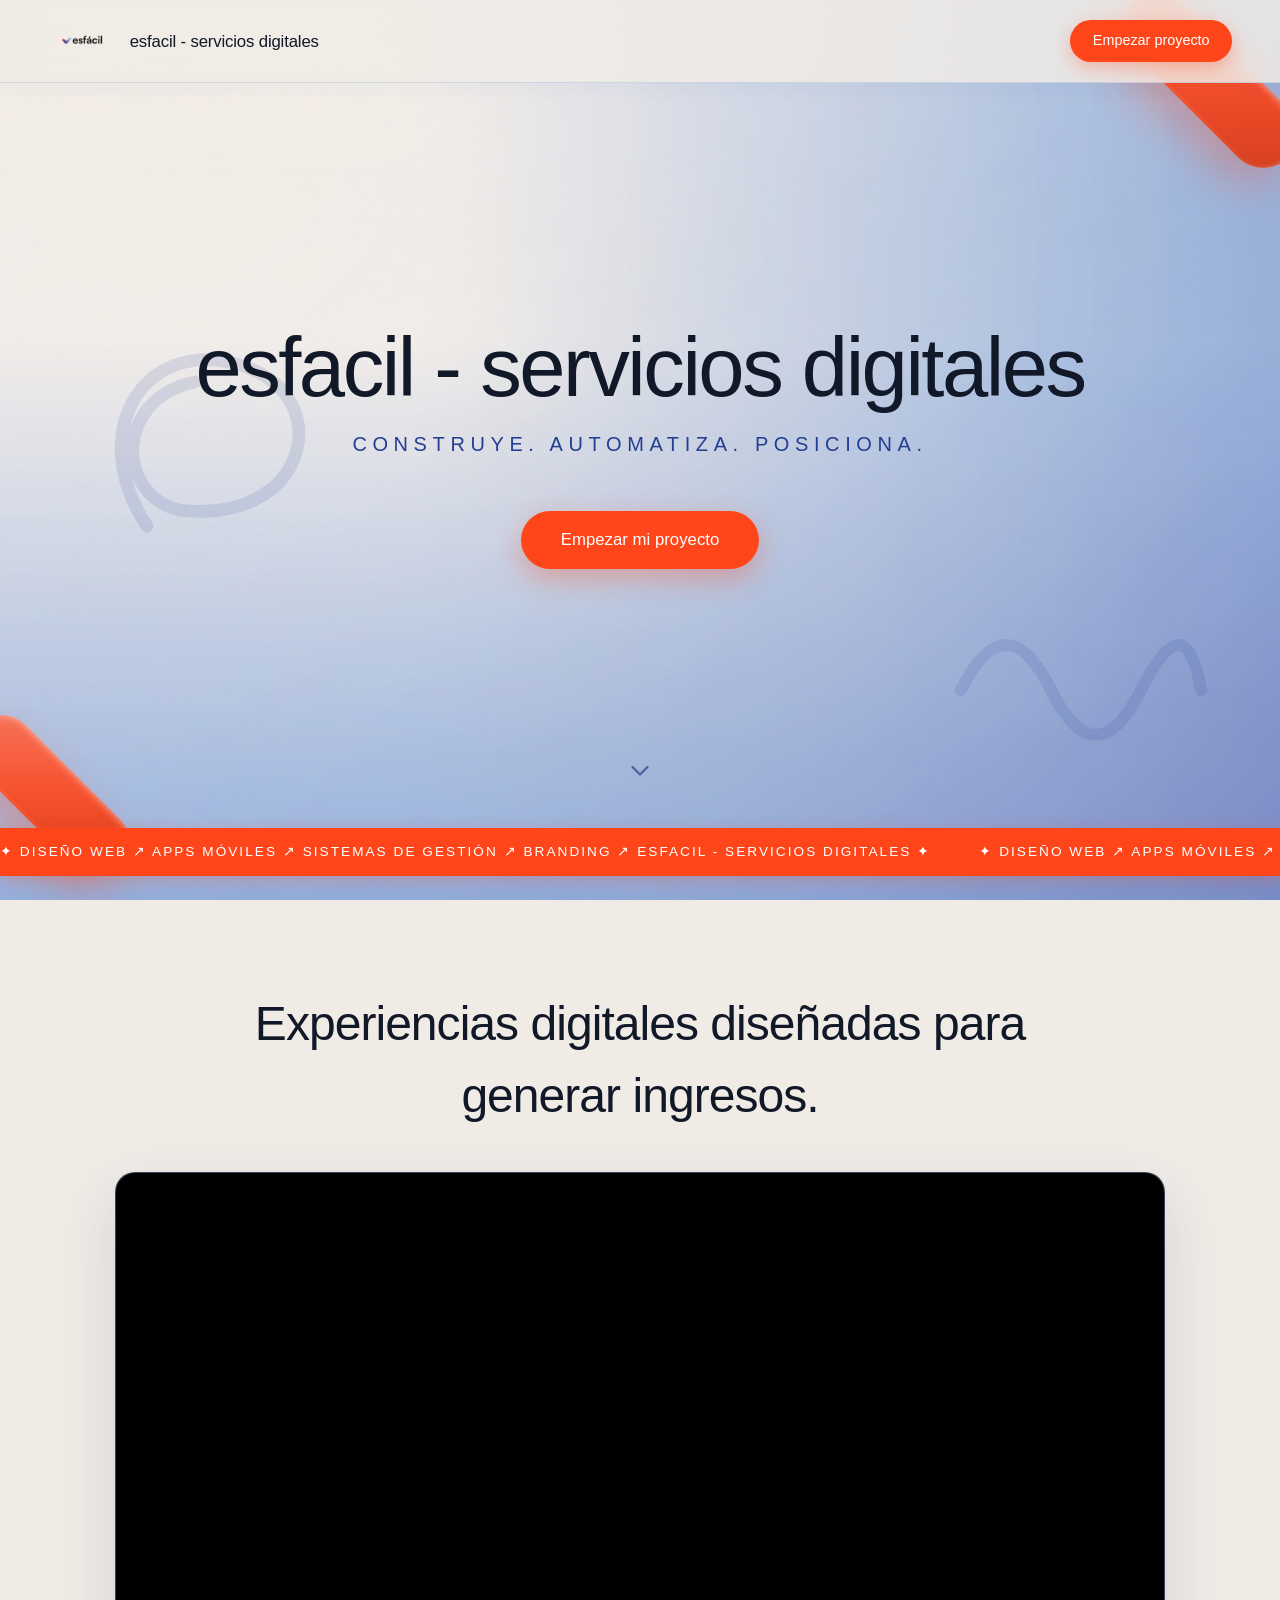
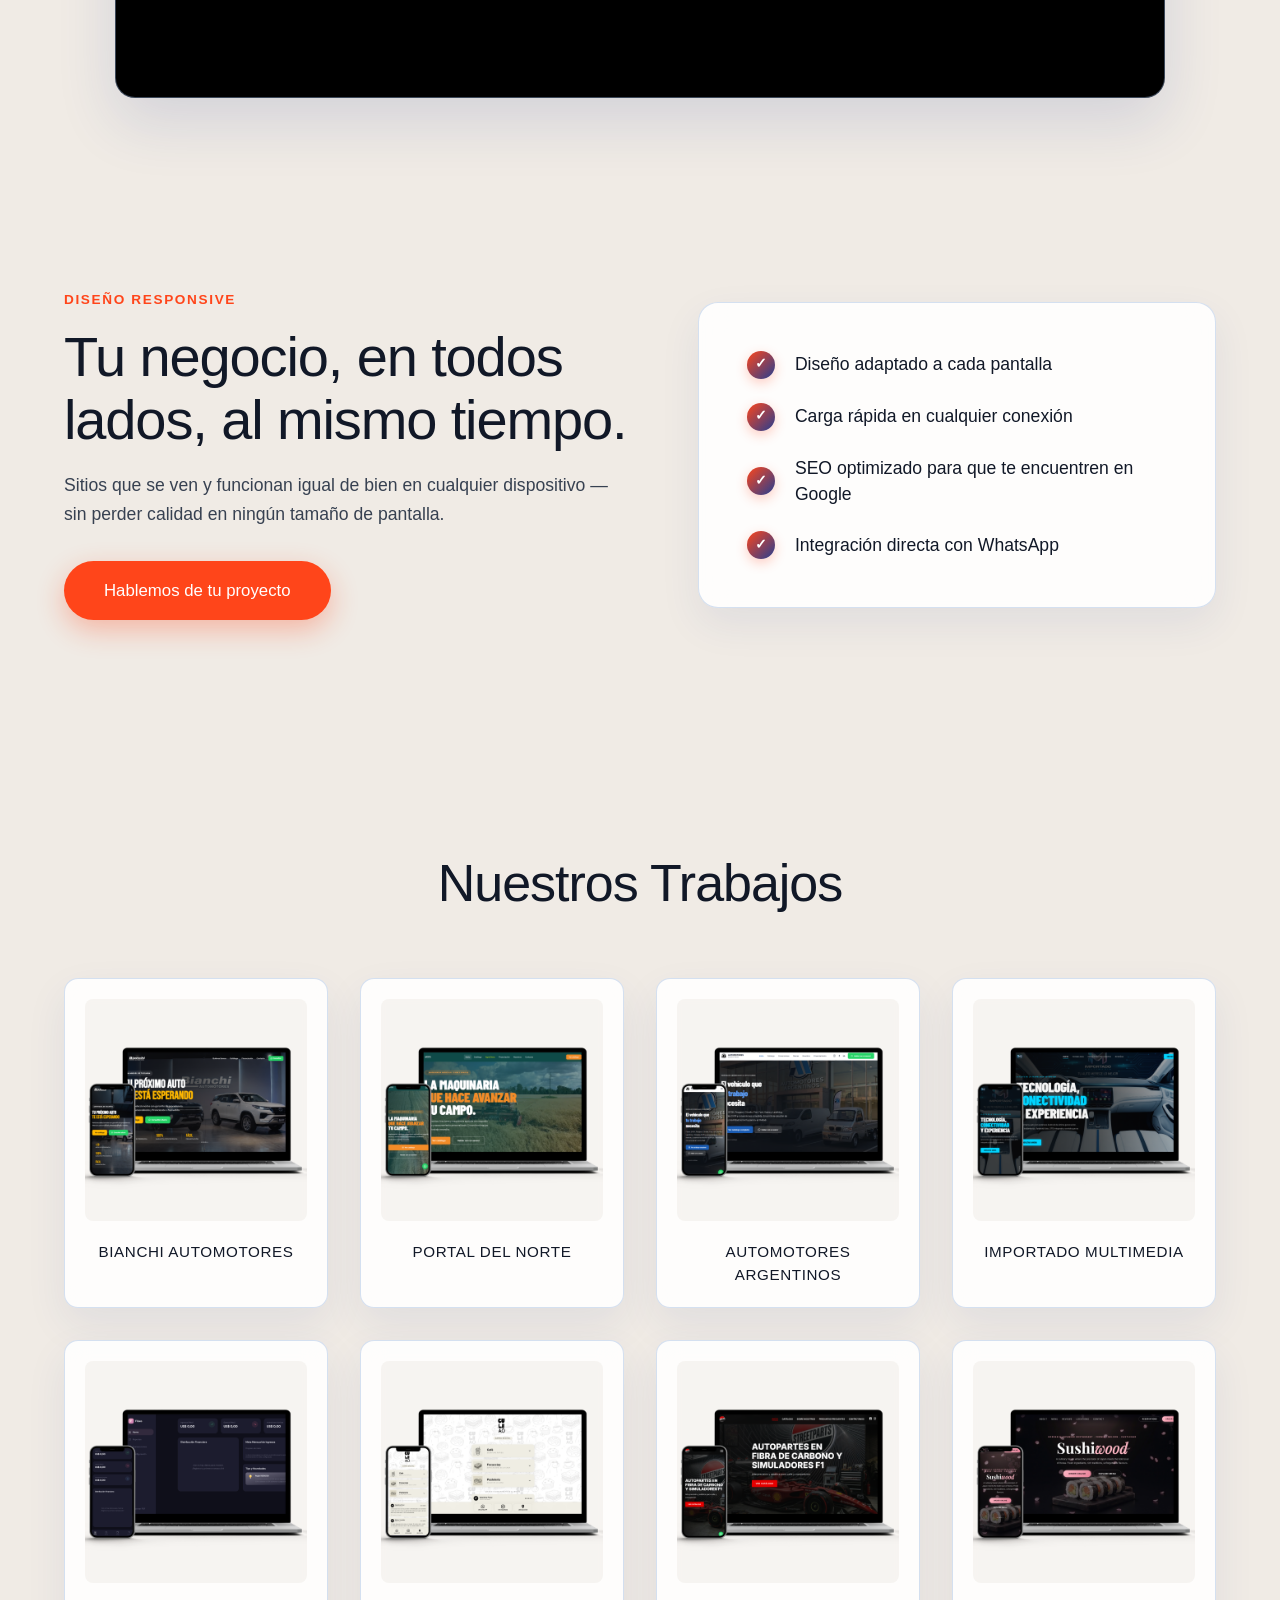
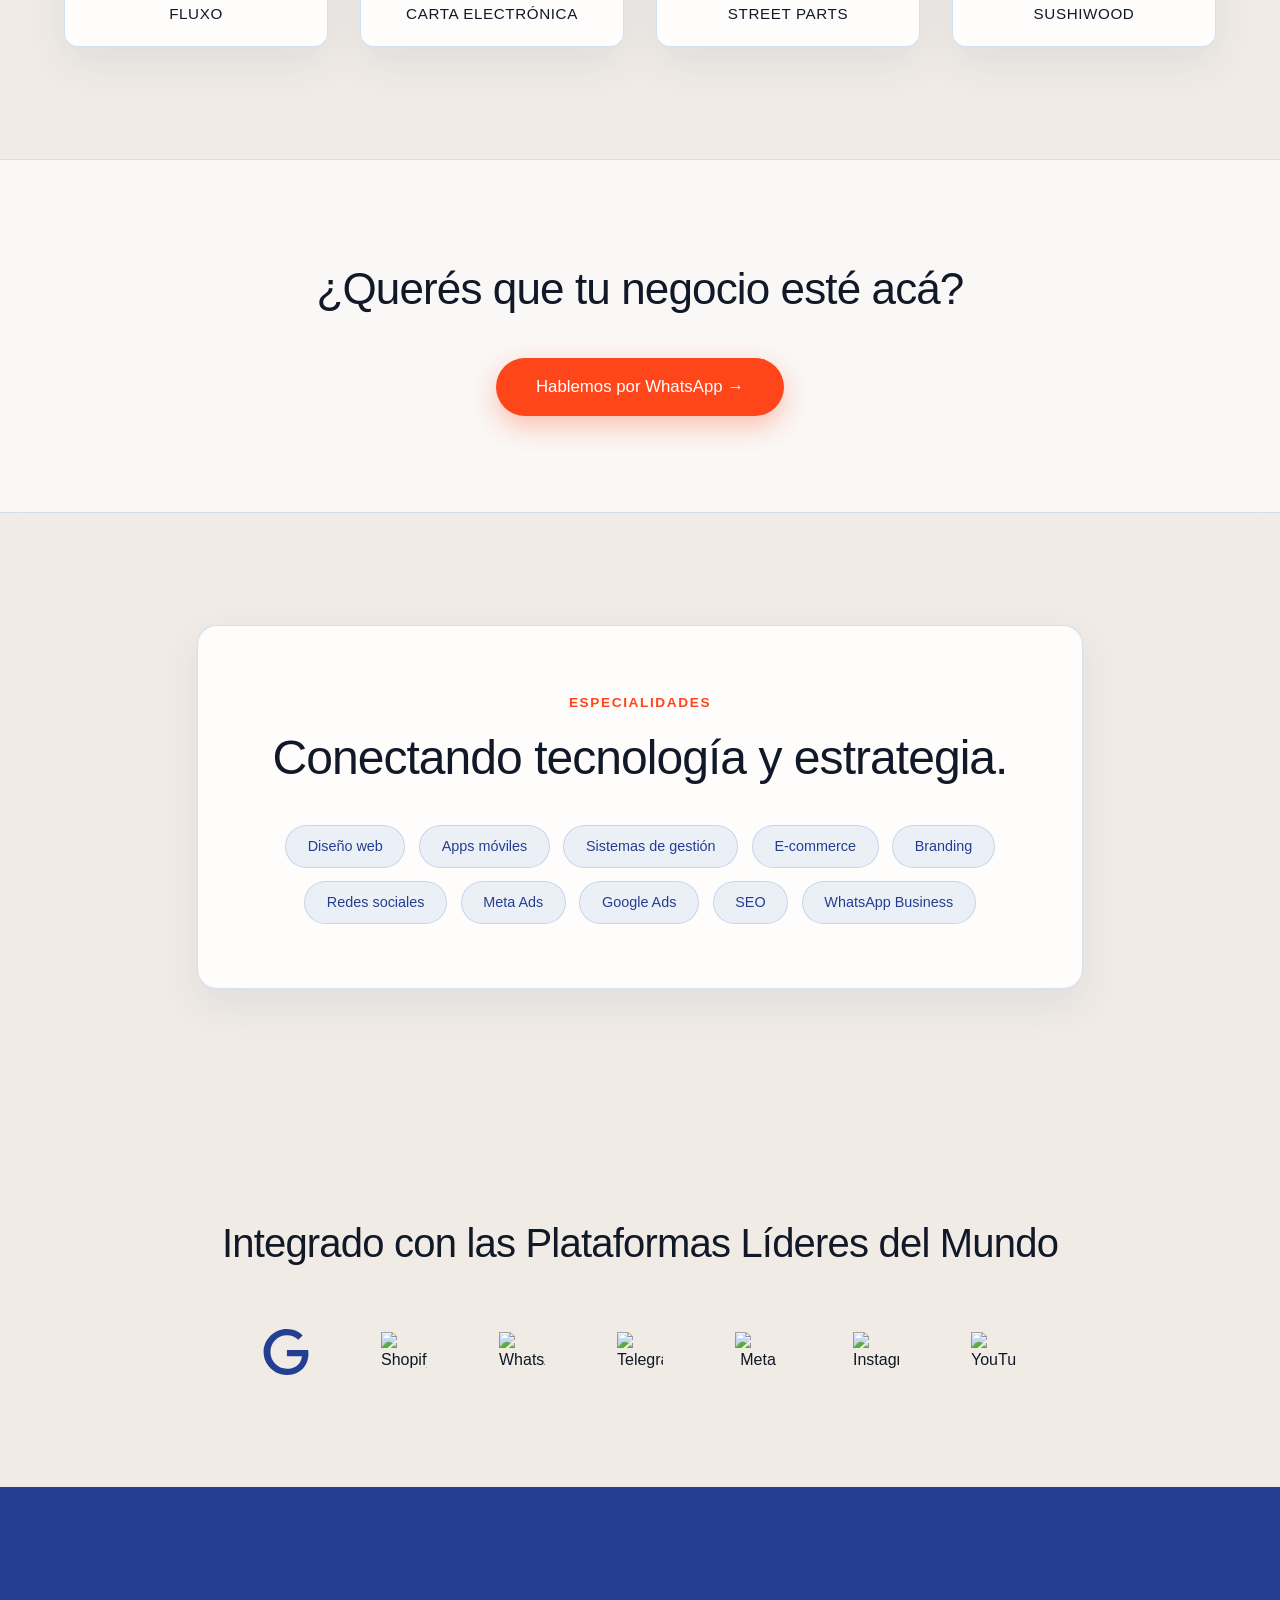
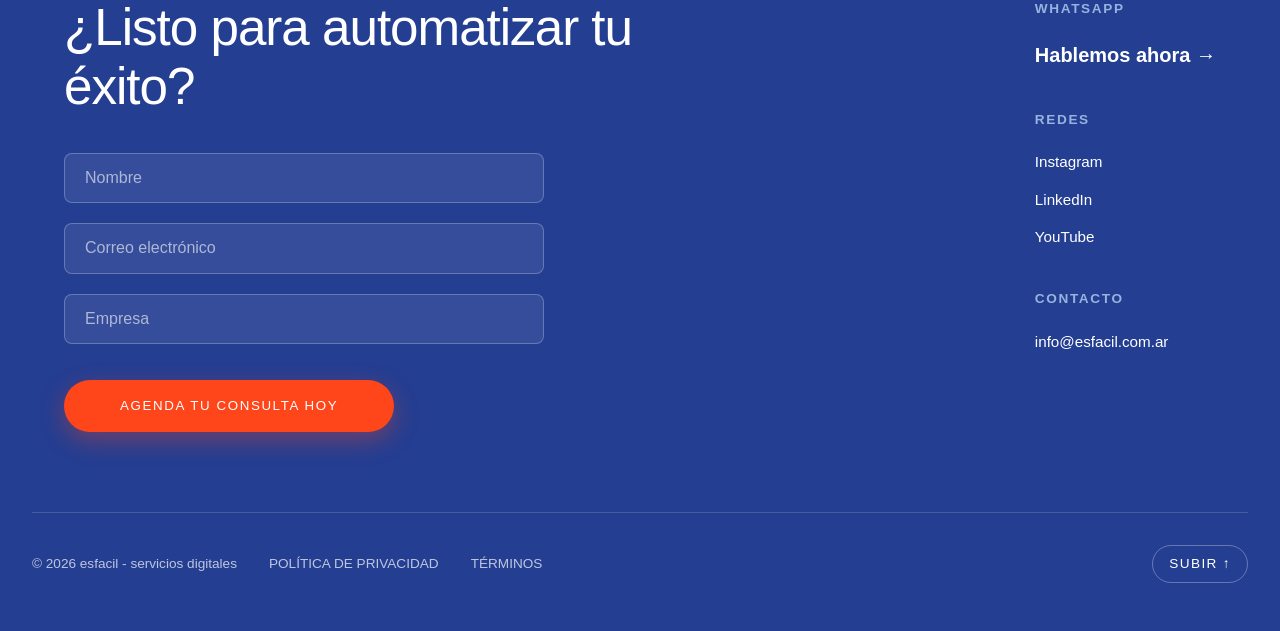
==== index.html @ 29120637 "feat(branding): redesign site with esfacil identity, Satoshi font, new palette, and clean UI" ====
<!DOCTYPE html>
<html lang="es">
<head>
    <meta charset="UTF-8">
    <meta name="viewport" content="width=device-width, initial-scale=1.0">
    <title>esfacil - servicios digitales</title>
    <link rel="icon" type="image/png" href="LOGO.png">
    <!-- Satoshi Font (Indian Type Foundry / Fontshare) -->
    <link rel="preconnect" href="https://api.fontshare.com">
    <link href="https://api.fontshare.com/v2/css?f[]=satoshi@400,500,700,900&display=swap" rel="stylesheet">
    <link href="https://assets.calendly.com/assets/external/widget.css" rel="stylesheet">
    <script src="https://assets.calendly.com/assets/external/widget.js" type="text/javascript" async></script>
    <link rel="stylesheet" href="styles.css">
</head>
<body>

    <!-- =============================================
         PRELOADER
    ============================================== -->
    <div id="preloader">
        <img src="LOGO.png" alt="esfacil - servicios digitales" id="preloader-logo" width="280">
    </div>

    <!-- =============================================
         BRAND BACKGROUND & GRAPHIC DECORATIONS
    ============================================== -->
    <div id="bg">
        <div class="bg-capsule capsule-top-right"></div>
        <div class="bg-capsule capsule-bottom-left"></div>
        <div class="bg-doodle doodle-loop"></div>
        <div class="bg-doodle doodle-wave"></div>
    </div>

    <!-- =============================================
         NAVBAR
    ============================================== -->
    <nav class="site-nav">
        <div class="nav-brand">
            <img src="LOGO.png" alt="esfacil - servicios digitales" class="nav-logo-img">
            <span class="nav-brand-text">esfacil - servicios digitales</span>
        </div>
        <a href="https://wa.me/message/M6RQL6GWVAFLL1" target="_blank" rel="noopener noreferrer" class="nav-cta">Empezar proyecto</a>
    </nav>

    <!-- =============================================
         HERO SECTION
    ============================================== -->
    <section id="hero">
        <div class="hero-content">
            <h1>esfacil - servicios digitales</h1>
            <p>CONSTRUYE. AUTOMATIZA. POSICIONA.</p>
            <a href="https://wa.me/message/M6RQL6GWVAFLL1" target="_blank" rel="noopener noreferrer" class="btn-primary hero-cta">Empezar mi proyecto</a>
        </div>

        <!-- Scroll Indicator -->
        <div class="scroll-indicator">
            <svg viewBox="0 0 24 24" fill="none" stroke="currentColor" stroke-width="1.5" stroke-linecap="round" stroke-linejoin="round">
                <polyline points="7 10 12 15 17 10"></polyline>
            </svg>
        </div>
    </section>

    <!-- =============================================
         TICKER
    ============================================== -->
    <div class="scrolling-ticker">
        <div class="ticker-content">
            <span>✦ DISEÑO WEB ↗ APPS MÓVILES ↗ SISTEMAS DE GESTIÓN ↗ BRANDING ↗ ESFACIL - SERVICIOS DIGITALES ✦</span>
            <span>✦ DISEÑO WEB ↗ APPS MÓVILES ↗ SISTEMAS DE GESTIÓN ↗ BRANDING ↗ ESFACIL - SERVICIOS DIGITALES ✦</span>
            <span>✦ DISEÑO WEB ↗ APPS MÓVILES ↗ SISTEMAS DE GESTIÓN ↗ BRANDING ↗ ESFACIL - SERVICIOS DIGITALES ✦</span>
        </div>
    </div>

    <!-- =============================================
         CINEMATIC VIDEO SHOWCASE
    ============================================== -->
    <section id="video-showcase">
        <div class="container text-center">
            <h2 class="video-heading">Experiencias digitales diseñadas para generar ingresos.</h2>
            <div class="video-wrapper">
                <video src="./CATH.mp4" autoplay loop muted playsinline class="cinematic-video"></video>
            </div>
        </div>
    </section>

    <!-- =============================================
         BENEFITS / CHECKLIST
    ============================================== -->
    <section id="benefits">
        <div class="container benefits-container">
            <div class="benefits-text">
                <span class="benefits-eyebrow">Diseño responsive</span>
                <h2>Tu negocio, en todos lados, al mismo tiempo.</h2>
                <p>Sitios que se ven y funcionan igual de bien en cualquier dispositivo — sin perder calidad en ningún tamaño de pantalla.</p>
                <a href="https://wa.me/message/M6RQL6GWVAFLL1" target="_blank" rel="noopener noreferrer" class="btn-primary" style="margin-top: 2rem;">Hablemos de tu proyecto</a>
            </div>
            <div class="benefits-checklist">
                <ul>
                    <li><span class="check-icon">✓</span> Diseño adaptado a cada pantalla</li>
                    <li><span class="check-icon">✓</span> Carga rápida en cualquier conexión</li>
                    <li><span class="check-icon">✓</span> SEO optimizado para que te encuentren en Google</li>
                    <li><span class="check-icon">✓</span> Integración directa con WhatsApp</li>
                </ul>
            </div>
        </div>
    </section>

    <!-- =============================================
         NUESTROS TRABAJOS (GRID)
    ============================================== -->
    <section id="portfolio-grid-section">
        <div class="container">
            <h2 class="text-center section-title">Nuestros Trabajos</h2>
            <div class="works-grid">
                <!-- Bianchi Automotores -->
                <a href="https://bianchiautomotorestuc.vercel.app/" target="_blank" rel="noopener noreferrer" class="work-card">
                    <div class="work-img-wrapper">
                        <img src="WEBS/BIANCHI AUTOMOTORES.png" alt="Bianchi Automotores" loading="lazy">
                    </div>
                    <h3>BIANCHI AUTOMOTORES</h3>
                </a>
                
                <!-- Portal Del Norte -->
                <a href="https://portaldelnorte.com.ar" target="_blank" rel="noopener noreferrer" class="work-card">
                    <div class="work-img-wrapper">
                        <img src="WEBS/PORTAL DEL NORTE.png" alt="Portal Del Norte" loading="lazy">
                    </div>
                    <h3>PORTAL DEL NORTE</h3>
                </a>

                <!-- Automotores Argentinos -->
                <a href="https://automotoresargentinos.com.ar" target="_blank" rel="noopener noreferrer" class="work-card">
                    <div class="work-img-wrapper">
                        <img src="WEBS/AUTOMOTORES ARGENTINOS.png" alt="Automotores Argentinos" loading="lazy">
                    </div>
                    <h3>AUTOMOTORES ARGENTINOS</h3>
                </a>

                <!-- Importado Multimedia -->
                <a href="https://importadomultimedia.vercel.app/" target="_blank" rel="noopener noreferrer" class="work-card">
                    <div class="work-img-wrapper">
                        <img src="WEBS/IMPORTADO MULTIMEDIA.png" alt="Importado Multimedia" loading="lazy">
                    </div>
                    <h3>IMPORTADO MULTIMEDIA</h3>
                </a>

                <!-- Fluxo -->
                <a href="https://fl-xo.vercel.app/" target="_blank" rel="noopener noreferrer" class="work-card">
                    <div class="work-img-wrapper">
                        <img src="WEBS/FLUXO CONTROL DE GASTOS.png" alt="Fluxo" loading="lazy">
                    </div>
                    <h3>FLUXO</h3>
                </a>

                <!-- Carta Electronica -->
                <a href="https://cartaonline-flax.vercel.app/" target="_blank" rel="noopener noreferrer" class="work-card">
                    <div class="work-img-wrapper">
                        <img src="WEBS/CARTA ELECTRONICA.png" alt="Carta Electrónica" loading="lazy">
                    </div>
                    <h3>CARTA ELECTRÓNICA</h3>
                </a>

                <!-- Street Parts -->
                <a href="https://streetprt.vercel.app/" target="_blank" rel="noopener noreferrer" class="work-card">
                    <div class="work-img-wrapper">
                        <img src="WEBS/STREET PARTS.png" alt="Street Parts" loading="lazy">
                    </div>
                    <h3>STREET PARTS</h3>
                </a>

                <!-- Sushiwood -->
                <a href="https://sushiwood-beta.vercel.app/" target="_blank" rel="noopener noreferrer" class="work-card">
                    <div class="work-img-wrapper">
                        <img src="WEBS/SUSHIWOOD.png" alt="Sushiwood" loading="lazy">
                    </div>
                    <h3>SUSHIWOOD</h3>
                </a>
            </div>
        </div>
    </section>

    <!-- POST-PORTFOLIO CTA -->
    <section class="post-portfolio-cta text-center">
        <div class="container">
            <h2>¿Querés que tu negocio esté acá?</h2>
            <a href="https://wa.me/message/M6RQL6GWVAFLL1" target="_blank" rel="noopener noreferrer" class="btn-primary" style="margin-top: 1.5rem;">Hablemos por WhatsApp &rarr;</a>
        </div>
    </section>

    <!-- =============================================
         ESPECIALIDADES / STACK
    ============================================== -->
    <section id="about">
        <div class="container about-container">
            <div class="about-card">
                <span class="eyebrow">Especialidades</span>
                <h2>Conectando tecnología y estrategia.</h2>
                <div class="stack-chips">
                    <span class="chip">Diseño web</span>
                    <span class="chip">Apps móviles</span>
                    <span class="chip">Sistemas de gestión</span>
                    <span class="chip">E-commerce</span>
                    <span class="chip">Branding</span>
                    <span class="chip">Redes sociales</span>
                    <span class="chip">Meta Ads</span>
                    <span class="chip">Google Ads</span>
                    <span class="chip">SEO</span>
                    <span class="chip">WhatsApp Business</span>
                </div>
            </div>
        </div>
    </section>

    <!-- =============================================
         PHASE 4: ECOSYSTEM
    ============================================== -->
    <section id="ecosystem">
        <div class="container">
            <h2>Integrado con las Plataformas Líderes del Mundo</h2>
            <div class="logo-row">
                <!-- Google - Inline SVG (High-Fidelity) -->
                <svg viewBox="0 0 24 24" xmlns="http://www.w3.org/2000/svg" class="partner-icon p-google" aria-label="Google">
                    <path fill="currentColor" d="M12.48 10.92v3.28h7.84c-.24 1.84-.853 3.187-1.787 4.133-1.147 1.147-2.933 2.4-6.053 2.4-4.827 0-8.6-3.893-8.6-8.72s3.773-8.72 8.6-8.72c2.6 0 4.507 1.027 5.907 2.347l2.307-2.307C18.747 1.44 16.133 0 12.48 0 5.867 0 .307 5.387.307 12s5.56 12 12.173 12c3.573 0 6.267-1.173 8.373-3.36 2.16-2.16 2.84-5.213 2.84-7.667 0-.76-.053-1.467-.173-2.053H12.48z"/>
                </svg>

                <img src="https://cdn.simpleicons.org/shopify/243E92" data-gray-src="https://cdn.simpleicons.org/shopify/243E92" data-color-src="https://cdn.simpleicons.org/shopify/96BF48" alt="Shopify" class="partner-icon" />
                <img src="https://cdn.simpleicons.org/whatsapp/243E92" data-gray-src="https://cdn.simpleicons.org/whatsapp/243E92" data-color-src="https://cdn.simpleicons.org/whatsapp/25D366" alt="WhatsApp" class="partner-icon" />
                <img src="https://cdn.simpleicons.org/telegram/243E92" data-gray-src="https://cdn.simpleicons.org/telegram/243E92" data-color-src="https://cdn.simpleicons.org/telegram/26A5E4" alt="Telegram" class="partner-icon" />
                <img src="https://cdn.simpleicons.org/meta/243E92" data-gray-src="https://cdn.simpleicons.org/meta/243E92" data-color-src="https://cdn.simpleicons.org/meta/0668E1" alt="Meta" class="partner-icon" />
                <img src="https://cdn.simpleicons.org/instagram/243E92" data-gray-src="https://cdn.simpleicons.org/instagram/243E92" data-color-src="https://cdn.simpleicons.org/instagram/E4405F" alt="Instagram" class="partner-icon" />
                <img src="https://cdn.simpleicons.org/youtube/243E92" data-gray-src="https://cdn.simpleicons.org/youtube/243E92" data-color-src="https://cdn.simpleicons.org/youtube/FF0000" alt="YouTube" class="partner-icon" />
            </div>
        </div>
    </section>

    <!-- =============================================
         FOOTER & CONTACT
    ============================================== -->
    <footer id="site-footer">
        <div class="container footer-layout">
            <div class="footer-left">
                <h2>¿Listo para automatizar tu éxito?</h2>
                <form id="contact-form">
                    <input type="text" name="name" placeholder="Nombre" required class="field">
                    <input type="email" name="email" placeholder="Correo electrónico" required class="field">
                    <input type="text" name="company" placeholder="Empresa" required class="field">
                    <button type="submit" class="btn submit-btn" onclick="Calendly.initPopupWidget({url: 'https://calendly.com/nahuelmartin0509/30min'});return false;">Agenda tu Consulta Hoy</button>
                </form>
            </div>
            
            <div class="footer-right">
                <div class="footer-col links">
                    <h4>WHATSAPP</h4>
                    <ul>
                        <li><a href="https://wa.me/message/M6RQL6GWVAFLL1" target="_blank" rel="noopener noreferrer" style="font-size: 1.25rem; font-weight: 700;">Hablemos ahora &rarr;</a></li>
                    </ul>

                    <h4 style="margin-top:2.5rem;">REDES</h4>
                    <ul>
                        <li><a href="https://www.instagram.com/esfacilshop/" target="_blank" rel="noopener noreferrer">Instagram</a></li>
                        <li><a href="#">LinkedIn</a></li>
                        <li><a href="#">YouTube</a></li>
                    </ul>
                    
                    <h4 style="margin-top:2.5rem;">CONTACTO</h4>
                    <ul>
                        <li><a href="mailto:info@esfacil.com.ar">info@esfacil.com.ar</a></li>
                    </ul>
                </div>
            </div>
        </div>
        
        <div class="footer-bottom">
            <div class="legal-links">
                <span>© 2026 esfacil - servicios digitales</span>
                <a href="privacy-policy.html">POLÍTICA DE PRIVACIDAD</a>
                <a href="terms-of-service.html">TÉRMINOS</a>
            </div>
            <a href="#hero" class="top-btn" aria-label="Back to top">SUBIR &uarr;</a>
        </div>
    </footer>

    <!-- Scripts -->
    <script src="script.js"></script>
</body>
</html>
---- styles.css ----
/* ================================================
   ESFACIL - SERVICIOS DIGITALES
   Visual Identity System & Styling (Brandbook 2025)
   ================================================ */

:root {
    /* Brand Typography */
    --font-main: 'Satoshi', -apple-system, BlinkMacSystemFont, 'Segoe UI', Roboto, sans-serif;
    
    /* Brandbook Color Palette (Page 12) */
    --brand-bg-light: #F0EBE5;       /* Blanco / Gris claro de base */
    --brand-sand: #DDD2BF;           /* Tono arena secundario */
    --brand-orange: #FF451A;         /* Acento naranja para llamados a la acción y rapidez */
    --brand-orange-hover: #E0350B;
    --brand-blue-soft: #96B4DE;      /* Azul suave / confianza y tecnología */
    --brand-blue-deep: #243E92;      /* Azul profundo corporativo */
    --brand-blue-dark: #192E70;
    
    /* High Contrast Typography */
    --text-primary: #111827;         /* Títulos y textos principales (alto contraste) */
    --text-secondary: #374151;       /* Bajadas y textos descriptivos */
    --text-muted: #64748B;
    --text-white: #FFFFFF;
    
    /* Surfaces & Glassmorphism */
    --surface-white: #FFFFFF;
    --surface-glass: rgba(255, 255, 255, 0.88);
    --surface-glass-border: rgba(150, 180, 222, 0.4);
    --surface-shadow: 0 16px 40px rgba(36, 62, 146, 0.08);
    --surface-shadow-hover: 0 24px 50px rgba(36, 62, 146, 0.15);
    
    /* Border Radii */
    --radius-sm: 8px;
    --radius-md: 14px;
    --radius-lg: 20px;
    --radius-pill: 9999px;
}

/* RESET & BASE */
*, *::before, *::after {
    margin: 0;
    padding: 0;
    box-sizing: border-box;
}

html {
    scroll-behavior: smooth;
    font-size: 16px;
}

body {
    font-family: var(--font-main);
    color: var(--text-primary);
    background-color: var(--brand-bg-light);
    overflow-x: hidden;
    line-height: 1.5;
    -webkit-font-smoothing: antialiased;
    -moz-osx-font-smoothing: grayscale;
}

/* ================================================
   PRELOADER
   ================================================ */
#preloader {
    position: fixed;
    inset: 0;
    background: var(--brand-bg-light);
    z-index: 99999;
    display: flex;
    align-items: center;
    justify-content: center;
    transition: opacity 0.4s ease, visibility 0.4s ease;
}

#preloader.done {
    opacity: 0;
    visibility: hidden;
    pointer-events: none;
}

#preloader-logo {
    width: min(280px, 70vw);
    height: auto;
    opacity: 0;
    animation: brandFadeIn 1s cubic-bezier(0.4, 0, 0.2, 1) forwards;
}

@keyframes brandFadeIn {
    0% { opacity: 0; transform: scale(0.95); }
    100% { opacity: 1; transform: scale(1); }
}

/* ================================================
   GLOBAL FLUID BRAND BACKGROUND
   Recreating FONDO DE REFERENCIA & Brandbook Atmosphere
   ================================================ */
#bg {
    position: fixed;
    inset: 0;
    z-index: -1;
    background-color: var(--brand-bg-light);
    background-image: 
        radial-gradient(circle at 15% 15%, rgba(255, 255, 255, 0.95) 0%, transparent 40%),
        radial-gradient(circle at 85% 85%, rgba(150, 180, 222, 0.45) 0%, transparent 55%),
        linear-gradient(135deg, #F5F7FB 0%, #E8F0FA 40%, #B8CEEE 75%, #96B4DE 100%);
    background-attachment: fixed;
    background-size: cover;
    pointer-events: none;
    overflow: hidden;
}

/* Optional Overlay using FONDO DE REFERENCIA */
#bg::before {
    content: '';
    position: absolute;
    inset: 0;
    background-image: url('FONDO DE REFERENCIA.jpg');
    background-size: cover;
    background-position: center center;
    background-attachment: fixed;
    opacity: 0.85;
}

/* 3D Floating Capsules from Brand Reference */
.bg-capsule {
    position: absolute;
    border-radius: var(--radius-pill);
    background: linear-gradient(135deg, #FF6F4E 0%, #FF451A 50%, #D83109 100%);
    box-shadow: 0 20px 45px rgba(255, 69, 26, 0.35), inset 0 2px 6px rgba(255, 255, 255, 0.4);
    pointer-events: none;
}

.capsule-top-right {
    width: 220px;
    height: 70px;
    top: 5%;
    right: -40px;
    transform: rotate(45deg);
    opacity: 0.9;
}

.capsule-bottom-left {
    width: 200px;
    height: 65px;
    bottom: 8%;
    left: -50px;
    transform: rotate(45deg);
    opacity: 0.9;
}

/* Subtle Brand Doodles (Brandbook Pages 17-18) */
.bg-doodle {
    position: absolute;
    pointer-events: none;
    opacity: 0.12;
}

.doodle-loop {
    width: 320px;
    height: 320px;
    top: 30%;
    left: 4%;
    background-image: url("data:image/svg+xml,%3Csvg xmlns='http://www.w3.org/2000/svg' viewBox='0 0 100 100' fill='none' stroke='%23243E92' stroke-width='4' stroke-linecap='round'%3E%3Cpath d='M30,80 C10,50 30,20 60,30 C90,40 80,80 40,75 C20,70 20,40 45,35'/%3E%3C/svg%3E");
    background-size: contain;
    background-repeat: no-repeat;
}

.doodle-wave {
    width: 300px;
    height: 300px;
    top: 60%;
    right: 5%;
    background-image: url("data:image/svg+xml,%3Csvg xmlns='http://www.w3.org/2000/svg' viewBox='0 0 100 100' fill='none' stroke='%23243E92' stroke-width='4' stroke-linecap='round'%3E%3Cpath d='M15,50 Q30,20 45,50 T75,50 T95,50'/%3E%3C/svg%3E");
    background-size: contain;
    background-repeat: no-repeat;
}

/* ================================================
   CONTAINER
   ================================================ */
.container {
    max-width: 1240px;
    margin: 0 auto;
    padding: 0 2rem;
}

.text-center {
    text-align: center;
}

/* ================================================
   NAVBAR
   ================================================ */
.site-nav {
    position: fixed;
    top: 0;
    left: 0;
    width: 100%;
    display: flex;
    justify-content: space-between;
    align-items: center;
    padding: 1.25rem 3rem;
    z-index: 1000;
    background: rgba(240, 235, 229, 0.85);
    backdrop-filter: blur(16px);
    -webkit-backdrop-filter: blur(16px);
    border-bottom: 1px solid var(--surface-glass-border);
    box-shadow: 0 4px 20px rgba(36, 62, 146, 0.04);
}

.nav-brand {
    display: flex;
    align-items: center;
    gap: 0.85rem;
    text-decoration: none;
}

.nav-logo-img {
    height: 38px;
    width: auto;
    display: block;
}

.nav-brand-text {
    font-family: var(--font-main);
    font-weight: 500; /* Satoshi Medium */
    font-size: 1.05rem;
    color: var(--text-primary);
    letter-spacing: -0.01em;
    text-transform: lowercase;
}

.nav-cta {
    background: var(--brand-orange);
    color: var(--text-white);
    text-decoration: none;
    padding: 0.65rem 1.4rem;
    border-radius: var(--radius-pill);
    font-family: var(--font-main);
    font-size: 0.9rem;
    font-weight: 500; /* Satoshi Medium */
    transition: all 0.3s cubic-bezier(0.4, 0, 0.2, 1);
    box-shadow: 0 6px 18px rgba(255, 69, 26, 0.3);
}

.nav-cta:hover {
    background: var(--brand-orange-hover);
    transform: translateY(-2px);
    box-shadow: 0 8px 22px rgba(255, 69, 26, 0.45);
}

/* ================================================
   HERO SECTION
   ================================================ */
#hero {
    position: relative;
    width: 100%;
    min-height: 92vh;
    display: flex;
    align-items: center;
    justify-content: center;
    padding: 8rem 2rem 4rem;
}

.hero-content {
    text-align: center;
    max-width: 950px;
    margin: 0 auto;
    position: relative;
    z-index: 10;
}

.hero-content h1 {
    font-family: var(--font-main);
    font-size: clamp(2.5rem, 6.5vw, 5.25rem);
    font-weight: 500; /* Satoshi Medium */
    line-height: 1.08;
    color: var(--text-primary);
    margin-bottom: 1rem;
    letter-spacing: -0.03em;
    text-transform: lowercase;
}

.hero-content p {
    font-family: var(--font-main);
    font-size: clamp(0.9rem, 1.8vw, 1.25rem);
    letter-spacing: 0.28em;
    font-weight: 500; /* Satoshi Medium */
    color: var(--brand-blue-deep);
    margin-bottom: 2.25rem;
    text-transform: uppercase;
}

.btn-primary {
    display: inline-block;
    background: var(--brand-orange);
    color: var(--text-white);
    text-decoration: none;
    font-family: var(--font-main);
    font-weight: 500; /* Satoshi Medium */
    padding: 1.05rem 2.5rem;
    border-radius: var(--radius-pill);
    font-size: 1.05rem;
    transition: all 0.3s cubic-bezier(0.4, 0, 0.2, 1);
    border: none;
    cursor: pointer;
    box-shadow: 0 10px 28px rgba(255, 69, 26, 0.32);
}

.btn-primary:hover {
    background: var(--brand-orange-hover);
    transform: translateY(-3px);
    box-shadow: 0 14px 34px rgba(255, 69, 26, 0.45);
}

.hero-cta {
    margin-top: 1rem;
}

/* Scroll Indicator */
.scroll-indicator {
    position: absolute;
    bottom: 2.5rem;
    left: 50%;
    transform: translateX(-50%);
    color: var(--brand-blue-deep);
    width: 36px;
    height: 36px;
    opacity: 0.7;
    animation: bounceScroll 2s cubic-bezier(0.4, 0, 0.2, 1) infinite;
    pointer-events: none;
}

@keyframes bounceScroll {
    0%, 100% { transform: translate(-50%, 0); opacity: 0.5; }
    50% { transform: translate(-50%, 12px); opacity: 0.9; }
}

/* ================================================
   TICKER
   ================================================ */
.scrolling-ticker {
    width: 100%;
    overflow: hidden;
    background: var(--brand-orange);
    padding: 0.85rem 0;
    display: flex;
    white-space: nowrap;
    box-shadow: 0 4px 15px rgba(255, 69, 26, 0.25);
}

.ticker-content {
    display: flex;
    gap: 3rem;
    animation: tickerLoop 32s linear infinite;
}

.ticker-content span {
    font-family: var(--font-main);
    font-size: 0.85rem;
    font-weight: 500; /* Satoshi Medium */
    letter-spacing: 0.15em;
    color: var(--text-white);
    text-transform: uppercase;
}

@keyframes tickerLoop {
    0% { transform: translateX(0); }
    100% { transform: translateX(-33.33%); }
}

/* ================================================
   CINEMATIC VIDEO SHOWCASE
   ================================================ */
#video-showcase {
    padding: 7rem 2rem 5rem;
    position: relative;
    z-index: 10;
}

.video-heading {
    font-family: var(--font-main);
    font-size: clamp(1.85rem, 4vw, 3rem);
    margin-bottom: 2.5rem;
    font-weight: 500; /* Satoshi Medium */
    letter-spacing: -0.02em;
    color: var(--text-primary);
    max-width: 900px;
    margin-left: auto;
    margin-right: auto;
}

.video-wrapper {
    display: flex;
    justify-content: center;
    width: 100%;
}

.cinematic-video {
    width: 100%;
    max-width: 1050px;
    height: auto;
    object-fit: cover;
    border-radius: var(--radius-lg);
    box-shadow: 0 24px 60px rgba(36, 62, 146, 0.14);
    border: 1px solid var(--surface-glass-border);
    background: #000;
}

/* ================================================
   BENEFITS / CHECKLIST
   ================================================ */
#benefits {
    padding: 7rem 2rem;
    position: relative;
}

.benefits-container {
    display: grid;
    grid-template-columns: 1.1fr 1fr;
    gap: 4rem;
    align-items: center;
}

.benefits-eyebrow {
    color: var(--brand-orange);
    font-family: var(--font-main);
    font-weight: 700;
    letter-spacing: 0.12em;
    text-transform: uppercase;
    font-size: 0.85rem;
    display: block;
    margin-bottom: 1rem;
}

.benefits-text h2 {
    font-family: var(--font-main);
    font-size: clamp(2.2rem, 4.5vw, 3.5rem);
    font-weight: 500; /* Satoshi Medium */
    line-height: 1.12;
    color: var(--text-primary);
    margin-bottom: 1.25rem;
    letter-spacing: -0.02em;
}

.benefits-text p {
    font-size: 1.1rem;
    color: var(--text-secondary);
    line-height: 1.65;
}

.benefits-checklist {
    background: var(--surface-glass);
    backdrop-filter: blur(16px);
    -webkit-backdrop-filter: blur(16px);
    border: 1px solid var(--surface-glass-border);
    padding: 3rem;
    border-radius: var(--radius-lg);
    box-shadow: var(--surface-shadow);
}

.benefits-checklist ul {
    list-style: none;
    display: flex;
    flex-direction: column;
    gap: 1.5rem;
}

.benefits-checklist li {
    font-size: 1.1rem;
    display: flex;
    align-items: center;
    gap: 1.25rem;
    font-weight: 500; /* Satoshi Medium */
    color: var(--text-primary);
}

.check-icon {
    display: inline-flex;
    align-items: center;
    justify-content: center;
    width: 28px;
    height: 28px;
    background: linear-gradient(135deg, var(--brand-orange) 0%, var(--brand-blue-deep) 100%);
    color: var(--text-white);
    border-radius: 50%;
    font-size: 0.85rem;
    font-weight: 700;
    flex-shrink: 0;
    box-shadow: 0 4px 12px rgba(255, 69, 26, 0.25);
}

/* ================================================
   NUESTROS TRABAJOS (GRID)
   ================================================ */
#portfolio-grid-section {
    padding: 7rem 2rem;
    position: relative;
}

.section-title {
    font-family: var(--font-main);
    font-size: clamp(2.2rem, 4.5vw, 3.25rem);
    font-weight: 500; /* Satoshi Medium */
    letter-spacing: -0.02em;
    color: var(--text-primary);
    margin-bottom: 3.5rem;
}

.works-grid {
    display: grid;
    grid-template-columns: repeat(4, 1fr);
    gap: 2rem;
}

.work-card {
    display: block;
    text-decoration: none;
    background: var(--surface-glass);
    backdrop-filter: blur(12px);
    -webkit-backdrop-filter: blur(12px);
    border: 1px solid var(--surface-glass-border);
    border-radius: var(--radius-md);
    padding: 1.25rem;
    box-shadow: var(--surface-shadow);
    transition: all 0.35s cubic-bezier(0.4, 0, 0.2, 1);
}

.work-card:hover {
    transform: translateY(-6px);
    box-shadow: var(--surface-shadow-hover);
    border-color: var(--brand-orange);
}

.work-img-wrapper {
    width: 100%;
    overflow: hidden;
    margin-bottom: 1.25rem;
    border-radius: var(--radius-sm);
    background: rgba(240, 235, 229, 0.5);
}

.work-img-wrapper img {
    width: 100%;
    height: auto;
    display: block;
    border-radius: var(--radius-sm);
    transition: transform 0.5s ease;
}

.work-card:hover .work-img-wrapper img {
    transform: scale(1.03);
}

.work-card h3 {
    font-family: var(--font-main);
    font-size: 0.95rem;
    font-weight: 500; /* Satoshi Medium */
    text-align: center;
    letter-spacing: 0.04em;
    color: var(--text-primary);
    transition: color 0.3s ease;
}

.work-card:hover h3 {
    color: var(--brand-orange);
}

/* ================================================
   POST-PORTFOLIO CTA
   ================================================ */
.post-portfolio-cta {
    padding: 6rem 2rem;
    background: rgba(255, 255, 255, 0.65);
    backdrop-filter: blur(16px);
    -webkit-backdrop-filter: blur(16px);
    border-top: 1px solid var(--surface-glass-border);
    border-bottom: 1px solid var(--surface-glass-border);
}

.post-portfolio-cta h2 {
    font-family: var(--font-main);
    font-size: clamp(2rem, 4vw, 2.75rem);
    font-weight: 500; /* Satoshi Medium */
    color: var(--text-primary);
    letter-spacing: -0.02em;
    margin-bottom: 0.75rem;
}

/* ================================================
   ESPECIALIDADES / STACK (ABOUT SECTION)
   ================================================ */
#about {
    padding: 7rem 2rem;
    position: relative;
}

.about-container {
    max-width: 950px;
    margin: 0 auto;
}

.about-card {
    background: var(--surface-glass);
    backdrop-filter: blur(20px);
    -webkit-backdrop-filter: blur(20px);
    border: 1px solid var(--surface-glass-border);
    border-radius: var(--radius-lg);
    padding: 4rem 3rem;
    text-align: center;
    box-shadow: var(--surface-shadow);
}

.about-card .eyebrow {
    color: var(--brand-orange);
    font-family: var(--font-main);
    font-weight: 700;
    letter-spacing: 0.12em;
    text-transform: uppercase;
    font-size: 0.85rem;
    margin-bottom: 1rem;
    display: inline-block;
}

.about-card h2 {
    font-family: var(--font-main);
    font-size: clamp(2rem, 4vw, 3rem);
    font-weight: 500; /* Satoshi Medium */
    line-height: 1.15;
    color: var(--text-primary);
    margin-bottom: 2.5rem;
    letter-spacing: -0.02em;
}

.stack-chips {
    display: flex;
    flex-wrap: wrap;
    justify-content: center;
    gap: 0.85rem;
}

.chip {
    padding: 0.6rem 1.35rem;
    background: rgba(150, 180, 222, 0.18);
    border: 1px solid rgba(150, 180, 222, 0.45);
    border-radius: var(--radius-pill);
    font-family: var(--font-main);
    font-size: 0.9rem;
    font-weight: 500; /* Satoshi Medium */
    color: var(--brand-blue-deep);
    transition: all 0.25s ease;
}

.chip:hover {
    background: var(--brand-orange);
    color: var(--text-white);
    border-color: var(--brand-orange);
    transform: translateY(-2px);
    box-shadow: 0 6px 16px rgba(255, 69, 26, 0.3);
}

/* ================================================
   ECOSYSTEM SECTION
   ================================================ */
#ecosystem {
    padding: 7rem 2rem;
    text-align: center;
}

#ecosystem h2 {
    font-family: var(--font-main);
    font-size: clamp(1.85rem, 3.5vw, 2.5rem);
    font-weight: 500; /* Satoshi Medium */
    letter-spacing: -0.02em;
    color: var(--text-primary);
    margin-bottom: 3.5rem;
}

.logo-row {
    display: flex;
    justify-content: center;
    align-items: center;
    flex-wrap: wrap;
    gap: 3rem 4.5rem;
}

.partner-icon {
    width: 46px;
    height: auto;
    transition: transform 0.3s ease, filter 0.3s ease;
    cursor: pointer;
}

.partner-icon:hover {
    transform: scale(1.15);
}

svg.partner-icon {
    color: var(--brand-blue-deep);
}

/* ================================================
   FOOTER & CONTACT
   ================================================ */
#site-footer {
    position: relative;
    z-index: 20;
    background: var(--brand-blue-deep);
    padding: 7rem 2rem 3rem;
    color: var(--text-white);
}

.footer-layout {
    display: grid;
    grid-template-columns: 1.2fr 1fr;
    gap: 6rem;
    margin-bottom: 5rem;
}

.footer-left h2 {
    font-family: var(--font-main);
    font-size: clamp(2.2rem, 4vw, 3.25rem);
    font-weight: 500; /* Satoshi Medium */
    margin-bottom: 2.25rem;
    line-height: 1.15;
    letter-spacing: -0.02em;
    color: var(--text-white);
}

#contact-form {
    display: flex;
    flex-direction: column;
    gap: 1.25rem;
    max-width: 480px;
}

.field {
    width: 100%;
    padding: 0.95rem 1.25rem;
    background: rgba(255, 255, 255, 0.08);
    border: 1px solid rgba(255, 255, 255, 0.25);
    border-radius: var(--radius-sm);
    color: var(--text-white);
    font-family: var(--font-main);
    font-size: 1rem;
    outline: none;
    transition: all 0.3s ease;
}

.field::placeholder {
    color: rgba(255, 255, 255, 0.6);
}

.field:focus {
    background: rgba(255, 255, 255, 0.14);
    border-color: var(--brand-orange);
    box-shadow: 0 0 0 3px rgba(255, 69, 26, 0.25);
}

.submit-btn {
    align-self: flex-start;
    margin-top: 1rem;
    font-family: var(--font-main);
    font-weight: 500; /* Satoshi Medium */
    text-transform: uppercase;
    letter-spacing: 0.12em;
    padding: 1.15rem 3.5rem;
    background: var(--brand-orange);
    color: var(--text-white);
    border: none;
    border-radius: var(--radius-pill);
    transition: all 0.3s cubic-bezier(0.4, 0, 0.2, 1);
    cursor: pointer;
    box-shadow: 0 8px 24px rgba(255, 69, 26, 0.35);
}

.submit-btn:hover {
    background: var(--brand-orange-hover);
    box-shadow: 0 12px 30px rgba(255, 69, 26, 0.5);
    transform: translateY(-2px);
}

.footer-right {
    display: flex;
    justify-content: flex-end;
    gap: 5rem;
}

.footer-col h4 {
    font-family: var(--font-main);
    font-size: 0.85rem;
    letter-spacing: 0.12em;
    color: var(--brand-blue-soft);
    margin-bottom: 1.25rem;
    font-weight: 700;
}

.footer-col ul {
    list-style: none;
    display: flex;
    flex-direction: column;
    gap: 0.85rem;
}

.footer-col a {
    color: var(--text-white);
    text-decoration: none;
    font-size: 0.95rem;
    transition: color 0.2s ease;
}

.footer-col a:hover {
    color: var(--brand-blue-soft);
}

.footer-bottom {
    display: flex;
    justify-content: space-between;
    align-items: center;
    border-top: 1px solid rgba(255, 255, 255, 0.15);
    padding-top: 2rem;
    font-size: 0.85rem;
}

.legal-links {
    display: flex;
    gap: 2rem;
    align-items: center;
    color: rgba(255, 255, 255, 0.7);
}

.legal-links a {
    color: rgba(255, 255, 255, 0.7);
    text-decoration: none;
    transition: color 0.2s ease;
}

.legal-links a:hover {
    color: var(--text-white);
}

.top-btn {
    color: var(--text-white);
    text-decoration: none;
    font-family: var(--font-main);
    font-weight: 500;
    letter-spacing: 0.1em;
    padding: 0.5rem 1rem;
    border: 1px solid rgba(255, 255, 255, 0.3);
    border-radius: var(--radius-pill);
    transition: all 0.25s ease;
}

.top-btn:hover {
    background: rgba(255, 255, 255, 0.15);
    border-color: var(--text-white);
}

/* ================================================
   RESPONSIVE DESIGN (MOBILE-FIRST POLISH)
   ================================================ */
@media (max-width: 992px) {
    .site-nav {
        padding: 1rem 1.5rem;
    }
    .benefits-container,
    .footer-layout {
        grid-template-columns: 1fr;
        gap: 3.5rem;
    }
    .footer-right {
        justify-content: flex-start;
        gap: 3rem;
    }
}

@media (max-width: 768px) {
    .site-nav {
        padding: 0.85rem 1.25rem;
    }
    .nav-logo-img {
        height: 30px;
    }
    .nav-brand-text {
        font-size: 0.85rem;
    }
    .nav-cta {
        font-size: 0.75rem;
        padding: 0.5rem 1rem;
    }
    
    #hero {
        min-height: 80vh;
        padding: 6.5rem 1.5rem 3rem;
    }
    
    .benefits-checklist {
        padding: 2rem 1.5rem;
    }
    
    .works-grid {
        grid-template-columns: repeat(2, 1fr);
        gap: 1rem;
    }
    .work-card {
        padding: 0.85rem;
    }
    .work-card h3 {
        font-size: 0.8rem;
    }
    
    .about-card {
        padding: 2.5rem 1.5rem;
    }
    
    .footer-bottom {
        flex-direction: column;
        gap: 1.5rem;
        text-align: center;
    }
    .legal-links {
        flex-direction: column;
        gap: 0.75rem;
    }
    
    .capsule-top-right,
    .capsule-bottom-left {
        transform: scale(0.65) rotate(45deg);
    }
}
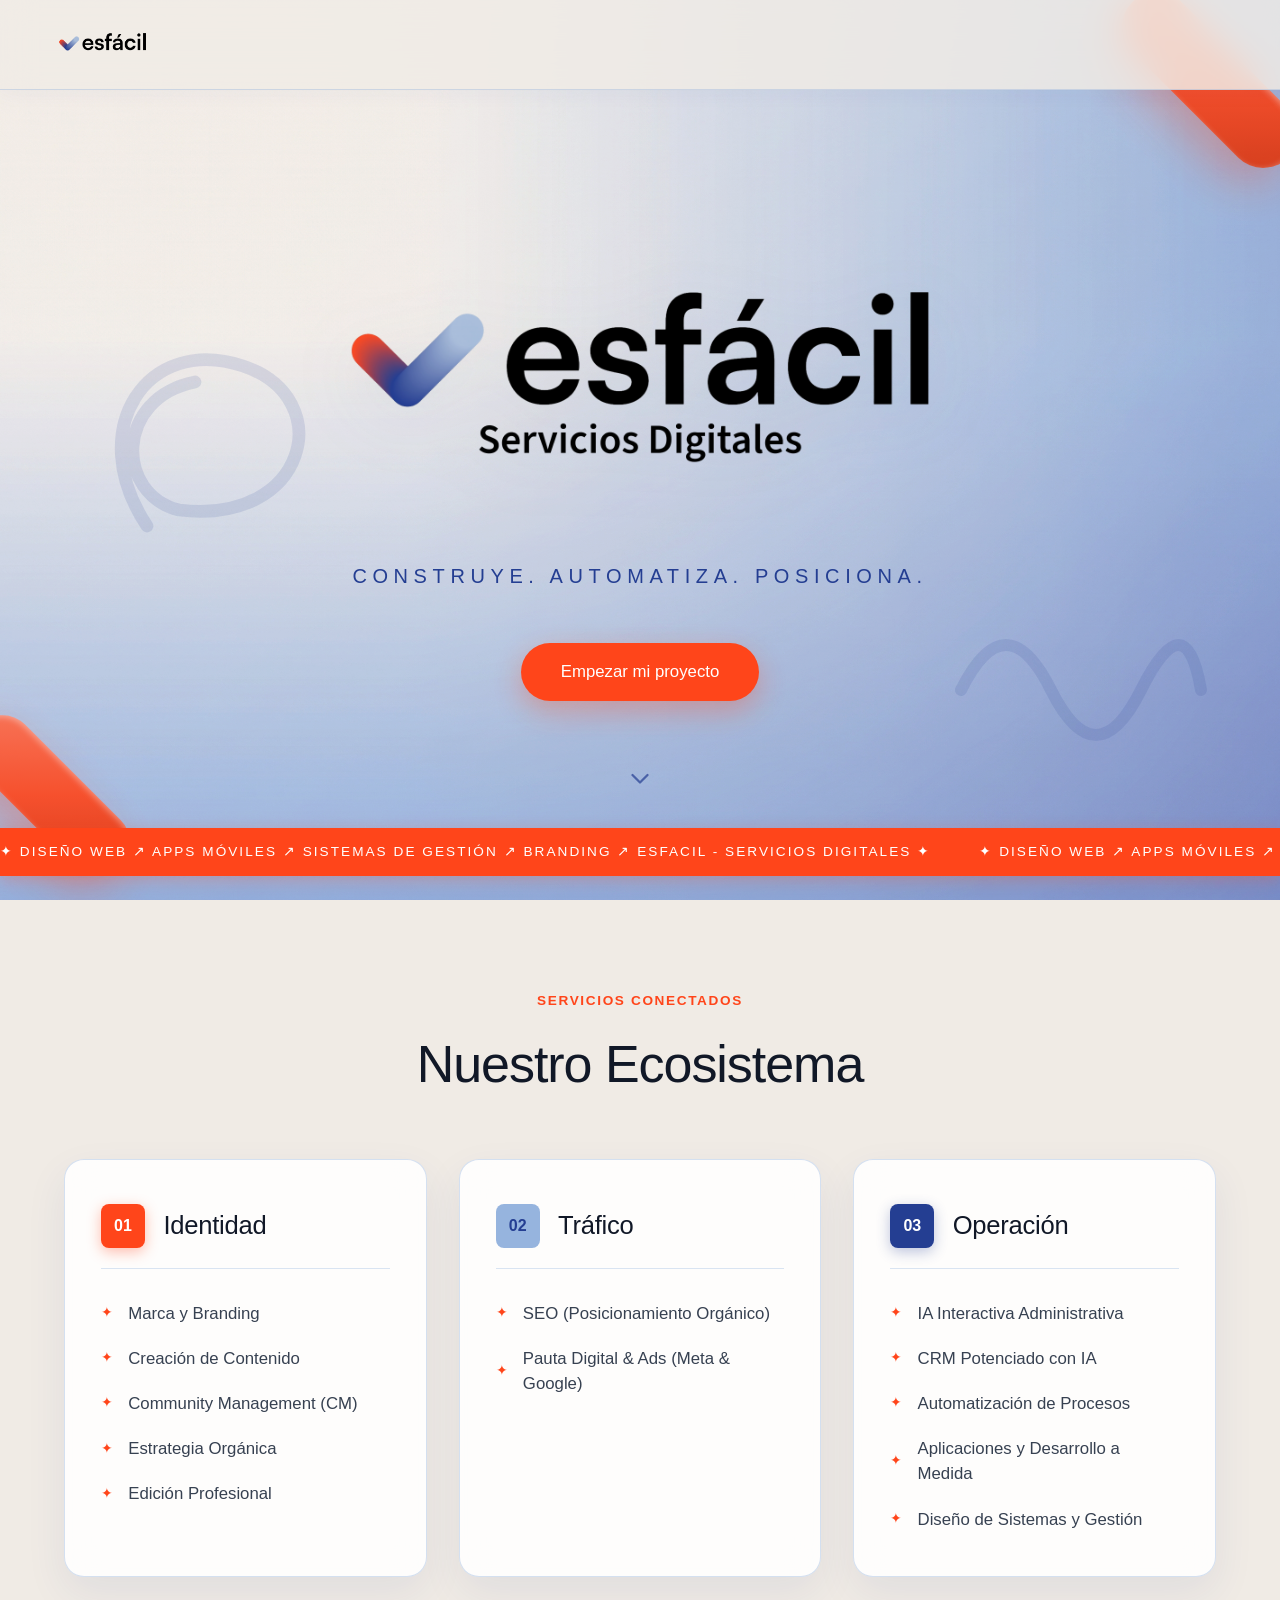
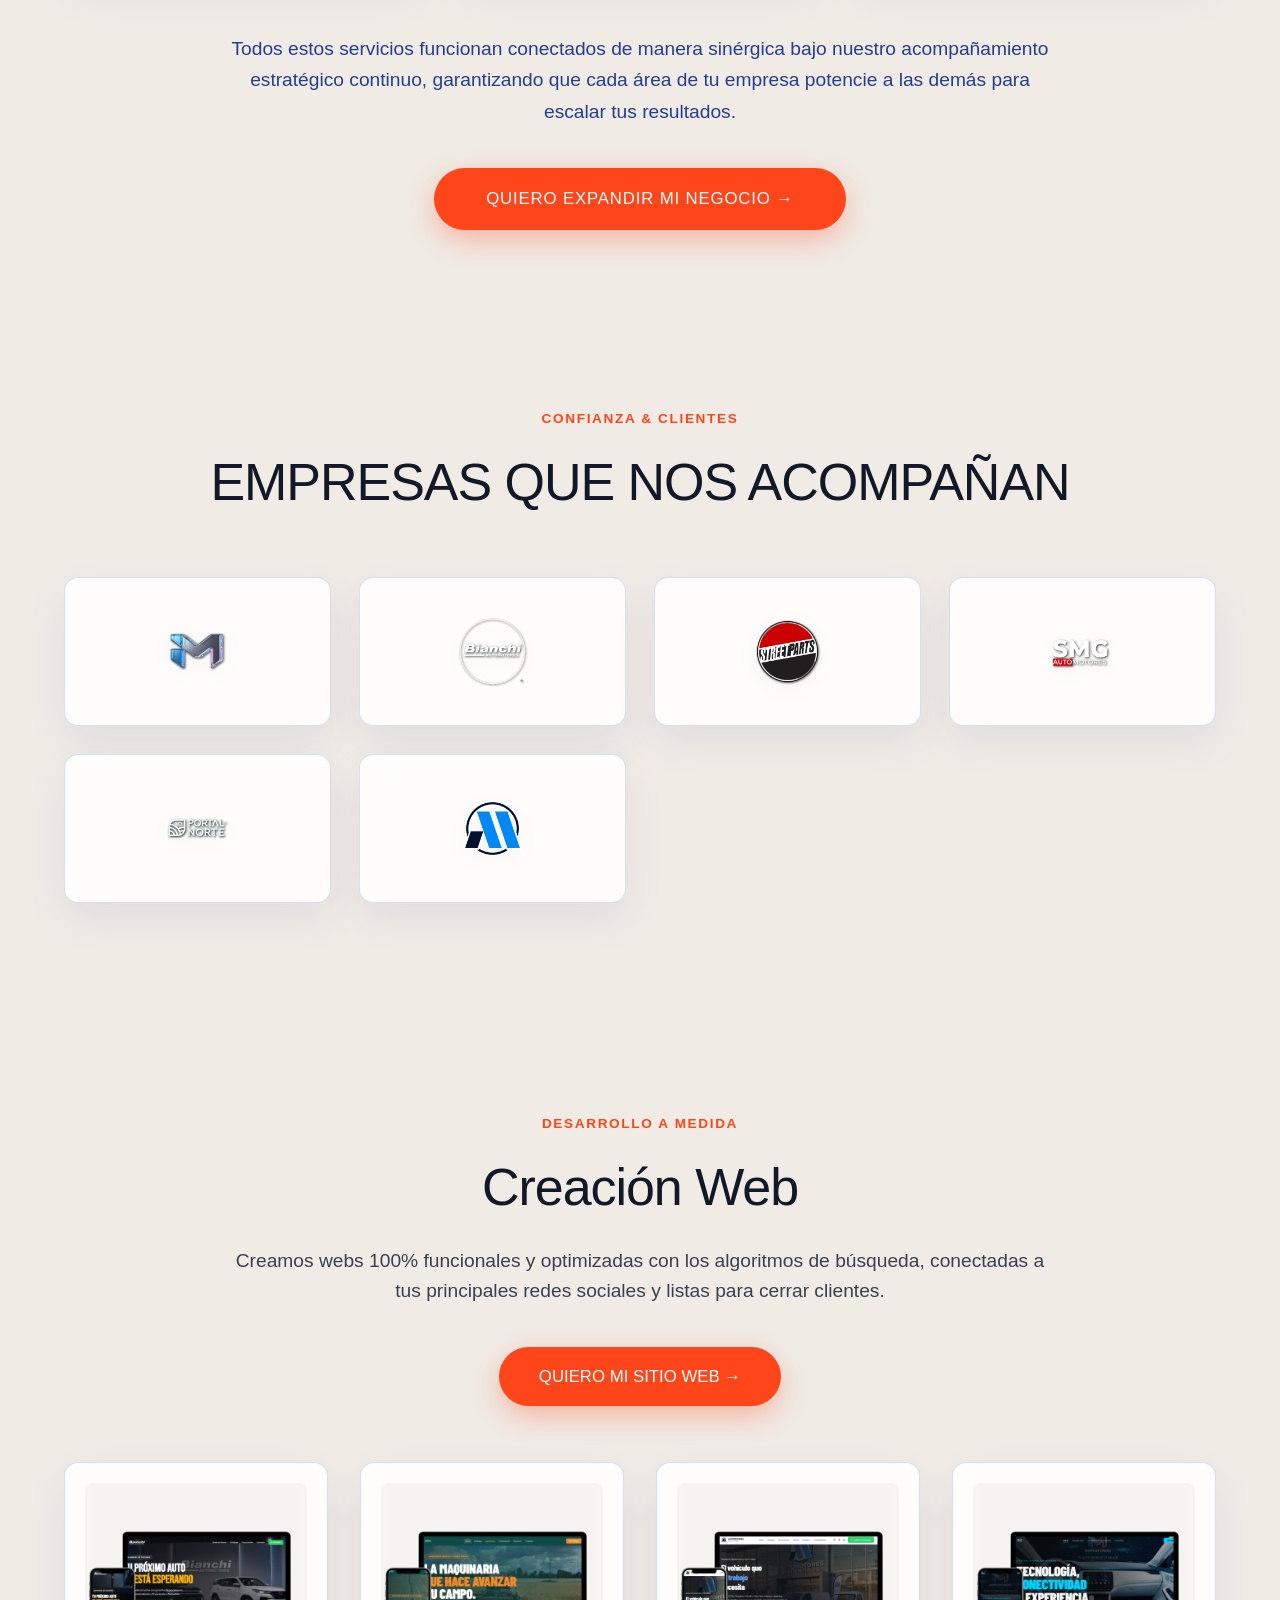
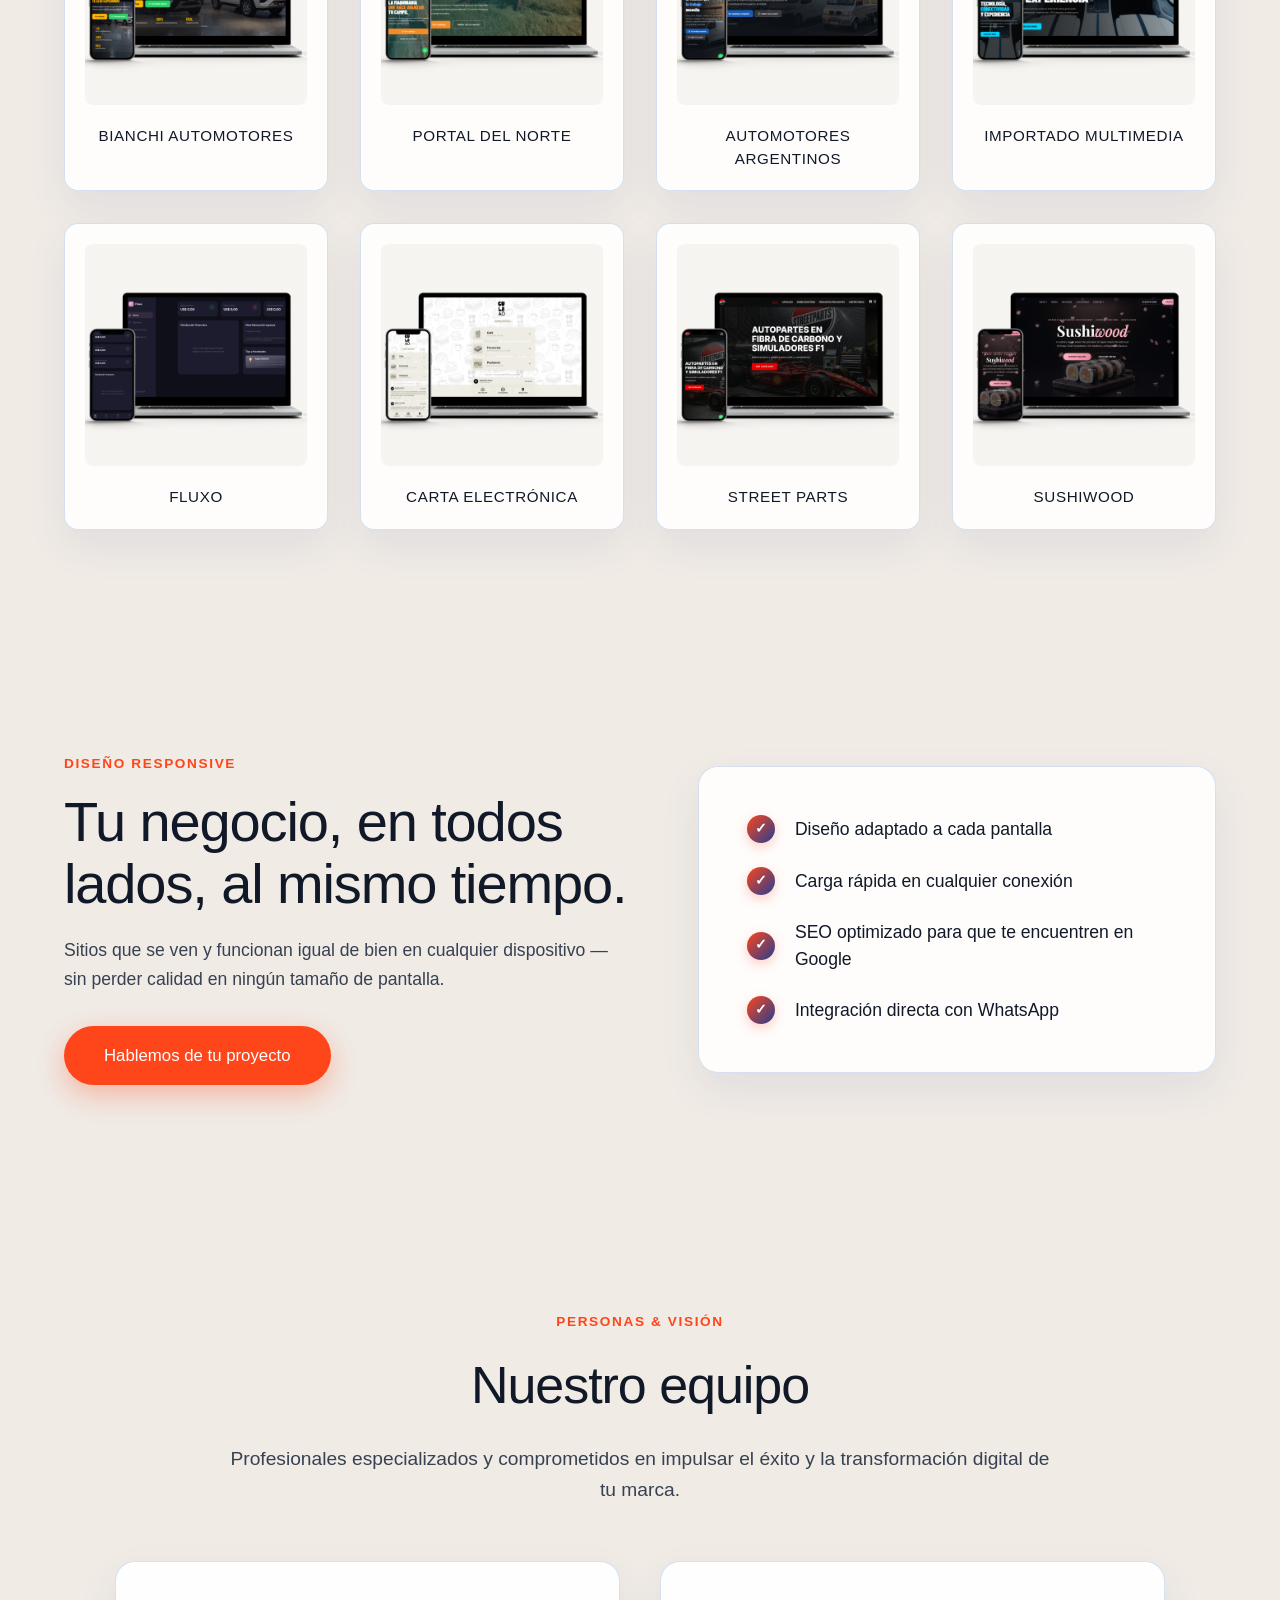
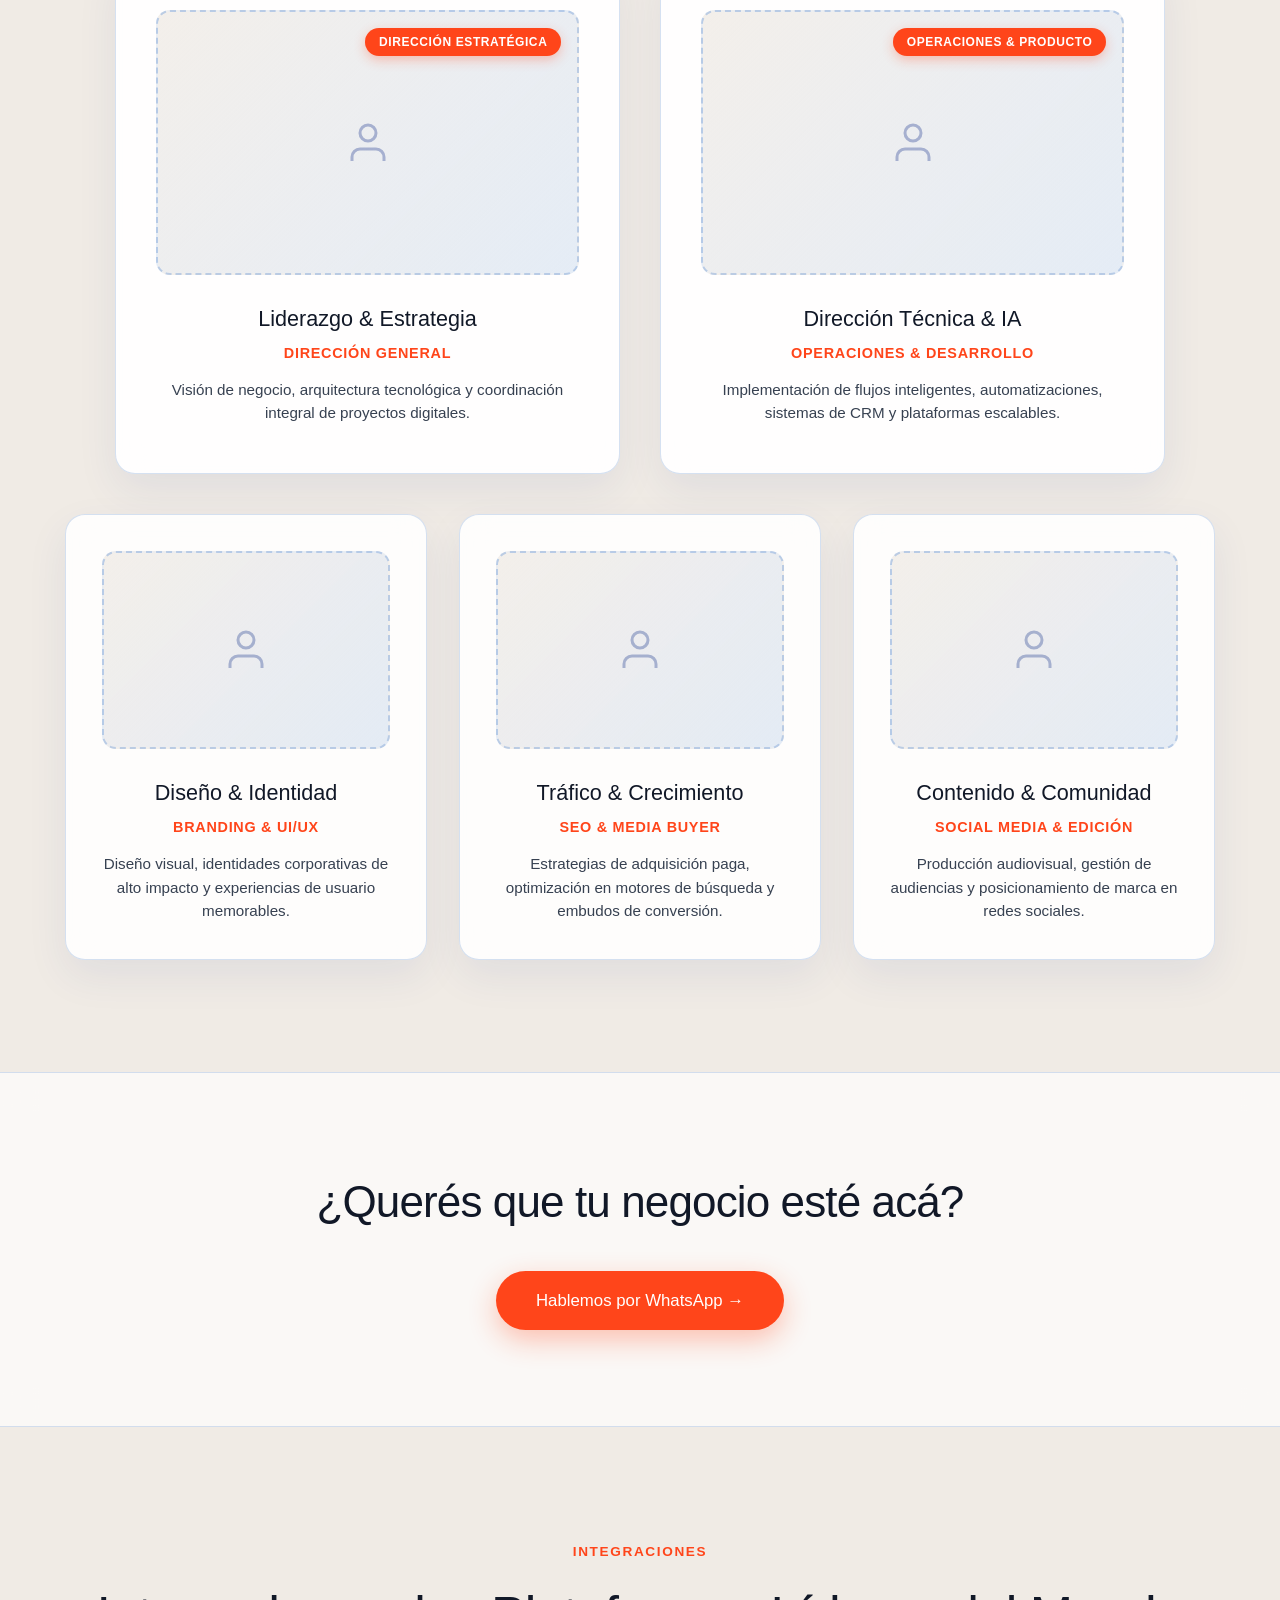
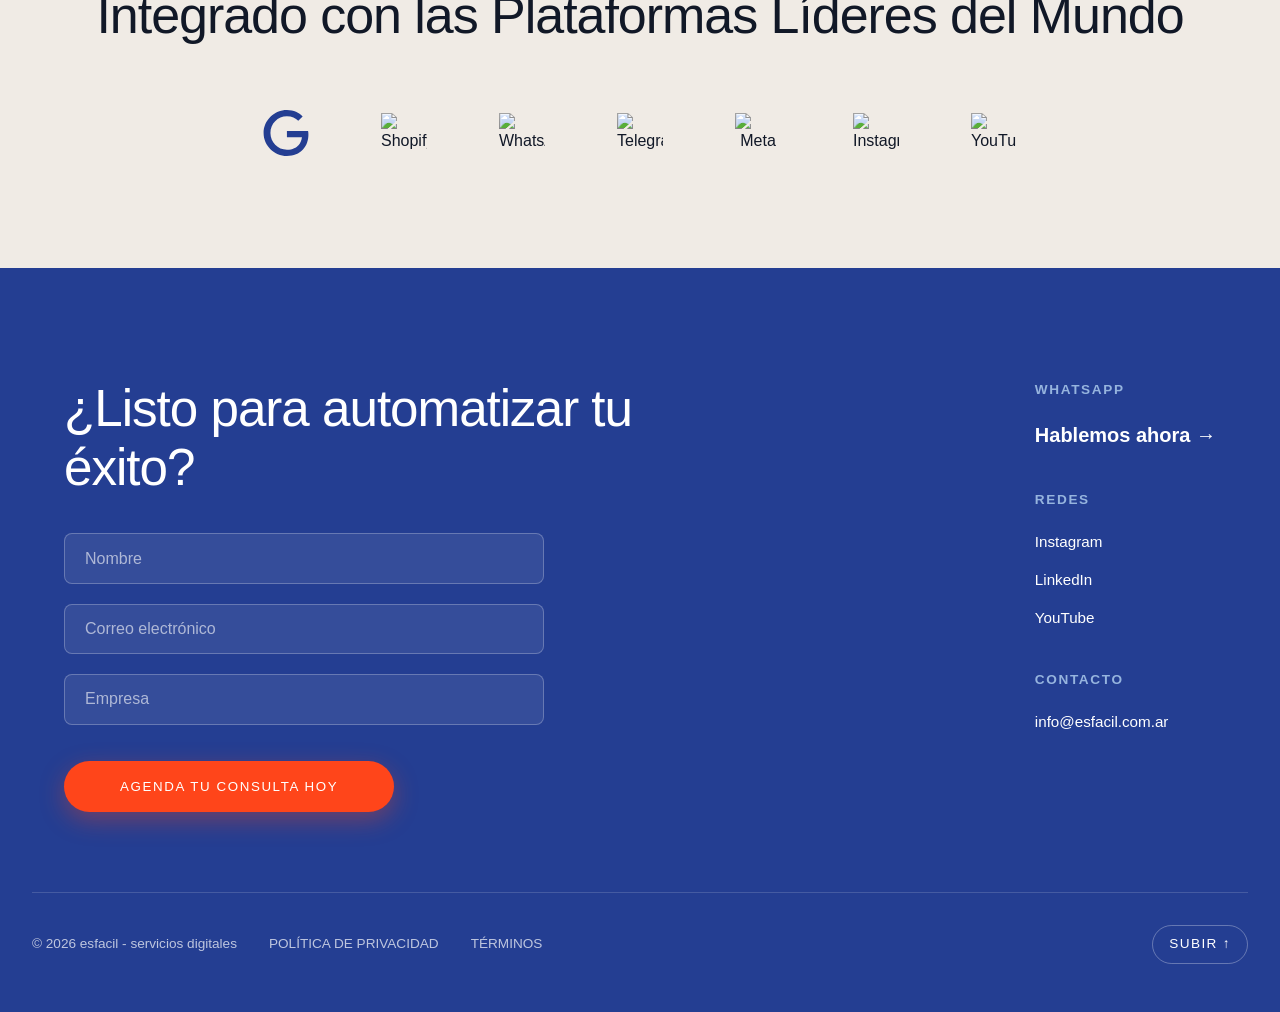
==== commit cd76a256: "feat: navbar logo size, hero logo portada, ecosystem 3-col grid, logos empresas, creacion web, and e" ====
--- a/index.html
+++ b/index.html
@@ -18,7 +18,7 @@
          PRELOADER
     ============================================== -->
     <div id="preloader">
-        <img src="LOGO.png" alt="esfacil - servicios digitales" id="preloader-logo" width="280">
+        <img src="LOGO.png" alt="esfacil" id="preloader-logo">
     </div>
 
     <!-- =============================================
@@ -32,22 +32,20 @@
     </div>
 
     <!-- =============================================
-         NAVBAR
+         NAVBAR (Logo único, prominente)
     ============================================== -->
     <nav class="site-nav">
-        <div class="nav-brand">
-            <img src="LOGO.png" alt="esfacil - servicios digitales" class="nav-logo-img">
-            <span class="nav-brand-text">esfacil - servicios digitales</span>
-        </div>
-        <a href="https://wa.me/message/M6RQL6GWVAFLL1" target="_blank" rel="noopener noreferrer" class="nav-cta">Empezar proyecto</a>
+        <a href="#hero" class="nav-brand">
+            <img src="LOGO.png" alt="esfácil" class="nav-logo-img">
+        </a>
     </nav>
 
     <!-- =============================================
-         HERO SECTION
+         HERO SECTION (Logo Portada)
     ============================================== -->
     <section id="hero">
         <div class="hero-content">
-            <h1>esfacil - servicios digitales</h1>
+            <img src="LOGO PORTADA.png" alt="esfácil - Servicios Digitales" class="hero-logo-portada">
             <p>CONSTRUYE. AUTOMATIZA. POSICIONA.</p>
             <a href="https://wa.me/message/M6RQL6GWVAFLL1" target="_blank" rel="noopener noreferrer" class="btn-primary hero-cta">Empezar mi proyecto</a>
         </div>
@@ -72,13 +70,179 @@
     </div>
 
     <!-- =============================================
-         CINEMATIC VIDEO SHOWCASE
-    ============================================== -->
-    <section id="video-showcase">
+         NUESTRO ECOSISTEMA (SERVICIOS CONECTADOS)
+    ============================================== -->
+    <section id="ecosistema-servicios">
         <div class="container text-center">
-            <h2 class="video-heading">Experiencias digitales diseñadas para generar ingresos.</h2>
-            <div class="video-wrapper">
-                <video src="./CATH.mp4" autoplay loop muted playsinline class="cinematic-video"></video>
+            <span class="section-eyebrow">Servicios Conectados</span>
+            <h2 class="section-title">Nuestro Ecosistema</h2>
+            
+            <div class="ecosystem-grid">
+                <!-- Columna 1: Identidad -->
+                <div class="ecosystem-card">
+                    <div class="ecosystem-card-header">
+                        <div class="ecosystem-badge badge-orange">01</div>
+                        <h3>Identidad</h3>
+                    </div>
+                    <ul class="ecosystem-list">
+                        <li><span class="eco-bullet">✦</span> Marca y Branding</li>
+                        <li><span class="eco-bullet">✦</span> Creación de Contenido</li>
+                        <li><span class="eco-bullet">✦</span> Community Management (CM)</li>
+                        <li><span class="eco-bullet">✦</span> Estrategia Orgánica</li>
+                        <li><span class="eco-bullet">✦</span> Edición Profesional</li>
+                    </ul>
+                </div>
+
+                <!-- Columna 2: Tráfico -->
+                <div class="ecosystem-card">
+                    <div class="ecosystem-card-header">
+                        <div class="ecosystem-badge badge-blue">02</div>
+                        <h3>Tráfico</h3>
+                    </div>
+                    <ul class="ecosystem-list">
+                        <li><span class="eco-bullet">✦</span> SEO (Posicionamiento Orgánico)</li>
+                        <li><span class="eco-bullet">✦</span> Pauta Digital & Ads (Meta & Google)</li>
+                    </ul>
+                </div>
+
+                <!-- Columna 3: Operación -->
+                <div class="ecosystem-card">
+                    <div class="ecosystem-card-header">
+                        <div class="ecosystem-badge badge-navy">03</div>
+                        <h3>Operación</h3>
+                    </div>
+                    <ul class="ecosystem-list">
+                        <li><span class="eco-bullet">✦</span> IA Interactiva Administrativa</li>
+                        <li><span class="eco-bullet">✦</span> CRM Potenciado con IA</li>
+                        <li><span class="eco-bullet">✦</span> Automatización de Procesos</li>
+                        <li><span class="eco-bullet">✦</span> Aplicaciones y Desarrollo a Medida</li>
+                        <li><span class="eco-bullet">✦</span> Diseño de Sistemas y Gestión</li>
+                    </ul>
+                </div>
+            </div>
+
+            <!-- Explicación de servicios conectados -->
+            <p class="ecosystem-footer-text">
+                Todos estos servicios funcionan conectados de manera sinérgica bajo nuestro acompañamiento estratégico continuo, garantizando que cada área de tu empresa potencie a las demás para escalar tus resultados.
+            </p>
+
+            <a href="https://wa.me/message/M6RQL6GWVAFLL1" target="_blank" rel="noopener noreferrer" class="btn-primary ecosystem-cta">
+                QUIERO EXPANDIR MI NEGOCIO &rarr;
+            </a>
+        </div>
+    </section>
+
+    <!-- =============================================
+         EMPRESAS QUE NOS ACOMPAÑAN
+    ============================================== -->
+    <section id="empresas-acompanan">
+        <div class="container text-center">
+            <span class="section-eyebrow">Confianza & Clientes</span>
+            <h2 class="section-title">EMPRESAS QUE NOS ACOMPAÑAN</h2>
+            
+            <div class="empresas-grid">
+                <div class="empresa-logo-card">
+                    <img src="LOGOS EMPRESAS/empresa-1.png" alt="Importado Multimedia" loading="lazy">
+                </div>
+                <div class="empresa-logo-card">
+                    <img src="LOGOS EMPRESAS/empresa-2.png" alt="Bianchi Automotores" loading="lazy">
+                </div>
+                <div class="empresa-logo-card">
+                    <img src="LOGOS EMPRESAS/empresa-3.png" alt="Street Parts" loading="lazy">
+                </div>
+                <div class="empresa-logo-card">
+                    <img src="LOGOS EMPRESAS/empresa-4.png" alt="SMG Automotores" loading="lazy">
+                </div>
+                <div class="empresa-logo-card">
+                    <img src="LOGOS EMPRESAS/empresa-5.png" alt="Portal del Norte" loading="lazy">
+                </div>
+                <div class="empresa-logo-card">
+                    <img src="LOGOS EMPRESAS/empresa-6.png" alt="Automotores Argentinos" loading="lazy">
+                </div>
+            </div>
+        </div>
+    </section>
+
+    <!-- =============================================
+         CREACIÓN WEB (ANTES NUESTROS TRABAJOS)
+    ============================================== -->
+    <section id="portfolio-grid-section">
+        <div class="container text-center">
+            <span class="section-eyebrow">Desarrollo a Medida</span>
+            <h2 class="section-title">Creación Web</h2>
+            <p class="section-subtitle">
+                Creamos webs 100% funcionales y optimizadas con los algoritmos de búsqueda, conectadas a tus principales redes sociales y listas para cerrar clientes.
+            </p>
+            <div style="margin-bottom: 3.5rem;">
+                <a href="https://wa.me/message/M6RQL6GWVAFLL1" target="_blank" rel="noopener noreferrer" class="btn-primary">
+                    QUIERO MI SITIO WEB &rarr;
+                </a>
+            </div>
+
+            <div class="works-grid">
+                <!-- Bianchi Automotores -->
+                <a href="https://bianchiautomotorestuc.vercel.app/" target="_blank" rel="noopener noreferrer" class="work-card">
+                    <div class="work-img-wrapper">
+                        <img src="WEBS/BIANCHI AUTOMOTORES.png" alt="Bianchi Automotores" loading="lazy">
+                    </div>
+                    <h3>BIANCHI AUTOMOTORES</h3>
+                </a>
+                
+                <!-- Portal Del Norte -->
+                <a href="https://portaldelnorte.com.ar" target="_blank" rel="noopener noreferrer" class="work-card">
+                    <div class="work-img-wrapper">
+                        <img src="WEBS/PORTAL DEL NORTE.png" alt="Portal Del Norte" loading="lazy">
+                    </div>
+                    <h3>PORTAL DEL NORTE</h3>
+                </a>
+
+                <!-- Automotores Argentinos -->
+                <a href="https://automotoresargentinos.com.ar" target="_blank" rel="noopener noreferrer" class="work-card">
+                    <div class="work-img-wrapper">
+                        <img src="WEBS/AUTOMOTORES ARGENTINOS.png" alt="Automotores Argentinos" loading="lazy">
+                    </div>
+                    <h3>AUTOMOTORES ARGENTINOS</h3>
+                </a>
+
+                <!-- Importado Multimedia -->
+                <a href="https://importadomultimedia.vercel.app/" target="_blank" rel="noopener noreferrer" class="work-card">
+                    <div class="work-img-wrapper">
+                        <img src="WEBS/IMPORTADO MULTIMEDIA.png" alt="Importado Multimedia" loading="lazy">
+                    </div>
+                    <h3>IMPORTADO MULTIMEDIA</h3>
+                </a>
+
+                <!-- Fluxo -->
+                <a href="https://fl-xo.vercel.app/" target="_blank" rel="noopener noreferrer" class="work-card">
+                    <div class="work-img-wrapper">
+                        <img src="WEBS/FLUXO CONTROL DE GASTOS.png" alt="Fluxo" loading="lazy">
+                    </div>
+                    <h3>FLUXO</h3>
+                </a>
+
+                <!-- Carta Electronica -->
+                <a href="https://cartaonline-flax.vercel.app/" target="_blank" rel="noopener noreferrer" class="work-card">
+                    <div class="work-img-wrapper">
+                        <img src="WEBS/CARTA ELECTRONICA.png" alt="Carta Electrónica" loading="lazy">
+                    </div>
+                    <h3>CARTA ELECTRÓNICA</h3>
+                </a>
+
+                <!-- Street Parts -->
+                <a href="https://streetprt.vercel.app/" target="_blank" rel="noopener noreferrer" class="work-card">
+                    <div class="work-img-wrapper">
+                        <img src="WEBS/STREET PARTS.png" alt="Street Parts" loading="lazy">
+                    </div>
+                    <h3>STREET PARTS</h3>
+                </a>
+
+                <!-- Sushiwood -->
+                <a href="https://sushiwood-beta.vercel.app/" target="_blank" rel="noopener noreferrer" class="work-card">
+                    <div class="work-img-wrapper">
+                        <img src="WEBS/SUSHIWOOD.png" alt="Sushiwood" loading="lazy">
+                    </div>
+                    <h3>SUSHIWOOD</h3>
+                </a>
             </div>
         </div>
     </section>
@@ -106,75 +270,92 @@
     </section>
 
     <!-- =============================================
-         NUESTROS TRABAJOS (GRID)
-    ============================================== -->
-    <section id="portfolio-grid-section">
-        <div class="container">
-            <h2 class="text-center section-title">Nuestros Trabajos</h2>
-            <div class="works-grid">
-                <!-- Bianchi Automotores -->
-                <a href="https://bianchiautomotorestuc.vercel.app/" target="_blank" rel="noopener noreferrer" class="work-card">
-                    <div class="work-img-wrapper">
-                        <img src="WEBS/BIANCHI AUTOMOTORES.png" alt="Bianchi Automotores" loading="lazy">
-                    </div>
-                    <h3>BIANCHI AUTOMOTORES</h3>
-                </a>
-                
-                <!-- Portal Del Norte -->
-                <a href="https://portaldelnorte.com.ar" target="_blank" rel="noopener noreferrer" class="work-card">
-                    <div class="work-img-wrapper">
-                        <img src="WEBS/PORTAL DEL NORTE.png" alt="Portal Del Norte" loading="lazy">
-                    </div>
-                    <h3>PORTAL DEL NORTE</h3>
-                </a>
-
-                <!-- Automotores Argentinos -->
-                <a href="https://automotoresargentinos.com.ar" target="_blank" rel="noopener noreferrer" class="work-card">
-                    <div class="work-img-wrapper">
-                        <img src="WEBS/AUTOMOTORES ARGENTINOS.png" alt="Automotores Argentinos" loading="lazy">
-                    </div>
-                    <h3>AUTOMOTORES ARGENTINOS</h3>
-                </a>
-
-                <!-- Importado Multimedia -->
-                <a href="https://importadomultimedia.vercel.app/" target="_blank" rel="noopener noreferrer" class="work-card">
-                    <div class="work-img-wrapper">
-                        <img src="WEBS/IMPORTADO MULTIMEDIA.png" alt="Importado Multimedia" loading="lazy">
-                    </div>
-                    <h3>IMPORTADO MULTIMEDIA</h3>
-                </a>
-
-                <!-- Fluxo -->
-                <a href="https://fl-xo.vercel.app/" target="_blank" rel="noopener noreferrer" class="work-card">
-                    <div class="work-img-wrapper">
-                        <img src="WEBS/FLUXO CONTROL DE GASTOS.png" alt="Fluxo" loading="lazy">
-                    </div>
-                    <h3>FLUXO</h3>
-                </a>
-
-                <!-- Carta Electronica -->
-                <a href="https://cartaonline-flax.vercel.app/" target="_blank" rel="noopener noreferrer" class="work-card">
-                    <div class="work-img-wrapper">
-                        <img src="WEBS/CARTA ELECTRONICA.png" alt="Carta Electrónica" loading="lazy">
-                    </div>
-                    <h3>CARTA ELECTRÓNICA</h3>
-                </a>
-
-                <!-- Street Parts -->
-                <a href="https://streetprt.vercel.app/" target="_blank" rel="noopener noreferrer" class="work-card">
-                    <div class="work-img-wrapper">
-                        <img src="WEBS/STREET PARTS.png" alt="Street Parts" loading="lazy">
-                    </div>
-                    <h3>STREET PARTS</h3>
-                </a>
-
-                <!-- Sushiwood -->
-                <a href="https://sushiwood-beta.vercel.app/" target="_blank" rel="noopener noreferrer" class="work-card">
-                    <div class="work-img-wrapper">
-                        <img src="WEBS/SUSHIWOOD.png" alt="Sushiwood" loading="lazy">
-                    </div>
-                    <h3>SUSHIWOOD</h3>
-                </a>
+         NUESTRO EQUIPO (2 PRINCIPALES + 3 SECUNDARIAS)
+    ============================================== -->
+    <section id="equipo">
+        <div class="container text-center">
+            <span class="section-eyebrow">Personas & Visión</span>
+            <h2 class="section-title">Nuestro equipo</h2>
+            <p class="section-subtitle" style="margin-bottom: 3.5rem;">
+                Profesionales especializados y comprometidos en impulsar el éxito y la transformación digital de tu marca.
+            </p>
+
+            <!-- Tarjetas Principales (2 Columnas) -->
+            <div class="team-grid-primary">
+                <div class="team-card team-card-featured">
+                    <div class="team-photo-placeholder">
+                        <div class="team-photo-badge">Dirección Estratégica</div>
+                        <svg class="team-avatar-icon" viewBox="0 0 24 24" fill="none" stroke="currentColor" stroke-width="1.5">
+                            <path d="M20 21v-2a4 4 0 0 0-4-4H8a4 4 0 0 0-4 4v2"></path>
+                            <circle cx="12" cy="7" r="4"></circle>
+                        </svg>
+                    </div>
+                    <div class="team-card-info">
+                        <h3>Liderazgo & Estrategia</h3>
+                        <span class="team-role">Dirección General</span>
+                        <p class="team-desc">Visión de negocio, arquitectura tecnológica y coordinación integral de proyectos digitales.</p>
+                    </div>
+                </div>
+
+                <div class="team-card team-card-featured">
+                    <div class="team-photo-placeholder">
+                        <div class="team-photo-badge">Operaciones & Producto</div>
+                        <svg class="team-avatar-icon" viewBox="0 0 24 24" fill="none" stroke="currentColor" stroke-width="1.5">
+                            <path d="M20 21v-2a4 4 0 0 0-4-4H8a4 4 0 0 0-4 4v2"></path>
+                            <circle cx="12" cy="7" r="4"></circle>
+                        </svg>
+                    </div>
+                    <div class="team-card-info">
+                        <h3>Dirección Técnica & IA</h3>
+                        <span class="team-role">Operaciones & Desarrollo</span>
+                        <p class="team-desc">Implementación de flujos inteligentes, automatizaciones, sistemas de CRM y plataformas escalables.</p>
+                    </div>
+                </div>
+            </div>
+
+            <!-- Tarjetas Secundarias (3 Columnas) -->
+            <div class="team-grid-secondary">
+                <div class="team-card">
+                    <div class="team-photo-placeholder small-photo">
+                        <svg class="team-avatar-icon" viewBox="0 0 24 24" fill="none" stroke="currentColor" stroke-width="1.5">
+                            <path d="M20 21v-2a4 4 0 0 0-4-4H8a4 4 0 0 0-4 4v2"></path>
+                            <circle cx="12" cy="7" r="4"></circle>
+                        </svg>
+                    </div>
+                    <div class="team-card-info">
+                        <h3>Diseño & Identidad</h3>
+                        <span class="team-role">Branding & UI/UX</span>
+                        <p class="team-desc">Diseño visual, identidades corporativas de alto impacto y experiencias de usuario memorables.</p>
+                    </div>
+                </div>
+
+                <div class="team-card">
+                    <div class="team-photo-placeholder small-photo">
+                        <svg class="team-avatar-icon" viewBox="0 0 24 24" fill="none" stroke="currentColor" stroke-width="1.5">
+                            <path d="M20 21v-2a4 4 0 0 0-4-4H8a4 4 0 0 0-4 4v2"></path>
+                            <circle cx="12" cy="7" r="4"></circle>
+                        </svg>
+                    </div>
+                    <div class="team-card-info">
+                        <h3>Tráfico & Crecimiento</h3>
+                        <span class="team-role">SEO & Media Buyer</span>
+                        <p class="team-desc">Estrategias de adquisición paga, optimización en motores de búsqueda y embudos de conversión.</p>
+                    </div>
+                </div>
+
+                <div class="team-card">
+                    <div class="team-photo-placeholder small-photo">
+                        <svg class="team-avatar-icon" viewBox="0 0 24 24" fill="none" stroke="currentColor" stroke-width="1.5">
+                            <path d="M20 21v-2a4 4 0 0 0-4-4H8a4 4 0 0 0-4 4v2"></path>
+                            <circle cx="12" cy="7" r="4"></circle>
+                        </svg>
+                    </div>
+                    <div class="team-card-info">
+                        <h3>Contenido & Comunidad</h3>
+                        <span class="team-role">Social Media & Edición</span>
+                        <p class="team-desc">Producción audiovisual, gestión de audiencias y posicionamiento de marca en redes sociales.</p>
+                    </div>
+                </div>
             </div>
         </div>
     </section>
@@ -188,35 +369,12 @@
     </section>
 
     <!-- =============================================
-         ESPECIALIDADES / STACK
-    ============================================== -->
-    <section id="about">
-        <div class="container about-container">
-            <div class="about-card">
-                <span class="eyebrow">Especialidades</span>
-                <h2>Conectando tecnología y estrategia.</h2>
-                <div class="stack-chips">
-                    <span class="chip">Diseño web</span>
-                    <span class="chip">Apps móviles</span>
-                    <span class="chip">Sistemas de gestión</span>
-                    <span class="chip">E-commerce</span>
-                    <span class="chip">Branding</span>
-                    <span class="chip">Redes sociales</span>
-                    <span class="chip">Meta Ads</span>
-                    <span class="chip">Google Ads</span>
-                    <span class="chip">SEO</span>
-                    <span class="chip">WhatsApp Business</span>
-                </div>
-            </div>
-        </div>
-    </section>
-
-    <!-- =============================================
-         PHASE 4: ECOSYSTEM
+         PLATAFORMAS LÍDERES
     ============================================== -->
     <section id="ecosystem">
-        <div class="container">
-            <h2>Integrado con las Plataformas Líderes del Mundo</h2>
+        <div class="container text-center">
+            <span class="section-eyebrow">Integraciones</span>
+            <h2 class="section-title">Integrado con las Plataformas Líderes del Mundo</h2>
             <div class="logo-row">
                 <!-- Google - Inline SVG (High-Fidelity) -->
                 <svg viewBox="0 0 24 24" xmlns="http://www.w3.org/2000/svg" class="partner-icon p-google" aria-label="Google">
--- a/styles.css
+++ b/styles.css
@@ -79,7 +79,7 @@
 }
 
 #preloader-logo {
-    width: min(280px, 70vw);
+    width: min(320px, 75vw);
     height: auto;
     opacity: 0;
     animation: brandFadeIn 1s cubic-bezier(0.4, 0, 0.2, 1) forwards;
@@ -92,7 +92,6 @@
 
 /* ================================================
    GLOBAL FLUID BRAND BACKGROUND
-   Recreating FONDO DE REFERENCIA & Brandbook Atmosphere
    ================================================ */
 #bg {
     position: fixed;
@@ -109,7 +108,6 @@
     overflow: hidden;
 }
 
-/* Optional Overlay using FONDO DE REFERENCIA */
 #bg::before {
     content: '';
     position: absolute;
@@ -121,7 +119,7 @@
     opacity: 0.85;
 }
 
-/* 3D Floating Capsules from Brand Reference */
+/* 3D Floating Capsules */
 .bg-capsule {
     position: absolute;
     border-radius: var(--radius-pill);
@@ -148,7 +146,7 @@
     opacity: 0.9;
 }
 
-/* Subtle Brand Doodles (Brandbook Pages 17-18) */
+/* Subtle Brand Doodles */
 .bg-doodle {
     position: absolute;
     pointer-events: none;
@@ -176,7 +174,7 @@
 }
 
 /* ================================================
-   CONTAINER
+   CONTAINER & GENERAL SECTION TYPOGRAPHY
    ================================================ */
 .container {
     max-width: 1240px;
@@ -188,8 +186,37 @@
     text-align: center;
 }
 
-/* ================================================
-   NAVBAR
+.section-eyebrow {
+    display: inline-block;
+    color: var(--brand-orange);
+    font-family: var(--font-main);
+    font-weight: 700;
+    letter-spacing: 0.12em;
+    text-transform: uppercase;
+    font-size: 0.85rem;
+    margin-bottom: 0.85rem;
+}
+
+.section-title {
+    font-family: var(--font-main);
+    font-size: clamp(2.2rem, 4.5vw, 3.25rem);
+    font-weight: 500; /* Satoshi Medium */
+    letter-spacing: -0.02em;
+    color: var(--text-primary);
+    margin-bottom: 1.25rem;
+}
+
+.section-subtitle {
+    font-family: var(--font-main);
+    font-size: clamp(1rem, 1.8vw, 1.2rem);
+    color: var(--text-secondary);
+    max-width: 820px;
+    margin: 0 auto 2.5rem;
+    line-height: 1.6;
+}
+
+/* ================================================
+   NAVBAR (Solo Logo, Más Grande, Sin Botón)
    ================================================ */
 .site-nav {
     position: fixed;
@@ -197,9 +224,9 @@
     left: 0;
     width: 100%;
     display: flex;
-    justify-content: space-between;
-    align-items: center;
-    padding: 1.25rem 3rem;
+    align-items: center;
+    justify-content: flex-start;
+    padding: 1.15rem 3.5rem;
     z-index: 1000;
     background: rgba(240, 235, 229, 0.85);
     backdrop-filter: blur(16px);
@@ -209,48 +236,24 @@
 }
 
 .nav-brand {
-    display: flex;
-    align-items: center;
-    gap: 0.85rem;
+    display: inline-flex;
+    align-items: center;
     text-decoration: none;
 }
 
 .nav-logo-img {
-    height: 38px;
+    height: 52px; /* Abarca mejor y luce más grande */
     width: auto;
     display: block;
-}
-
-.nav-brand-text {
-    font-family: var(--font-main);
-    font-weight: 500; /* Satoshi Medium */
-    font-size: 1.05rem;
-    color: var(--text-primary);
-    letter-spacing: -0.01em;
-    text-transform: lowercase;
-}
-
-.nav-cta {
-    background: var(--brand-orange);
-    color: var(--text-white);
-    text-decoration: none;
-    padding: 0.65rem 1.4rem;
-    border-radius: var(--radius-pill);
-    font-family: var(--font-main);
-    font-size: 0.9rem;
-    font-weight: 500; /* Satoshi Medium */
-    transition: all 0.3s cubic-bezier(0.4, 0, 0.2, 1);
-    box-shadow: 0 6px 18px rgba(255, 69, 26, 0.3);
-}
-
-.nav-cta:hover {
-    background: var(--brand-orange-hover);
-    transform: translateY(-2px);
-    box-shadow: 0 8px 22px rgba(255, 69, 26, 0.45);
-}
-
-/* ================================================
-   HERO SECTION
+    transition: transform 0.3s ease;
+}
+
+.nav-brand:hover .nav-logo-img {
+    transform: scale(1.02);
+}
+
+/* ================================================
+   HERO SECTION (Logo Portada)
    ================================================ */
 #hero {
     position: relative;
@@ -259,7 +262,7 @@
     display: flex;
     align-items: center;
     justify-content: center;
-    padding: 8rem 2rem 4rem;
+    padding: 9rem 2rem 5rem;
 }
 
 .hero-content {
@@ -270,15 +273,12 @@
     z-index: 10;
 }
 
-.hero-content h1 {
-    font-family: var(--font-main);
-    font-size: clamp(2.5rem, 6.5vw, 5.25rem);
-    font-weight: 500; /* Satoshi Medium */
-    line-height: 1.08;
-    color: var(--text-primary);
-    margin-bottom: 1rem;
-    letter-spacing: -0.03em;
-    text-transform: lowercase;
+.hero-logo-portada {
+    width: min(620px, 86vw);
+    height: auto;
+    display: block;
+    margin: 0 auto 1.5rem;
+    filter: drop-shadow(0 15px 35px rgba(36, 62, 146, 0.08));
 }
 
 .hero-content p {
@@ -320,7 +320,7 @@
 /* Scroll Indicator */
 .scroll-indicator {
     position: absolute;
-    bottom: 2.5rem;
+    bottom: 2rem;
     left: 50%;
     transform: translateX(-50%);
     color: var(--brand-blue-deep);
@@ -370,141 +370,181 @@
 }
 
 /* ================================================
-   CINEMATIC VIDEO SHOWCASE
-   ================================================ */
-#video-showcase {
+   NUESTRO ECOSISTEMA (SERVICIOS CONECTADOS)
+   ================================================ */
+#ecosistema-servicios {
     padding: 7rem 2rem 5rem;
     position: relative;
-    z-index: 10;
-}
-
-.video-heading {
-    font-family: var(--font-main);
-    font-size: clamp(1.85rem, 4vw, 3rem);
-    margin-bottom: 2.5rem;
-    font-weight: 500; /* Satoshi Medium */
-    letter-spacing: -0.02em;
-    color: var(--text-primary);
-    max-width: 900px;
-    margin-left: auto;
-    margin-right: auto;
-}
-
-.video-wrapper {
-    display: flex;
+}
+
+.ecosystem-grid {
+    display: grid;
+    grid-template-columns: repeat(3, 1fr);
+    gap: 2rem;
+    margin-top: 3.5rem;
+    margin-bottom: 3.5rem;
+    text-align: left;
+}
+
+.ecosystem-card {
+    background: var(--surface-glass);
+    backdrop-filter: blur(18px);
+    -webkit-backdrop-filter: blur(18px);
+    border: 1px solid var(--surface-glass-border);
+    border-radius: var(--radius-lg);
+    padding: 2.75rem 2.25rem;
+    box-shadow: var(--surface-shadow);
+    transition: all 0.35s cubic-bezier(0.4, 0, 0.2, 1);
+    display: flex;
+    flex-direction: column;
+}
+
+.ecosystem-card:hover {
+    transform: translateY(-8px);
+    box-shadow: var(--surface-shadow-hover);
+    border-color: var(--brand-orange);
+}
+
+.ecosystem-card-header {
+    display: flex;
+    align-items: center;
+    gap: 1.15rem;
+    margin-bottom: 2rem;
+    padding-bottom: 1.25rem;
+    border-bottom: 1px solid rgba(150, 180, 222, 0.35);
+}
+
+.ecosystem-badge {
+    width: 44px;
+    height: 44px;
+    border-radius: var(--radius-sm);
+    display: flex;
+    align-items: center;
     justify-content: center;
-    width: 100%;
-}
-
-.cinematic-video {
-    width: 100%;
-    max-width: 1050px;
-    height: auto;
-    object-fit: cover;
-    border-radius: var(--radius-lg);
-    box-shadow: 0 24px 60px rgba(36, 62, 146, 0.14);
-    border: 1px solid var(--surface-glass-border);
-    background: #000;
-}
-
-/* ================================================
-   BENEFITS / CHECKLIST
-   ================================================ */
-#benefits {
-    padding: 7rem 2rem;
-    position: relative;
-}
-
-.benefits-container {
-    display: grid;
-    grid-template-columns: 1.1fr 1fr;
-    gap: 4rem;
-    align-items: center;
-}
-
-.benefits-eyebrow {
-    color: var(--brand-orange);
     font-family: var(--font-main);
     font-weight: 700;
-    letter-spacing: 0.12em;
-    text-transform: uppercase;
-    font-size: 0.85rem;
-    display: block;
-    margin-bottom: 1rem;
-}
-
-.benefits-text h2 {
-    font-family: var(--font-main);
-    font-size: clamp(2.2rem, 4.5vw, 3.5rem);
-    font-weight: 500; /* Satoshi Medium */
-    line-height: 1.12;
-    color: var(--text-primary);
-    margin-bottom: 1.25rem;
-    letter-spacing: -0.02em;
-}
-
-.benefits-text p {
-    font-size: 1.1rem;
-    color: var(--text-secondary);
-    line-height: 1.65;
-}
-
-.benefits-checklist {
-    background: var(--surface-glass);
-    backdrop-filter: blur(16px);
-    -webkit-backdrop-filter: blur(16px);
-    border: 1px solid var(--surface-glass-border);
-    padding: 3rem;
-    border-radius: var(--radius-lg);
-    box-shadow: var(--surface-shadow);
-}
-
-.benefits-checklist ul {
-    list-style: none;
-    display: flex;
-    flex-direction: column;
-    gap: 1.5rem;
-}
-
-.benefits-checklist li {
-    font-size: 1.1rem;
-    display: flex;
-    align-items: center;
-    gap: 1.25rem;
+    font-size: 1rem;
+    color: #fff;
+    flex-shrink: 0;
+}
+
+.badge-orange {
+    background: var(--brand-orange);
+    box-shadow: 0 4px 14px rgba(255, 69, 26, 0.35);
+}
+
+.badge-blue {
+    background: var(--brand-blue-soft);
+    color: var(--brand-blue-deep);
+    font-weight: 900;
+}
+
+.badge-navy {
+    background: var(--brand-blue-deep);
+    box-shadow: 0 4px 14px rgba(36, 62, 146, 0.3);
+}
+
+.ecosystem-card-header h3 {
+    font-family: var(--font-main);
+    font-size: 1.6rem;
     font-weight: 500; /* Satoshi Medium */
     color: var(--text-primary);
-}
-
-.check-icon {
-    display: inline-flex;
+    letter-spacing: -0.01em;
+}
+
+.ecosystem-list {
+    list-style: none;
+    display: flex;
+    flex-direction: column;
+    gap: 1.25rem;
+    flex-grow: 1;
+}
+
+.ecosystem-list li {
+    font-size: 1.05rem;
+    color: var(--text-secondary);
+    display: flex;
+    align-items: center;
+    gap: 0.95rem;
+    font-weight: 500;
+}
+
+.eco-bullet {
+    color: var(--brand-orange);
+    font-size: 0.85rem;
+}
+
+.ecosystem-footer-text {
+    font-family: var(--font-main);
+    font-size: 1.2rem;
+    color: var(--brand-blue-deep);
+    max-width: 820px;
+    margin: 0 auto 2.5rem;
+    line-height: 1.65;
+    font-weight: 500;
+}
+
+.ecosystem-cta {
+    padding: 1.15rem 3.25rem;
+    font-size: 1.05rem;
+    letter-spacing: 0.05em;
+}
+
+/* ================================================
+   EMPRESAS QUE NOS ACOMPAÑAN
+   ================================================ */
+#empresas-acompanan {
+    padding: 6rem 2rem;
+    position: relative;
+}
+
+.empresas-grid {
+    display: grid;
+    grid-template-columns: repeat(4, 1fr);
+    gap: 1.75rem;
+    margin-top: 3.5rem;
+    align-items: stretch;
+}
+
+.empresa-logo-card {
+    background: var(--surface-glass);
+    backdrop-filter: blur(14px);
+    -webkit-backdrop-filter: blur(14px);
+    border: 1px solid var(--surface-glass-border);
+    border-radius: var(--radius-md);
+    padding: 2.25rem 1.5rem;
+    display: flex;
     align-items: center;
     justify-content: center;
-    width: 28px;
-    height: 28px;
-    background: linear-gradient(135deg, var(--brand-orange) 0%, var(--brand-blue-deep) 100%);
-    color: var(--text-white);
-    border-radius: 50%;
-    font-size: 0.85rem;
-    font-weight: 700;
-    flex-shrink: 0;
-    box-shadow: 0 4px 12px rgba(255, 69, 26, 0.25);
-}
-
-/* ================================================
-   NUESTROS TRABAJOS (GRID)
+    min-height: 140px;
+    box-shadow: var(--surface-shadow);
+    transition: all 0.35s cubic-bezier(0.4, 0, 0.2, 1);
+}
+
+.empresa-logo-card:hover {
+    transform: translateY(-6px);
+    box-shadow: var(--surface-shadow-hover);
+    border-color: var(--brand-orange);
+}
+
+.empresa-logo-card img {
+    max-width: 85%;
+    max-height: 75px;
+    object-fit: contain;
+    filter: drop-shadow(0 4px 10px rgba(0, 0, 0, 0.04));
+    transition: transform 0.3s ease;
+}
+
+.empresa-logo-card:hover img {
+    transform: scale(1.08);
+}
+
+/* ================================================
+   CREACIÓN WEB (PORTFOLIO GRID)
    ================================================ */
 #portfolio-grid-section {
     padding: 7rem 2rem;
     position: relative;
-}
-
-.section-title {
-    font-family: var(--font-main);
-    font-size: clamp(2.2rem, 4.5vw, 3.25rem);
-    font-weight: 500; /* Satoshi Medium */
-    letter-spacing: -0.02em;
-    color: var(--text-primary);
-    margin-bottom: 3.5rem;
 }
 
 .works-grid {
@@ -567,6 +607,203 @@
 }
 
 /* ================================================
+   BENEFITS / CHECKLIST
+   ================================================ */
+#benefits {
+    padding: 7rem 2rem;
+    position: relative;
+}
+
+.benefits-container {
+    display: grid;
+    grid-template-columns: 1.1fr 1fr;
+    gap: 4rem;
+    align-items: center;
+}
+
+.benefits-eyebrow {
+    color: var(--brand-orange);
+    font-family: var(--font-main);
+    font-weight: 700;
+    letter-spacing: 0.12em;
+    text-transform: uppercase;
+    font-size: 0.85rem;
+    display: block;
+    margin-bottom: 1rem;
+}
+
+.benefits-text h2 {
+    font-family: var(--font-main);
+    font-size: clamp(2.2rem, 4.5vw, 3.5rem);
+    font-weight: 500; /* Satoshi Medium */
+    line-height: 1.12;
+    color: var(--text-primary);
+    margin-bottom: 1.25rem;
+    letter-spacing: -0.02em;
+}
+
+.benefits-text p {
+    font-size: 1.1rem;
+    color: var(--text-secondary);
+    line-height: 1.65;
+}
+
+.benefits-checklist {
+    background: var(--surface-glass);
+    backdrop-filter: blur(16px);
+    -webkit-backdrop-filter: blur(16px);
+    border: 1px solid var(--surface-glass-border);
+    padding: 3rem;
+    border-radius: var(--radius-lg);
+    box-shadow: var(--surface-shadow);
+}
+
+.benefits-checklist ul {
+    list-style: none;
+    display: flex;
+    flex-direction: column;
+    gap: 1.5rem;
+}
+
+.benefits-checklist li {
+    font-size: 1.1rem;
+    display: flex;
+    align-items: center;
+    gap: 1.25rem;
+    font-weight: 500; /* Satoshi Medium */
+    color: var(--text-primary);
+}
+
+.check-icon {
+    display: inline-flex;
+    align-items: center;
+    justify-content: center;
+    width: 28px;
+    height: 28px;
+    background: linear-gradient(135deg, var(--brand-orange) 0%, var(--brand-blue-deep) 100%);
+    color: var(--text-white);
+    border-radius: 50%;
+    font-size: 0.85rem;
+    font-weight: 700;
+    flex-shrink: 0;
+    box-shadow: 0 4px 12px rgba(255, 69, 26, 0.25);
+}
+
+/* ================================================
+   NUESTRO EQUIPO (2 PRINCIPALES + 3 SECUNDARIAS)
+   ================================================ */
+#equipo {
+    padding: 7rem 2rem;
+    position: relative;
+}
+
+.team-grid-primary {
+    display: grid;
+    grid-template-columns: repeat(2, 1fr);
+    gap: 2.5rem;
+    max-width: 1050px;
+    margin: 0 auto 2.5rem;
+}
+
+.team-grid-secondary {
+    display: grid;
+    grid-template-columns: repeat(3, 1fr);
+    gap: 2rem;
+    max-width: 1150px;
+    margin: 0 auto;
+}
+
+.team-card {
+    background: var(--surface-glass);
+    backdrop-filter: blur(16px);
+    -webkit-backdrop-filter: blur(16px);
+    border: 1px solid var(--surface-glass-border);
+    border-radius: var(--radius-lg);
+    padding: 2.25rem;
+    box-shadow: var(--surface-shadow);
+    text-align: center;
+    transition: all 0.35s cubic-bezier(0.4, 0, 0.2, 1);
+    position: relative;
+}
+
+.team-card:hover {
+    transform: translateY(-6px);
+    box-shadow: var(--surface-shadow-hover);
+    border-color: var(--brand-orange);
+}
+
+.team-card-featured {
+    padding: 3rem 2.5rem;
+    border-width: 1.5px;
+    background: rgba(255, 255, 255, 0.94);
+}
+
+.team-photo-placeholder {
+    width: 100%;
+    aspect-ratio: 16/10;
+    border-radius: var(--radius-md);
+    background: linear-gradient(135deg, rgba(240, 235, 229, 0.8) 0%, rgba(150, 180, 222, 0.25) 100%);
+    border: 2px dashed rgba(150, 180, 222, 0.6);
+    display: flex;
+    align-items: center;
+    justify-content: center;
+    margin-bottom: 1.75rem;
+    position: relative;
+    overflow: hidden;
+}
+
+.small-photo {
+    aspect-ratio: 16/11;
+}
+
+.team-avatar-icon {
+    width: 48px;
+    height: 48px;
+    color: var(--brand-blue-deep);
+    opacity: 0.35;
+}
+
+.team-photo-badge {
+    position: absolute;
+    top: 1rem;
+    right: 1rem;
+    background: var(--brand-orange);
+    color: #fff;
+    font-size: 0.75rem;
+    font-weight: 700;
+    padding: 0.3rem 0.85rem;
+    border-radius: var(--radius-pill);
+    letter-spacing: 0.05em;
+    text-transform: uppercase;
+    box-shadow: 0 4px 12px rgba(255, 69, 26, 0.3);
+}
+
+.team-card-info h3 {
+    font-family: var(--font-main);
+    font-size: 1.35rem;
+    font-weight: 500; /* Satoshi Medium */
+    color: var(--text-primary);
+    margin-bottom: 0.35rem;
+}
+
+.team-role {
+    display: inline-block;
+    font-family: var(--font-main);
+    font-size: 0.9rem;
+    font-weight: 700;
+    color: var(--brand-orange);
+    letter-spacing: 0.05em;
+    margin-bottom: 0.85rem;
+    text-transform: uppercase;
+}
+
+.team-desc {
+    font-size: 0.95rem;
+    color: var(--text-secondary);
+    line-height: 1.55;
+}
+
+/* ================================================
    POST-PORTFOLIO CTA
    ================================================ */
 .post-portfolio-cta {
@@ -588,100 +825,20 @@
 }
 
 /* ================================================
-   ESPECIALIDADES / STACK (ABOUT SECTION)
-   ================================================ */
-#about {
-    padding: 7rem 2rem;
-    position: relative;
-}
-
-.about-container {
-    max-width: 950px;
-    margin: 0 auto;
-}
-
-.about-card {
-    background: var(--surface-glass);
-    backdrop-filter: blur(20px);
-    -webkit-backdrop-filter: blur(20px);
-    border: 1px solid var(--surface-glass-border);
-    border-radius: var(--radius-lg);
-    padding: 4rem 3rem;
-    text-align: center;
-    box-shadow: var(--surface-shadow);
-}
-
-.about-card .eyebrow {
-    color: var(--brand-orange);
-    font-family: var(--font-main);
-    font-weight: 700;
-    letter-spacing: 0.12em;
-    text-transform: uppercase;
-    font-size: 0.85rem;
-    margin-bottom: 1rem;
-    display: inline-block;
-}
-
-.about-card h2 {
-    font-family: var(--font-main);
-    font-size: clamp(2rem, 4vw, 3rem);
-    font-weight: 500; /* Satoshi Medium */
-    line-height: 1.15;
-    color: var(--text-primary);
-    margin-bottom: 2.5rem;
-    letter-spacing: -0.02em;
-}
-
-.stack-chips {
-    display: flex;
-    flex-wrap: wrap;
-    justify-content: center;
-    gap: 0.85rem;
-}
-
-.chip {
-    padding: 0.6rem 1.35rem;
-    background: rgba(150, 180, 222, 0.18);
-    border: 1px solid rgba(150, 180, 222, 0.45);
-    border-radius: var(--radius-pill);
-    font-family: var(--font-main);
-    font-size: 0.9rem;
-    font-weight: 500; /* Satoshi Medium */
-    color: var(--brand-blue-deep);
-    transition: all 0.25s ease;
-}
-
-.chip:hover {
-    background: var(--brand-orange);
-    color: var(--text-white);
-    border-color: var(--brand-orange);
-    transform: translateY(-2px);
-    box-shadow: 0 6px 16px rgba(255, 69, 26, 0.3);
-}
-
-/* ================================================
-   ECOSYSTEM SECTION
+   ECOSYSTEM / PLATAFORMAS LÍDERES
    ================================================ */
 #ecosystem {
     padding: 7rem 2rem;
     text-align: center;
 }
 
-#ecosystem h2 {
-    font-family: var(--font-main);
-    font-size: clamp(1.85rem, 3.5vw, 2.5rem);
-    font-weight: 500; /* Satoshi Medium */
-    letter-spacing: -0.02em;
-    color: var(--text-primary);
-    margin-bottom: 3.5rem;
-}
-
 .logo-row {
     display: flex;
     justify-content: center;
     align-items: center;
     flex-wrap: wrap;
     gap: 3rem 4.5rem;
+    margin-top: 3.5rem;
 }
 
 .partner-icon {
@@ -861,7 +1018,19 @@
    ================================================ */
 @media (max-width: 992px) {
     .site-nav {
-        padding: 1rem 1.5rem;
+        padding: 1rem 2rem;
+    }
+    .ecosystem-grid {
+        grid-template-columns: 1fr;
+        gap: 2rem;
+    }
+    .empresas-grid {
+        grid-template-columns: repeat(3, 1fr);
+    }
+    .team-grid-primary,
+    .team-grid-secondary {
+        grid-template-columns: 1fr;
+        gap: 2rem;
     }
     .benefits-container,
     .footer-layout {
@@ -876,17 +1045,10 @@
 
 @media (max-width: 768px) {
     .site-nav {
-        padding: 0.85rem 1.25rem;
+        padding: 0.85rem 1.5rem;
     }
     .nav-logo-img {
-        height: 30px;
-    }
-    .nav-brand-text {
-        font-size: 0.85rem;
-    }
-    .nav-cta {
-        font-size: 0.75rem;
-        padding: 0.5rem 1rem;
+        height: 40px;
     }
     
     #hero {
@@ -894,8 +1056,24 @@
         padding: 6.5rem 1.5rem 3rem;
     }
     
+    .hero-logo-portada {
+        width: min(450px, 92vw);
+    }
+    
     .benefits-checklist {
         padding: 2rem 1.5rem;
+    }
+    
+    .empresas-grid {
+        grid-template-columns: repeat(2, 1fr);
+        gap: 1.25rem;
+    }
+    .empresa-logo-card {
+        padding: 1.5rem 1rem;
+        min-height: 110px;
+    }
+    .empresa-logo-card img {
+        max-height: 55px;
     }
     
     .works-grid {
@@ -907,10 +1085,6 @@
     }
     .work-card h3 {
         font-size: 0.8rem;
-    }
-    
-    .about-card {
-        padding: 2.5rem 1.5rem;
     }
     
     .footer-bottom {
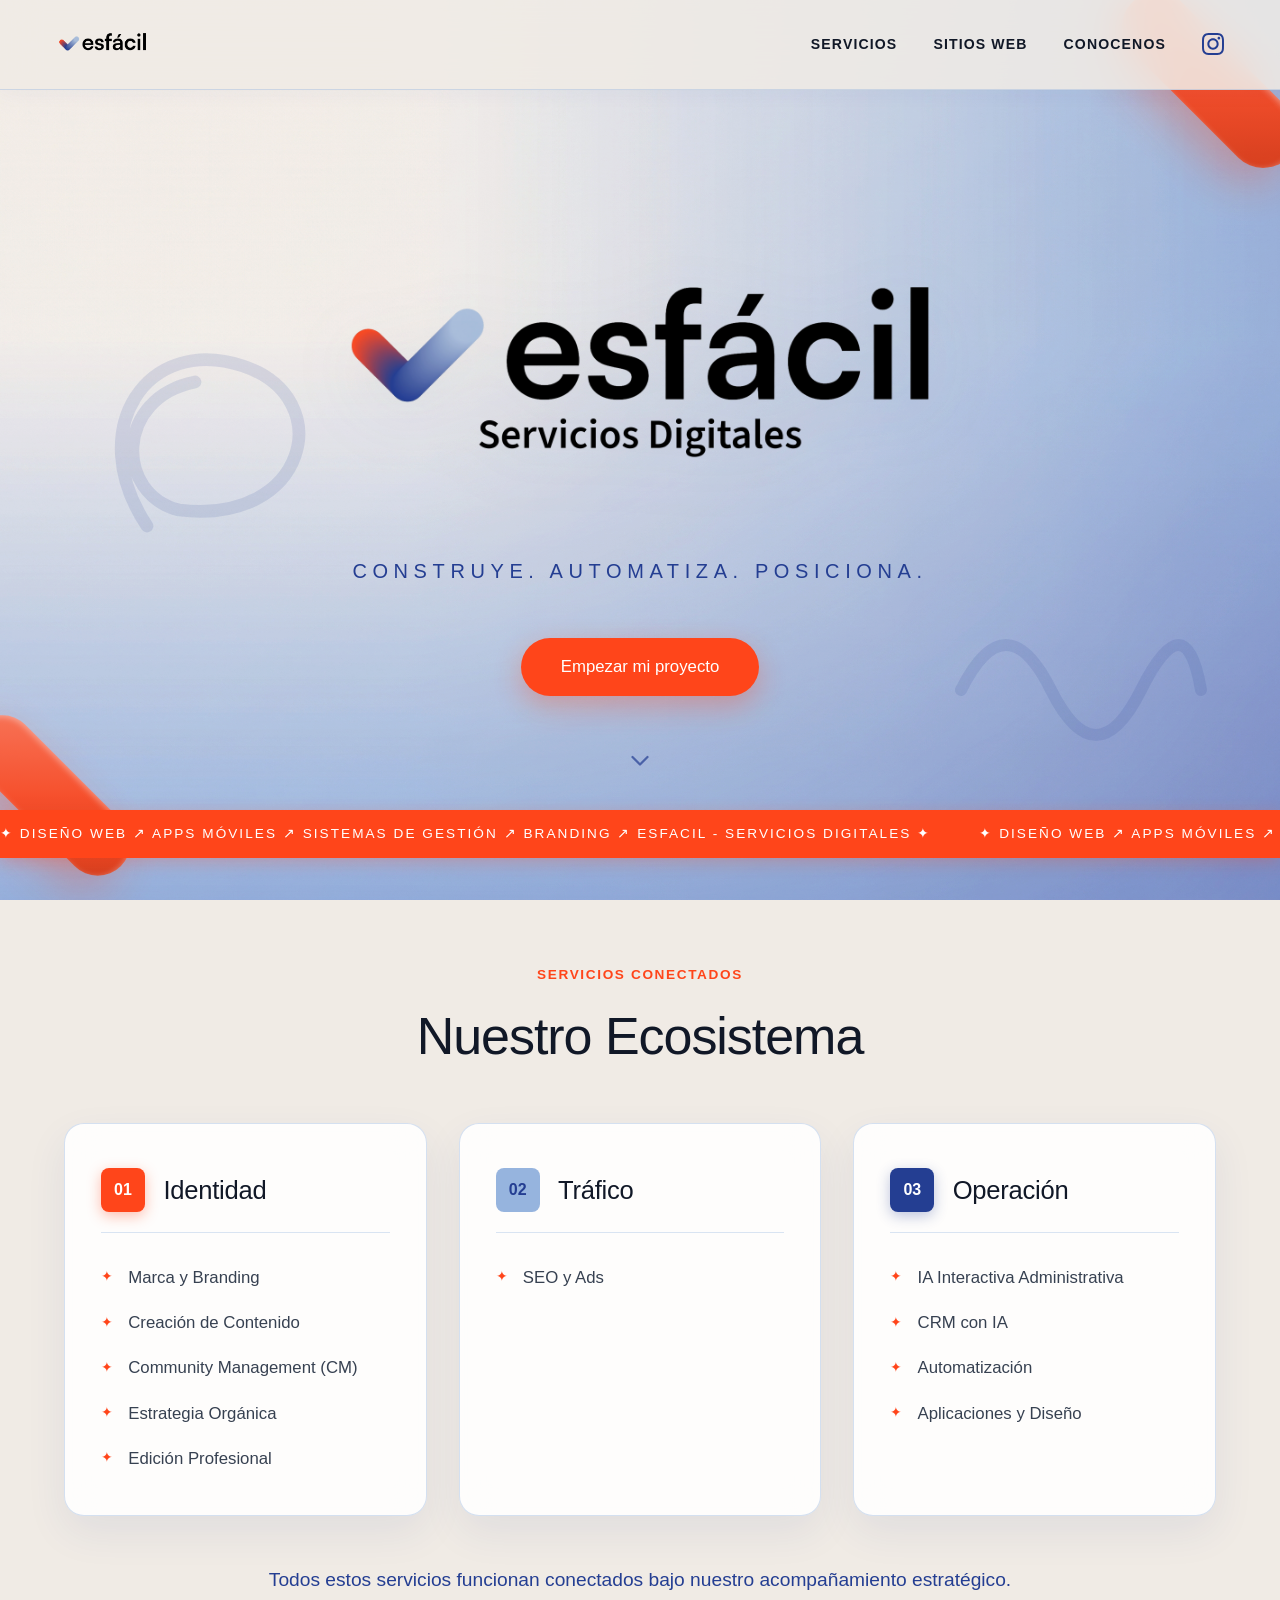
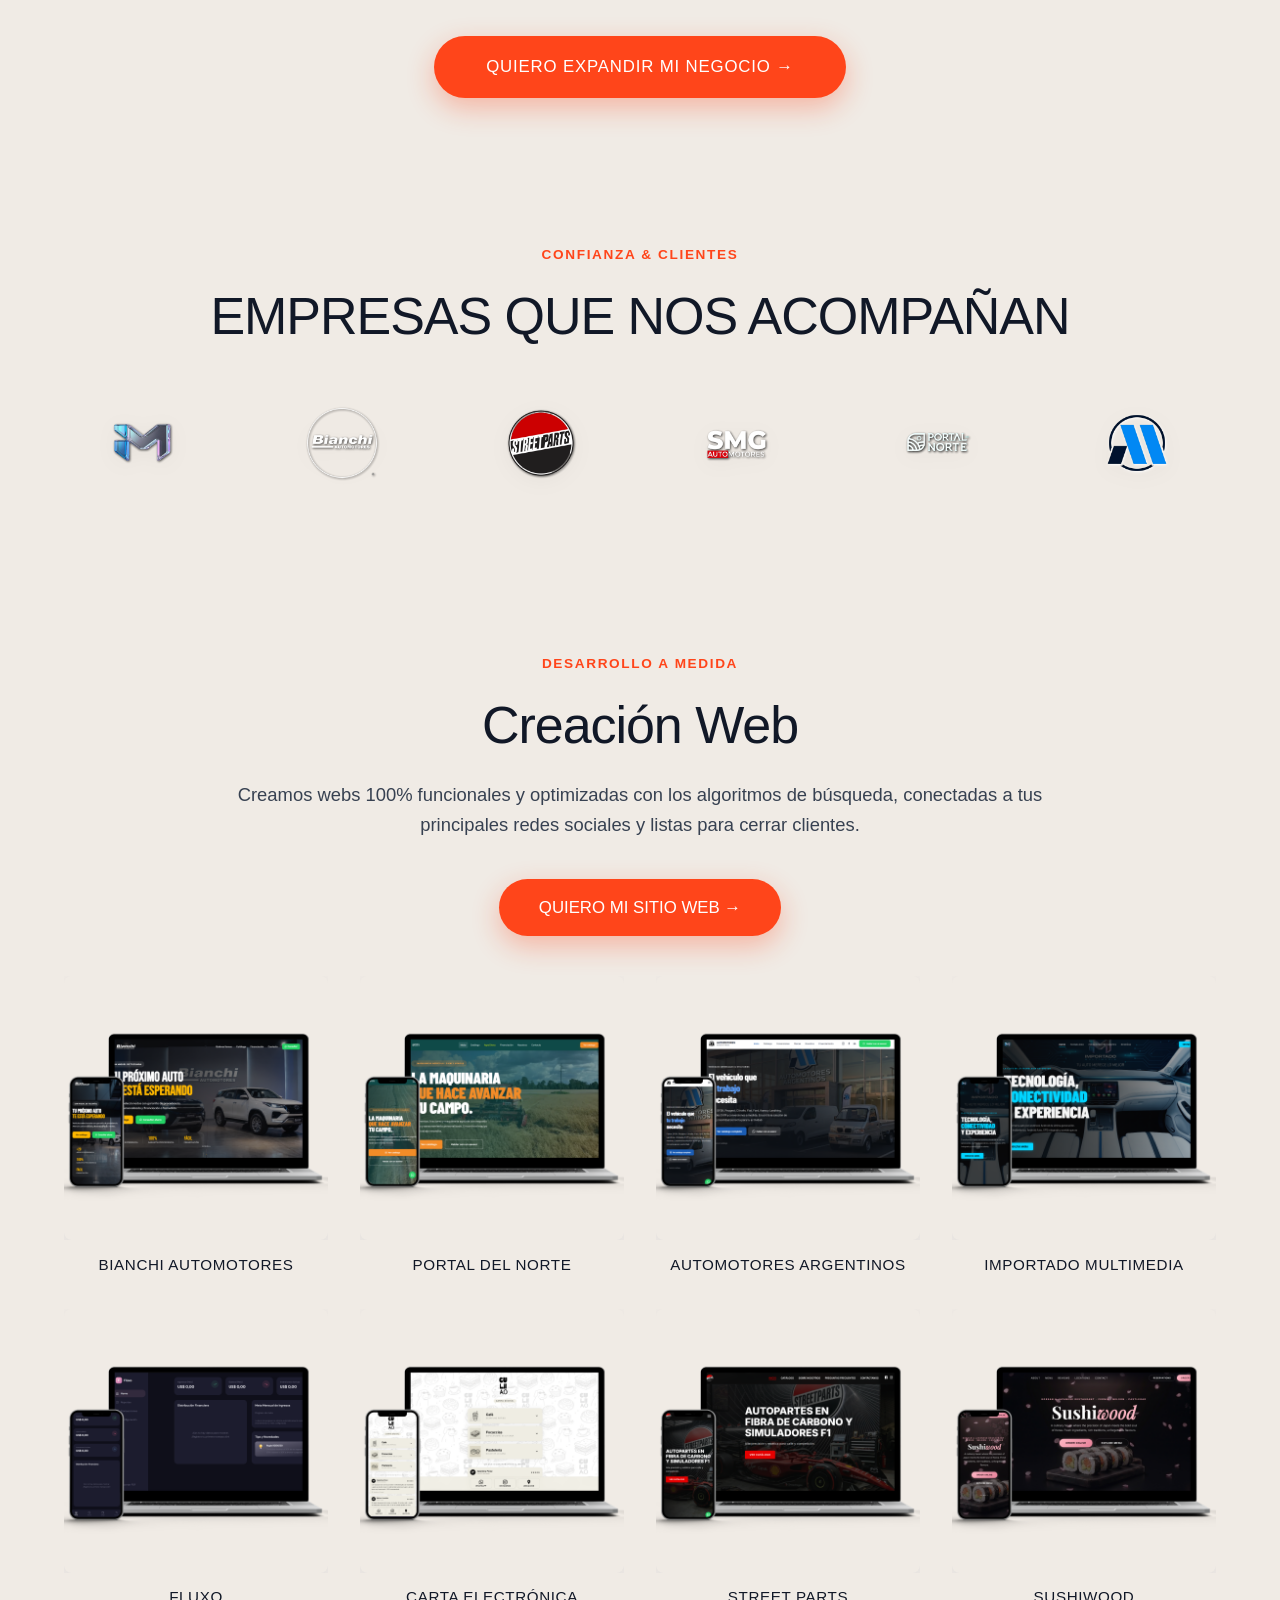
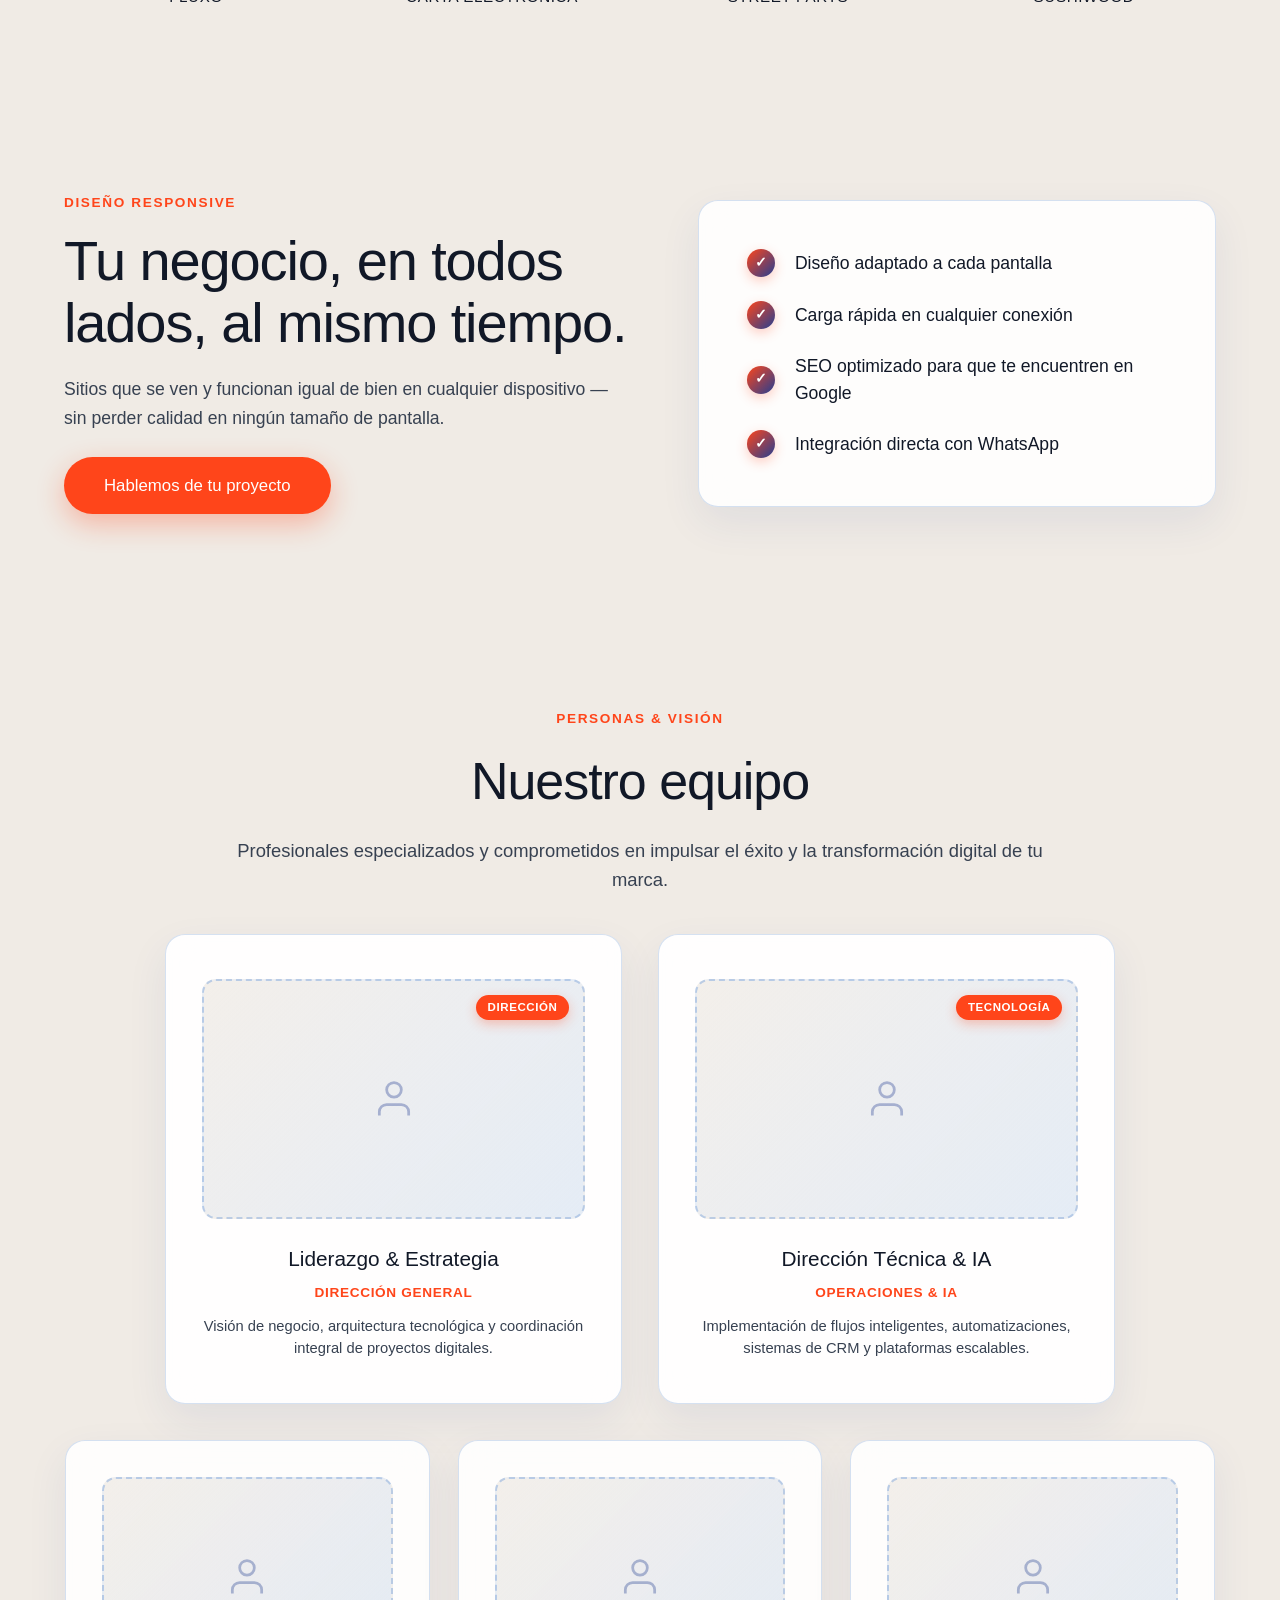
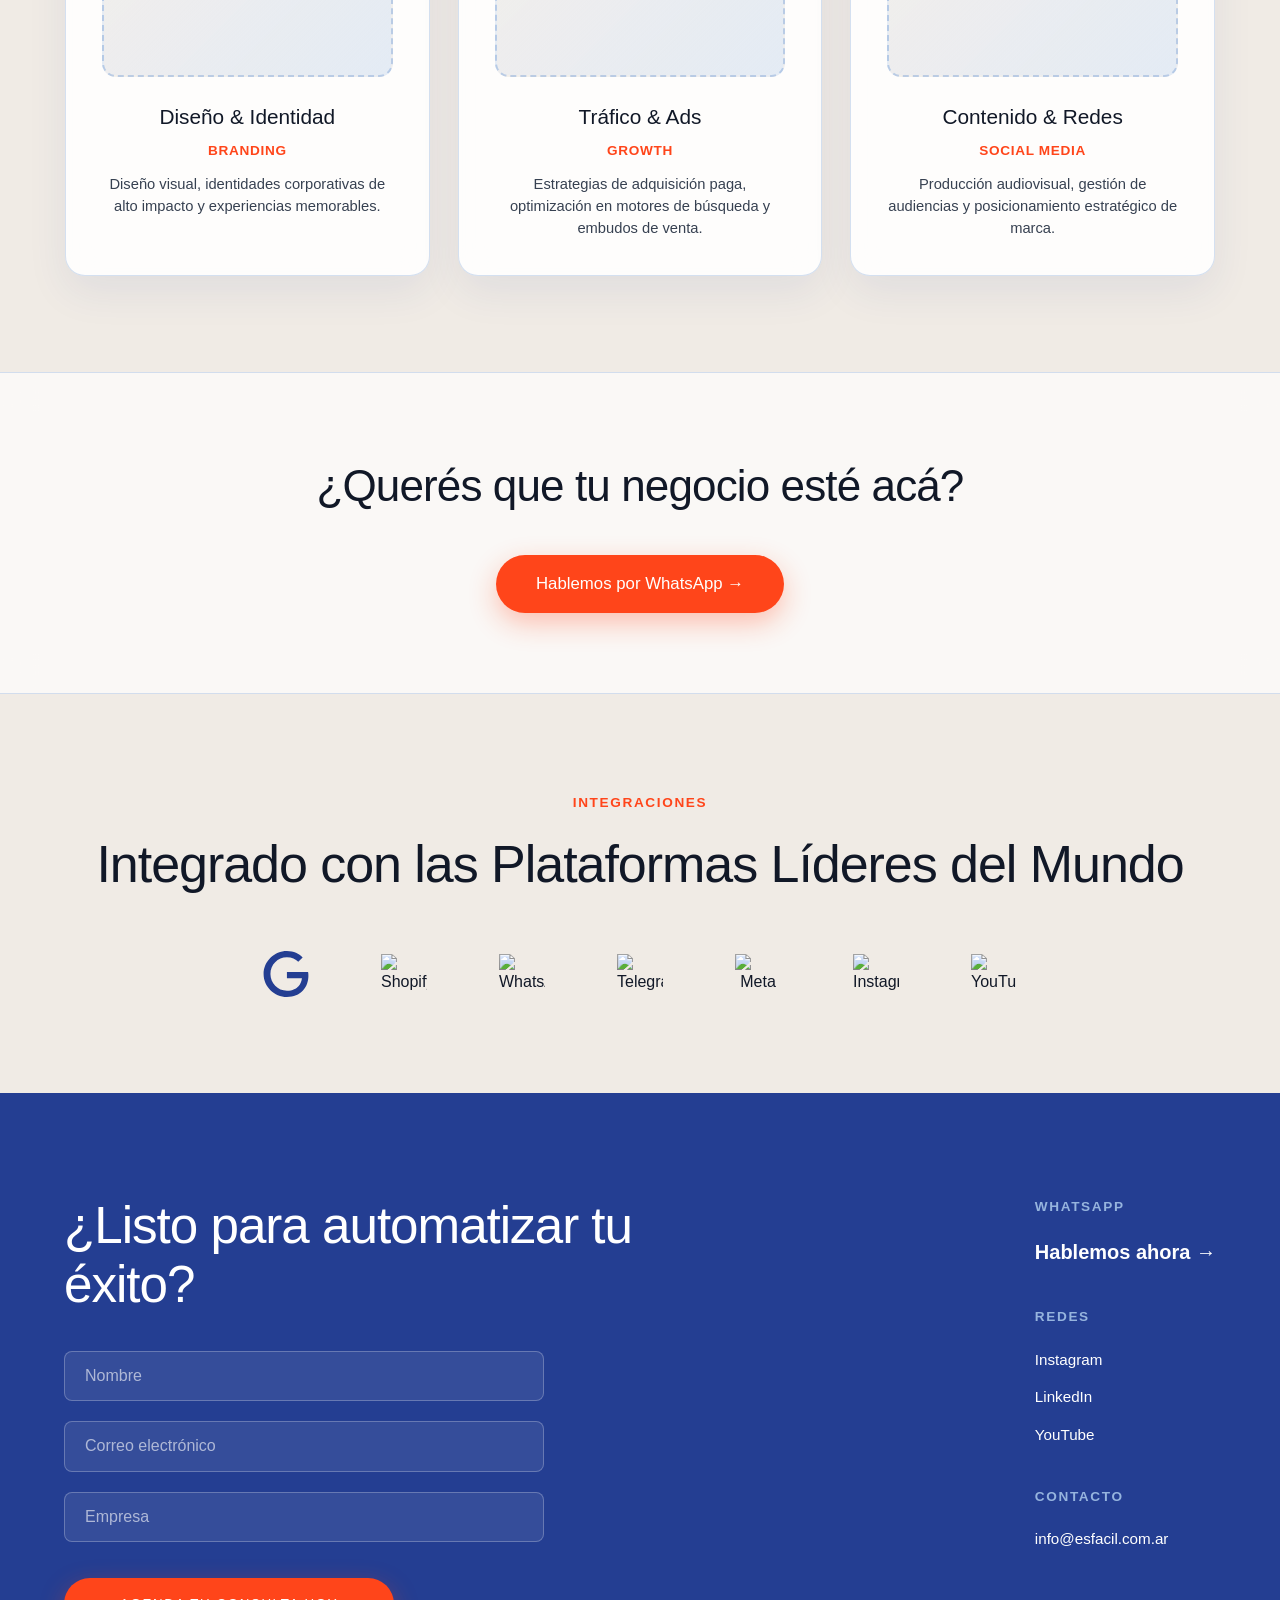
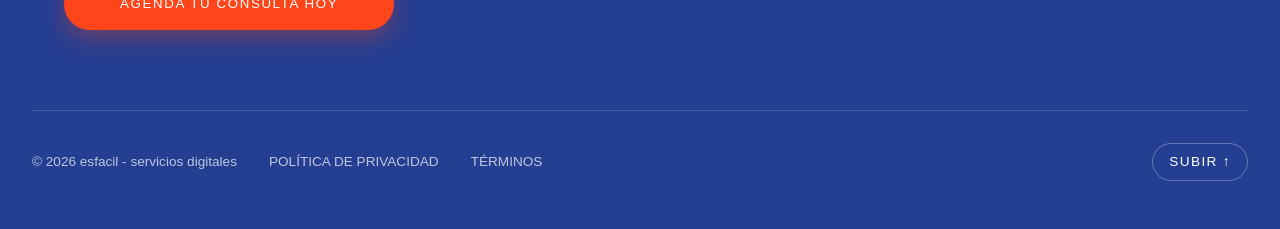
==== commit c7b9e1fd: "feat(mobile): nav shortcuts, instagram icon, hamburger menu, scroll hide, clean backgrounds, mobile " ====
--- a/index.html
+++ b/index.html
@@ -32,12 +32,31 @@
     </div>
 
     <!-- =============================================
-         NAVBAR (Logo único, prominente)
-    ============================================== -->
-    <nav class="site-nav">
+         NAVBAR (Logo + Atajos + Instagram + Menú Hamburguesa en Móvil)
+    ============================================== -->
+    <nav class="site-nav" id="navbar">
         <a href="#hero" class="nav-brand">
             <img src="LOGO.png" alt="esfácil" class="nav-logo-img">
         </a>
+
+        <!-- Menú de Navegación / Atajos -->
+        <div class="nav-menu" id="navMenu">
+            <a href="#ecosistema-servicios" class="nav-link">SERVICIOS</a>
+            <a href="#portfolio-grid-section" class="nav-link">SITIOS WEB</a>
+            <a href="#equipo" class="nav-link">CONOCENOS</a>
+            <a href="https://www.instagram.com/esfacilshop/" target="_blank" rel="noopener noreferrer" class="nav-instagram" aria-label="Instagram">
+                <svg viewBox="0 0 24 24" width="22" height="22" fill="currentColor">
+                    <path d="M12 2.163c3.204 0 3.584.012 4.85.07 3.252.148 4.771 1.691 4.919 4.919.058 1.265.069 1.645.069 4.849 0 3.205-.012 3.584-.069 4.849-.149 3.225-1.664 4.771-4.919 4.919-1.266.058-1.644.07-4.85.07-3.204 0-3.584-.012-4.849-.07-3.26-.149-4.771-1.699-4.919-4.92-.058-1.265-.07-1.644-.07-4.849 0-3.204.013-3.583.07-4.849.149-3.227 1.664-4.771 4.919-4.919 1.266-.057 1.645-.069 4.849-.069zm0-2.163c-3.259 0-3.667.014-4.947.072-4.358.2-6.78 2.618-6.98 6.98-.059 1.281-.073 1.689-.073 4.948 0 3.259.014 3.668.072 4.948.2 4.358 2.618 6.78 6.98 6.98 1.281.058 1.689.072 4.948.072 3.259 0 3.668-.014 4.948-.072 4.354-.2 6.782-2.618 6.979-6.98.059-1.28.073-1.689.073-4.948 0-3.259-.014-3.667-.072-4.947-.196-4.354-2.617-6.78-6.979-6.98-1.281-.059-1.69-.073-4.949-.073zm0 5.838c-3.403 0-6.162 2.759-6.162 6.162s2.759 6.163 6.162 6.163 6.162-2.759 6.162-6.163c0-3.403-2.759-6.162-6.162-6.162zm0 10.162c-2.209 0-4-1.79-4-4 0-2.209 1.791-4 4-4s4 1.791 4 4c0 2.21-1.791 4-4 4zm6.406-11.845c-.796 0-1.441.645-1.441 1.44s.645 1.44 1.441 1.44c.795 0 1.439-.645 1.439-1.44s-.644-1.44-1.439-1.44z"/>
+                </svg>
+            </a>
+        </div>
+
+        <!-- Botón Menú Móvil (3 Líneas) -->
+        <button class="nav-toggle" id="navToggle" aria-label="Abrir menú de navegación" aria-expanded="false">
+            <span class="hamburger-bar"></span>
+            <span class="hamburger-bar"></span>
+            <span class="hamburger-bar"></span>
+        </button>
     </nav>
 
     <!-- =============================================
@@ -100,8 +119,7 @@
                         <h3>Tráfico</h3>
                     </div>
                     <ul class="ecosystem-list">
-                        <li><span class="eco-bullet">✦</span> SEO (Posicionamiento Orgánico)</li>
-                        <li><span class="eco-bullet">✦</span> Pauta Digital & Ads (Meta & Google)</li>
+                        <li><span class="eco-bullet">✦</span> SEO y Ads</li>
                     </ul>
                 </div>
 
@@ -113,17 +131,16 @@
                     </div>
                     <ul class="ecosystem-list">
                         <li><span class="eco-bullet">✦</span> IA Interactiva Administrativa</li>
-                        <li><span class="eco-bullet">✦</span> CRM Potenciado con IA</li>
-                        <li><span class="eco-bullet">✦</span> Automatización de Procesos</li>
-                        <li><span class="eco-bullet">✦</span> Aplicaciones y Desarrollo a Medida</li>
-                        <li><span class="eco-bullet">✦</span> Diseño de Sistemas y Gestión</li>
+                        <li><span class="eco-bullet">✦</span> CRM con IA</li>
+                        <li><span class="eco-bullet">✦</span> Automatización</li>
+                        <li><span class="eco-bullet">✦</span> Aplicaciones y Diseño</li>
                     </ul>
                 </div>
             </div>
 
             <!-- Explicación de servicios conectados -->
             <p class="ecosystem-footer-text">
-                Todos estos servicios funcionan conectados de manera sinérgica bajo nuestro acompañamiento estratégico continuo, garantizando que cada área de tu empresa potencie a las demás para escalar tus resultados.
+                Todos estos servicios funcionan conectados bajo nuestro acompañamiento estratégico.
             </p>
 
             <a href="https://wa.me/message/M6RQL6GWVAFLL1" target="_blank" rel="noopener noreferrer" class="btn-primary ecosystem-cta">
@@ -133,7 +150,7 @@
     </section>
 
     <!-- =============================================
-         EMPRESAS QUE NOS ACOMPAÑAN
+         EMPRESAS QUE NOS ACOMPAÑAN (Fondo Limpio, 3 en 3 en Móvil)
     ============================================== -->
     <section id="empresas-acompanan">
         <div class="container text-center">
@@ -164,7 +181,7 @@
     </section>
 
     <!-- =============================================
-         CREACIÓN WEB (ANTES NUESTROS TRABAJOS)
+         CREACIÓN WEB (Fondo Limpio, 4 en 4 en Móvil)
     ============================================== -->
     <section id="portfolio-grid-section">
         <div class="container text-center">
@@ -173,7 +190,7 @@
             <p class="section-subtitle">
                 Creamos webs 100% funcionales y optimizadas con los algoritmos de búsqueda, conectadas a tus principales redes sociales y listas para cerrar clientes.
             </p>
-            <div style="margin-bottom: 3.5rem;">
+            <div style="margin-bottom: 2.5rem;">
                 <a href="https://wa.me/message/M6RQL6GWVAFLL1" target="_blank" rel="noopener noreferrer" class="btn-primary">
                     QUIERO MI SITIO WEB &rarr;
                 </a>
@@ -256,7 +273,7 @@
                 <span class="benefits-eyebrow">Diseño responsive</span>
                 <h2>Tu negocio, en todos lados, al mismo tiempo.</h2>
                 <p>Sitios que se ven y funcionan igual de bien en cualquier dispositivo — sin perder calidad en ningún tamaño de pantalla.</p>
-                <a href="https://wa.me/message/M6RQL6GWVAFLL1" target="_blank" rel="noopener noreferrer" class="btn-primary" style="margin-top: 2rem;">Hablemos de tu proyecto</a>
+                <a href="https://wa.me/message/M6RQL6GWVAFLL1" target="_blank" rel="noopener noreferrer" class="btn-primary" style="margin-top: 1.5rem;">Hablemos de tu proyecto</a>
             </div>
             <div class="benefits-checklist">
                 <ul>
@@ -270,21 +287,21 @@
     </section>
 
     <!-- =============================================
-         NUESTRO EQUIPO (2 PRINCIPALES + 3 SECUNDARIAS)
+         NUESTRO EQUIPO (2 Principales a la par + 3 Secundarias debajo)
     ============================================== -->
     <section id="equipo">
         <div class="container text-center">
             <span class="section-eyebrow">Personas & Visión</span>
             <h2 class="section-title">Nuestro equipo</h2>
-            <p class="section-subtitle" style="margin-bottom: 3.5rem;">
+            <p class="section-subtitle" style="margin-bottom: 2.5rem;">
                 Profesionales especializados y comprometidos en impulsar el éxito y la transformación digital de tu marca.
             </p>
 
-            <!-- Tarjetas Principales (2 Columnas) -->
+            <!-- 2 Tarjetas Principales (Uno a la par del otro) -->
             <div class="team-grid-primary">
                 <div class="team-card team-card-featured">
                     <div class="team-photo-placeholder">
-                        <div class="team-photo-badge">Dirección Estratégica</div>
+                        <div class="team-photo-badge">Dirección</div>
                         <svg class="team-avatar-icon" viewBox="0 0 24 24" fill="none" stroke="currentColor" stroke-width="1.5">
                             <path d="M20 21v-2a4 4 0 0 0-4-4H8a4 4 0 0 0-4 4v2"></path>
                             <circle cx="12" cy="7" r="4"></circle>
@@ -299,7 +316,7 @@
 
                 <div class="team-card team-card-featured">
                     <div class="team-photo-placeholder">
-                        <div class="team-photo-badge">Operaciones & Producto</div>
+                        <div class="team-photo-badge">Tecnología</div>
                         <svg class="team-avatar-icon" viewBox="0 0 24 24" fill="none" stroke="currentColor" stroke-width="1.5">
                             <path d="M20 21v-2a4 4 0 0 0-4-4H8a4 4 0 0 0-4 4v2"></path>
                             <circle cx="12" cy="7" r="4"></circle>
@@ -307,13 +324,13 @@
                     </div>
                     <div class="team-card-info">
                         <h3>Dirección Técnica & IA</h3>
-                        <span class="team-role">Operaciones & Desarrollo</span>
+                        <span class="team-role">Operaciones & IA</span>
                         <p class="team-desc">Implementación de flujos inteligentes, automatizaciones, sistemas de CRM y plataformas escalables.</p>
                     </div>
                 </div>
             </div>
 
-            <!-- Tarjetas Secundarias (3 Columnas) -->
+            <!-- 3 Tarjetas Secundarias (Debajo, una a la par de la otra) -->
             <div class="team-grid-secondary">
                 <div class="team-card">
                     <div class="team-photo-placeholder small-photo">
@@ -324,8 +341,8 @@
                     </div>
                     <div class="team-card-info">
                         <h3>Diseño & Identidad</h3>
-                        <span class="team-role">Branding & UI/UX</span>
-                        <p class="team-desc">Diseño visual, identidades corporativas de alto impacto y experiencias de usuario memorables.</p>
+                        <span class="team-role">Branding</span>
+                        <p class="team-desc">Diseño visual, identidades corporativas de alto impacto y experiencias memorables.</p>
                     </div>
                 </div>
 
@@ -337,9 +354,9 @@
                         </svg>
                     </div>
                     <div class="team-card-info">
-                        <h3>Tráfico & Crecimiento</h3>
-                        <span class="team-role">SEO & Media Buyer</span>
-                        <p class="team-desc">Estrategias de adquisición paga, optimización en motores de búsqueda y embudos de conversión.</p>
+                        <h3>Tráfico & Ads</h3>
+                        <span class="team-role">Growth</span>
+                        <p class="team-desc">Estrategias de adquisición paga, optimización en motores de búsqueda y embudos de venta.</p>
                     </div>
                 </div>
 
@@ -351,9 +368,9 @@
                         </svg>
                     </div>
                     <div class="team-card-info">
-                        <h3>Contenido & Comunidad</h3>
-                        <span class="team-role">Social Media & Edición</span>
-                        <p class="team-desc">Producción audiovisual, gestión de audiencias y posicionamiento de marca en redes sociales.</p>
+                        <h3>Contenido & Redes</h3>
+                        <span class="team-role">Social Media</span>
+                        <p class="team-desc">Producción audiovisual, gestión de audiencias y posicionamiento estratégico de marca.</p>
                     </div>
                 </div>
             </div>
--- a/styles.css
+++ b/styles.css
@@ -17,8 +17,8 @@
     --brand-blue-dark: #192E70;
     
     /* High Contrast Typography */
-    --text-primary: #111827;         /* Títulos y textos principales (alto contraste) */
-    --text-secondary: #374151;       /* Bajadas y textos descriptivos */
+    --text-primary: #111827;         /* Títulos y textos principales */
+    --text-secondary: #374151;       /* Bajadas y descripciones */
     --text-muted: #64748B;
     --text-white: #FFFFFF;
     
@@ -194,7 +194,7 @@
     letter-spacing: 0.12em;
     text-transform: uppercase;
     font-size: 0.85rem;
-    margin-bottom: 0.85rem;
+    margin-bottom: 0.75rem;
 }
 
 .section-title {
@@ -203,12 +203,12 @@
     font-weight: 500; /* Satoshi Medium */
     letter-spacing: -0.02em;
     color: var(--text-primary);
-    margin-bottom: 1.25rem;
+    margin-bottom: 1rem;
 }
 
 .section-subtitle {
     font-family: var(--font-main);
-    font-size: clamp(1rem, 1.8vw, 1.2rem);
+    font-size: clamp(1rem, 1.8vw, 1.15rem);
     color: var(--text-secondary);
     max-width: 820px;
     margin: 0 auto 2.5rem;
@@ -216,7 +216,7 @@
 }
 
 /* ================================================
-   NAVBAR (Solo Logo, Más Grande, Sin Botón)
+   NAVBAR (Ocultable en Scroll + Atajos + Menú Hamburguesa)
    ================================================ */
 .site-nav {
     position: fixed;
@@ -225,14 +225,19 @@
     width: 100%;
     display: flex;
     align-items: center;
-    justify-content: flex-start;
+    justify-content: space-between;
     padding: 1.15rem 3.5rem;
     z-index: 1000;
-    background: rgba(240, 235, 229, 0.85);
-    backdrop-filter: blur(16px);
-    -webkit-backdrop-filter: blur(16px);
+    background: rgba(240, 235, 229, 0.88);
+    backdrop-filter: blur(18px);
+    -webkit-backdrop-filter: blur(18px);
     border-bottom: 1px solid var(--surface-glass-border);
     box-shadow: 0 4px 20px rgba(36, 62, 146, 0.04);
+    transition: transform 0.35s cubic-bezier(0.4, 0, 0.2, 1), background 0.3s ease;
+}
+
+.site-nav.nav-hidden {
+    transform: translateY(-100%);
 }
 
 .nav-brand {
@@ -242,7 +247,7 @@
 }
 
 .nav-logo-img {
-    height: 52px; /* Abarca mejor y luce más grande */
+    height: 52px;
     width: auto;
     display: block;
     transition: transform 0.3s ease;
@@ -252,17 +257,90 @@
     transform: scale(1.02);
 }
 
+/* Nav Menu & Shortcuts */
+.nav-menu {
+    display: flex;
+    align-items: center;
+    gap: 2.25rem;
+}
+
+.nav-link {
+    font-family: var(--font-main);
+    font-size: 0.88rem;
+    font-weight: 700;
+    color: var(--text-primary);
+    text-decoration: none;
+    letter-spacing: 0.08em;
+    transition: color 0.25s ease;
+}
+
+.nav-link:hover {
+    color: var(--brand-orange);
+}
+
+.nav-instagram {
+    display: inline-flex;
+    align-items: center;
+    justify-content: center;
+    color: var(--brand-blue-deep);
+    transition: transform 0.25s ease, color 0.25s ease;
+    text-decoration: none;
+}
+
+.nav-instagram:hover {
+    color: var(--brand-orange);
+    transform: scale(1.15);
+}
+
+/* Hamburger Button (Oculto en desktop) */
+.nav-toggle {
+    display: none;
+    background: transparent;
+    border: none;
+    cursor: pointer;
+    padding: 0.5rem;
+    flex-direction: column;
+    justify-content: center;
+    gap: 5px;
+    width: 40px;
+    height: 40px;
+    z-index: 1001;
+}
+
+.hamburger-bar {
+    display: block;
+    width: 24px;
+    height: 2.5px;
+    background-color: var(--text-primary);
+    border-radius: 2px;
+    transition: transform 0.3s ease, opacity 0.3s ease, background-color 0.3s ease;
+}
+
+.nav-toggle.active .hamburger-bar:nth-child(1) {
+    transform: translateY(7.5px) rotate(45deg);
+    background-color: var(--brand-orange);
+}
+
+.nav-toggle.active .hamburger-bar:nth-child(2) {
+    opacity: 0;
+}
+
+.nav-toggle.active .hamburger-bar:nth-child(3) {
+    transform: translateY(-7.5px) rotate(-45deg);
+    background-color: var(--brand-orange);
+}
+
 /* ================================================
    HERO SECTION (Logo Portada)
    ================================================ */
 #hero {
     position: relative;
     width: 100%;
-    min-height: 92vh;
+    min-height: 90vh;
     display: flex;
     align-items: center;
     justify-content: center;
-    padding: 9rem 2rem 5rem;
+    padding: 8.5rem 2rem 4rem;
 }
 
 .hero-content {
@@ -298,7 +376,7 @@
     text-decoration: none;
     font-family: var(--font-main);
     font-weight: 500; /* Satoshi Medium */
-    padding: 1.05rem 2.5rem;
+    padding: 1rem 2.5rem;
     border-radius: var(--radius-pill);
     font-size: 1.05rem;
     transition: all 0.3s cubic-bezier(0.4, 0, 0.2, 1);
@@ -373,7 +451,7 @@
    NUESTRO ECOSISTEMA (SERVICIOS CONECTADOS)
    ================================================ */
 #ecosistema-servicios {
-    padding: 7rem 2rem 5rem;
+    padding: 6.5rem 2rem 4rem;
     position: relative;
 }
 
@@ -381,8 +459,8 @@
     display: grid;
     grid-template-columns: repeat(3, 1fr);
     gap: 2rem;
-    margin-top: 3.5rem;
-    margin-bottom: 3.5rem;
+    margin-top: 3rem;
+    margin-bottom: 3rem;
     text-align: left;
 }
 
@@ -491,45 +569,43 @@
 }
 
 /* ================================================
-   EMPRESAS QUE NOS ACOMPAÑAN
+   EMPRESAS QUE NOS ACOMPAÑAN (Fondo Limpio)
    ================================================ */
 #empresas-acompanan {
-    padding: 6rem 2rem;
+    padding: 5rem 2rem;
     position: relative;
 }
 
 .empresas-grid {
     display: grid;
-    grid-template-columns: repeat(4, 1fr);
-    gap: 1.75rem;
-    margin-top: 3.5rem;
-    align-items: stretch;
+    grid-template-columns: repeat(6, 1fr);
+    gap: 2.5rem;
+    margin-top: 3rem;
+    align-items: center;
+    justify-items: center;
 }
 
 .empresa-logo-card {
-    background: var(--surface-glass);
-    backdrop-filter: blur(14px);
-    -webkit-backdrop-filter: blur(14px);
-    border: 1px solid var(--surface-glass-border);
-    border-radius: var(--radius-md);
-    padding: 2.25rem 1.5rem;
+    background: transparent;
+    border: none;
+    box-shadow: none;
+    backdrop-filter: none;
+    -webkit-backdrop-filter: none;
+    padding: 0;
     display: flex;
     align-items: center;
     justify-content: center;
-    min-height: 140px;
-    box-shadow: var(--surface-shadow);
-    transition: all 0.35s cubic-bezier(0.4, 0, 0.2, 1);
+    width: 100%;
+    transition: transform 0.3s ease;
 }
 
 .empresa-logo-card:hover {
-    transform: translateY(-6px);
-    box-shadow: var(--surface-shadow-hover);
-    border-color: var(--brand-orange);
+    transform: translateY(-4px);
 }
 
 .empresa-logo-card img {
-    max-width: 85%;
-    max-height: 75px;
+    max-width: 90%;
+    max-height: 80px;
     object-fit: contain;
     filter: drop-shadow(0 4px 10px rgba(0, 0, 0, 0.04));
     transition: transform 0.3s ease;
@@ -540,10 +616,10 @@
 }
 
 /* ================================================
-   CREACIÓN WEB (PORTFOLIO GRID)
+   CREACIÓN WEB (PORTFOLIO GRID - Fondo Limpio)
    ================================================ */
 #portfolio-grid-section {
-    padding: 7rem 2rem;
+    padding: 5.5rem 2rem;
     position: relative;
 }
 
@@ -556,28 +632,25 @@
 .work-card {
     display: block;
     text-decoration: none;
-    background: var(--surface-glass);
-    backdrop-filter: blur(12px);
-    -webkit-backdrop-filter: blur(12px);
-    border: 1px solid var(--surface-glass-border);
-    border-radius: var(--radius-md);
-    padding: 1.25rem;
-    box-shadow: var(--surface-shadow);
-    transition: all 0.35s cubic-bezier(0.4, 0, 0.2, 1);
+    background: transparent;
+    border: none;
+    box-shadow: none;
+    backdrop-filter: none;
+    -webkit-backdrop-filter: none;
+    padding: 0;
+    transition: transform 0.35s ease;
 }
 
 .work-card:hover {
-    transform: translateY(-6px);
-    box-shadow: var(--surface-shadow-hover);
-    border-color: var(--brand-orange);
+    transform: translateY(-5px);
 }
 
 .work-img-wrapper {
     width: 100%;
     overflow: hidden;
-    margin-bottom: 1.25rem;
-    border-radius: var(--radius-sm);
-    background: rgba(240, 235, 229, 0.5);
+    margin-bottom: 0.85rem;
+    background: transparent;
+    border: none;
 }
 
 .work-img-wrapper img {
@@ -585,11 +658,13 @@
     height: auto;
     display: block;
     border-radius: var(--radius-sm);
-    transition: transform 0.5s ease;
+    box-shadow: 0 8px 24px rgba(36, 62, 146, 0.08);
+    transition: transform 0.4s ease, box-shadow 0.4s ease;
 }
 
 .work-card:hover .work-img-wrapper img {
     transform: scale(1.03);
+    box-shadow: 0 14px 32px rgba(36, 62, 146, 0.16);
 }
 
 .work-card h3 {
@@ -610,7 +685,7 @@
    BENEFITS / CHECKLIST
    ================================================ */
 #benefits {
-    padding: 7rem 2rem;
+    padding: 6rem 2rem;
     position: relative;
 }
 
@@ -690,25 +765,25 @@
 }
 
 /* ================================================
-   NUESTRO EQUIPO (2 PRINCIPALES + 3 SECUNDARIAS)
+   NUESTRO EQUIPO (2 Principales + 3 Secundarias)
    ================================================ */
 #equipo {
-    padding: 7rem 2rem;
+    padding: 6rem 2rem;
     position: relative;
 }
 
 .team-grid-primary {
     display: grid;
     grid-template-columns: repeat(2, 1fr);
-    gap: 2.5rem;
-    max-width: 1050px;
-    margin: 0 auto 2.5rem;
+    gap: 2.25rem;
+    max-width: 950px;
+    margin: 0 auto 2.25rem;
 }
 
 .team-grid-secondary {
     display: grid;
     grid-template-columns: repeat(3, 1fr);
-    gap: 2rem;
+    gap: 1.75rem;
     max-width: 1150px;
     margin: 0 auto;
 }
@@ -733,7 +808,7 @@
 }
 
 .team-card-featured {
-    padding: 3rem 2.5rem;
+    padding: 2.75rem 2.25rem;
     border-width: 1.5px;
     background: rgba(255, 255, 255, 0.94);
 }
@@ -747,7 +822,7 @@
     display: flex;
     align-items: center;
     justify-content: center;
-    margin-bottom: 1.75rem;
+    margin-bottom: 1.5rem;
     position: relative;
     overflow: hidden;
 }
@@ -757,21 +832,21 @@
 }
 
 .team-avatar-icon {
-    width: 48px;
-    height: 48px;
+    width: 44px;
+    height: 44px;
     color: var(--brand-blue-deep);
     opacity: 0.35;
 }
 
 .team-photo-badge {
     position: absolute;
-    top: 1rem;
-    right: 1rem;
+    top: 0.85rem;
+    right: 0.85rem;
     background: var(--brand-orange);
     color: #fff;
-    font-size: 0.75rem;
+    font-size: 0.72rem;
     font-weight: 700;
-    padding: 0.3rem 0.85rem;
+    padding: 0.25rem 0.75rem;
     border-radius: var(--radius-pill);
     letter-spacing: 0.05em;
     text-transform: uppercase;
@@ -780,7 +855,7 @@
 
 .team-card-info h3 {
     font-family: var(--font-main);
-    font-size: 1.35rem;
+    font-size: 1.3rem;
     font-weight: 500; /* Satoshi Medium */
     color: var(--text-primary);
     margin-bottom: 0.35rem;
@@ -789,25 +864,25 @@
 .team-role {
     display: inline-block;
     font-family: var(--font-main);
-    font-size: 0.9rem;
+    font-size: 0.85rem;
     font-weight: 700;
     color: var(--brand-orange);
     letter-spacing: 0.05em;
-    margin-bottom: 0.85rem;
+    margin-bottom: 0.75rem;
     text-transform: uppercase;
 }
 
 .team-desc {
-    font-size: 0.95rem;
+    font-size: 0.92rem;
     color: var(--text-secondary);
-    line-height: 1.55;
+    line-height: 1.5;
 }
 
 /* ================================================
    POST-PORTFOLIO CTA
    ================================================ */
 .post-portfolio-cta {
-    padding: 6rem 2rem;
+    padding: 5rem 2rem;
     background: rgba(255, 255, 255, 0.65);
     backdrop-filter: blur(16px);
     -webkit-backdrop-filter: blur(16px);
@@ -828,7 +903,7 @@
    ECOSYSTEM / PLATAFORMAS LÍDERES
    ================================================ */
 #ecosystem {
-    padding: 7rem 2rem;
+    padding: 6rem 2rem;
     text-align: center;
 }
 
@@ -838,7 +913,7 @@
     align-items: center;
     flex-wrap: wrap;
     gap: 3rem 4.5rem;
-    margin-top: 3.5rem;
+    margin-top: 3rem;
 }
 
 .partner-icon {
@@ -863,7 +938,7 @@
     position: relative;
     z-index: 20;
     background: var(--brand-blue-deep);
-    padding: 7rem 2rem 3rem;
+    padding: 6.5rem 2rem 3rem;
     color: var(--text-white);
 }
 
@@ -1014,23 +1089,11 @@
 }
 
 /* ================================================
-   RESPONSIVE DESIGN (MOBILE-FIRST POLISH)
+   RESPONSIVE DESIGN (MOBILE-FIRST OPTIMIZATION)
    ================================================ */
 @media (max-width: 992px) {
     .site-nav {
         padding: 1rem 2rem;
-    }
-    .ecosystem-grid {
-        grid-template-columns: 1fr;
-        gap: 2rem;
-    }
-    .empresas-grid {
-        grid-template-columns: repeat(3, 1fr);
-    }
-    .team-grid-primary,
-    .team-grid-secondary {
-        grid-template-columns: 1fr;
-        gap: 2rem;
     }
     .benefits-container,
     .footer-layout {
@@ -1044,61 +1107,221 @@
 }
 
 @media (max-width: 768px) {
+    /* Compact section paddings to eliminate empty gaps */
+    #hero {
+        min-height: 75vh;
+        padding: 5.5rem 1rem 2.5rem;
+    }
+    #ecosistema-servicios,
+    #empresas-acompanan,
+    #portfolio-grid-section,
+    #benefits,
+    #equipo,
+    #ecosystem {
+        padding: 3rem 0.85rem;
+    }
+    
+    .section-title {
+        font-size: 1.75rem;
+        margin-bottom: 0.5rem;
+    }
+    .section-subtitle {
+        font-size: 0.88rem;
+        margin-bottom: 1.5rem;
+        line-height: 1.45;
+    }
+    .hero-logo-portada {
+        width: min(380px, 90vw);
+        margin-bottom: 1rem;
+    }
+    .hero-content p {
+        font-size: 0.75rem;
+        letter-spacing: 0.18em;
+        margin-bottom: 1.5rem;
+    }
+    
+    /* Navbar móvil con menú hamburguesa */
     .site-nav {
-        padding: 0.85rem 1.5rem;
+        padding: 0.75rem 1.25rem;
     }
     .nav-logo-img {
         height: 40px;
     }
-    
-    #hero {
-        min-height: 80vh;
-        padding: 6.5rem 1.5rem 3rem;
-    }
-    
-    .hero-logo-portada {
-        width: min(450px, 92vw);
-    }
-    
+    .nav-toggle {
+        display: flex;
+    }
+    .nav-menu {
+        position: fixed;
+        top: 100%;
+        left: 0;
+        width: 100%;
+        background: rgba(240, 235, 229, 0.98);
+        backdrop-filter: blur(20px);
+        -webkit-backdrop-filter: blur(20px);
+        border-bottom: 1px solid var(--surface-glass-border);
+        box-shadow: 0 15px 30px rgba(36, 62, 146, 0.12);
+        flex-direction: column;
+        gap: 1.35rem;
+        padding: 2rem 1.5rem;
+        opacity: 0;
+        visibility: hidden;
+        transform: translateY(-10px);
+        transition: all 0.3s cubic-bezier(0.4, 0, 0.2, 1);
+    }
+    .nav-menu.active {
+        opacity: 1;
+        visibility: visible;
+        transform: translateY(0);
+    }
+    .nav-link {
+        font-size: 1rem;
+        letter-spacing: 0.1em;
+    }
+    .nav-instagram {
+        margin-top: 0.25rem;
+    }
+
+    /* NUESTRO ECOSISTEMA EN MÓVIL: 3 CUADROS EN UNA SOLA LÍNEA */
+    .ecosystem-grid {
+        grid-template-columns: repeat(3, 1fr);
+        gap: 0.45rem;
+        margin-top: 1.75rem;
+        margin-bottom: 1.75rem;
+    }
+    .ecosystem-card {
+        padding: 0.85rem 0.5rem;
+        border-radius: var(--radius-sm);
+    }
+    .ecosystem-card-header {
+        flex-direction: column;
+        align-items: flex-start;
+        gap: 0.35rem;
+        margin-bottom: 0.65rem;
+        padding-bottom: 0.45rem;
+    }
+    .ecosystem-badge {
+        width: 24px;
+        height: 24px;
+        font-size: 0.7rem;
+        border-radius: 4px;
+    }
+    .ecosystem-card-header h3 {
+        font-size: 0.85rem;
+        line-height: 1.1;
+    }
+    .ecosystem-list {
+        gap: 0.45rem;
+    }
+    .ecosystem-list li {
+        font-size: 0.62rem;
+        line-height: 1.22;
+        gap: 0.25rem;
+        word-break: break-word;
+    }
+    .eco-bullet {
+        font-size: 0.5rem;
+    }
+    .ecosystem-footer-text {
+        font-size: 0.88rem;
+        line-height: 1.45;
+        margin-bottom: 1.5rem;
+    }
+
+    /* EMPRESAS QUE NOS ACOMPAÑAN EN MÓVIL: 3 EN 3 */
+    .empresas-grid {
+        grid-template-columns: repeat(3, 1fr);
+        gap: 0.75rem;
+        margin-top: 1.5rem;
+    }
+    .empresa-logo-card img {
+        max-height: 48px;
+        max-width: 95%;
+    }
+
+    /* CREACIÓN WEB EN MÓVIL: 4 EN 4 */
+    .works-grid {
+        grid-template-columns: repeat(4, 1fr);
+        gap: 0.45rem;
+    }
+    .work-img-wrapper {
+        margin-bottom: 0.35rem;
+    }
+    .work-card h3 {
+        font-size: 0.55rem;
+        letter-spacing: 0.01em;
+        line-height: 1.2;
+    }
+
+    /* EQUIPO EN MÓVIL: 2 PRINCIPALES A LA PAR + 3 SECUNDARIAS DEBAJO A LA PAR */
+    .team-grid-primary {
+        grid-template-columns: repeat(2, 1fr);
+        gap: 0.65rem;
+        margin-bottom: 0.75rem;
+    }
+    .team-grid-secondary {
+        grid-template-columns: repeat(3, 1fr);
+        gap: 0.45rem;
+    }
+    .team-card {
+        padding: 0.75rem 0.45rem;
+        border-radius: var(--radius-sm);
+    }
+    .team-card-featured {
+        padding: 0.95rem 0.55rem;
+    }
+    .team-photo-placeholder {
+        aspect-ratio: 16/11;
+        margin-bottom: 0.5rem;
+        border-radius: 6px;
+    }
+    .small-photo {
+        aspect-ratio: 16/12;
+    }
+    .team-avatar-icon {
+        width: 24px;
+        height: 24px;
+    }
+    .team-photo-badge {
+        top: 0.3rem;
+        right: 0.3rem;
+        font-size: 0.5rem;
+        padding: 0.15rem 0.4rem;
+    }
+    .team-card-info h3 {
+        font-size: 0.78rem;
+        margin-bottom: 0.15rem;
+    }
+    .team-role {
+        font-size: 0.62rem;
+        margin-bottom: 0.3rem;
+    }
+    .team-desc {
+        font-size: 0.58rem;
+        line-height: 1.25;
+    }
+
+    /* Benefits Checklist móvil */
     .benefits-checklist {
-        padding: 2rem 1.5rem;
-    }
-    
-    .empresas-grid {
-        grid-template-columns: repeat(2, 1fr);
-        gap: 1.25rem;
-    }
-    .empresa-logo-card {
-        padding: 1.5rem 1rem;
-        min-height: 110px;
-    }
-    .empresa-logo-card img {
-        max-height: 55px;
-    }
-    
-    .works-grid {
-        grid-template-columns: repeat(2, 1fr);
-        gap: 1rem;
-    }
-    .work-card {
-        padding: 0.85rem;
-    }
-    .work-card h3 {
-        font-size: 0.8rem;
-    }
-    
+        padding: 1.75rem 1.25rem;
+    }
+    .benefits-checklist li {
+        font-size: 0.95rem;
+        gap: 0.85rem;
+    }
+
+    /* Footer móvil */
     .footer-bottom {
         flex-direction: column;
-        gap: 1.5rem;
+        gap: 1.25rem;
         text-align: center;
     }
     .legal-links {
         flex-direction: column;
         gap: 0.75rem;
     }
-    
+
     .capsule-top-right,
     .capsule-bottom-left {
-        transform: scale(0.65) rotate(45deg);
-    }
-}
+        transform: scale(0.6) rotate(45deg);
+    }
+}
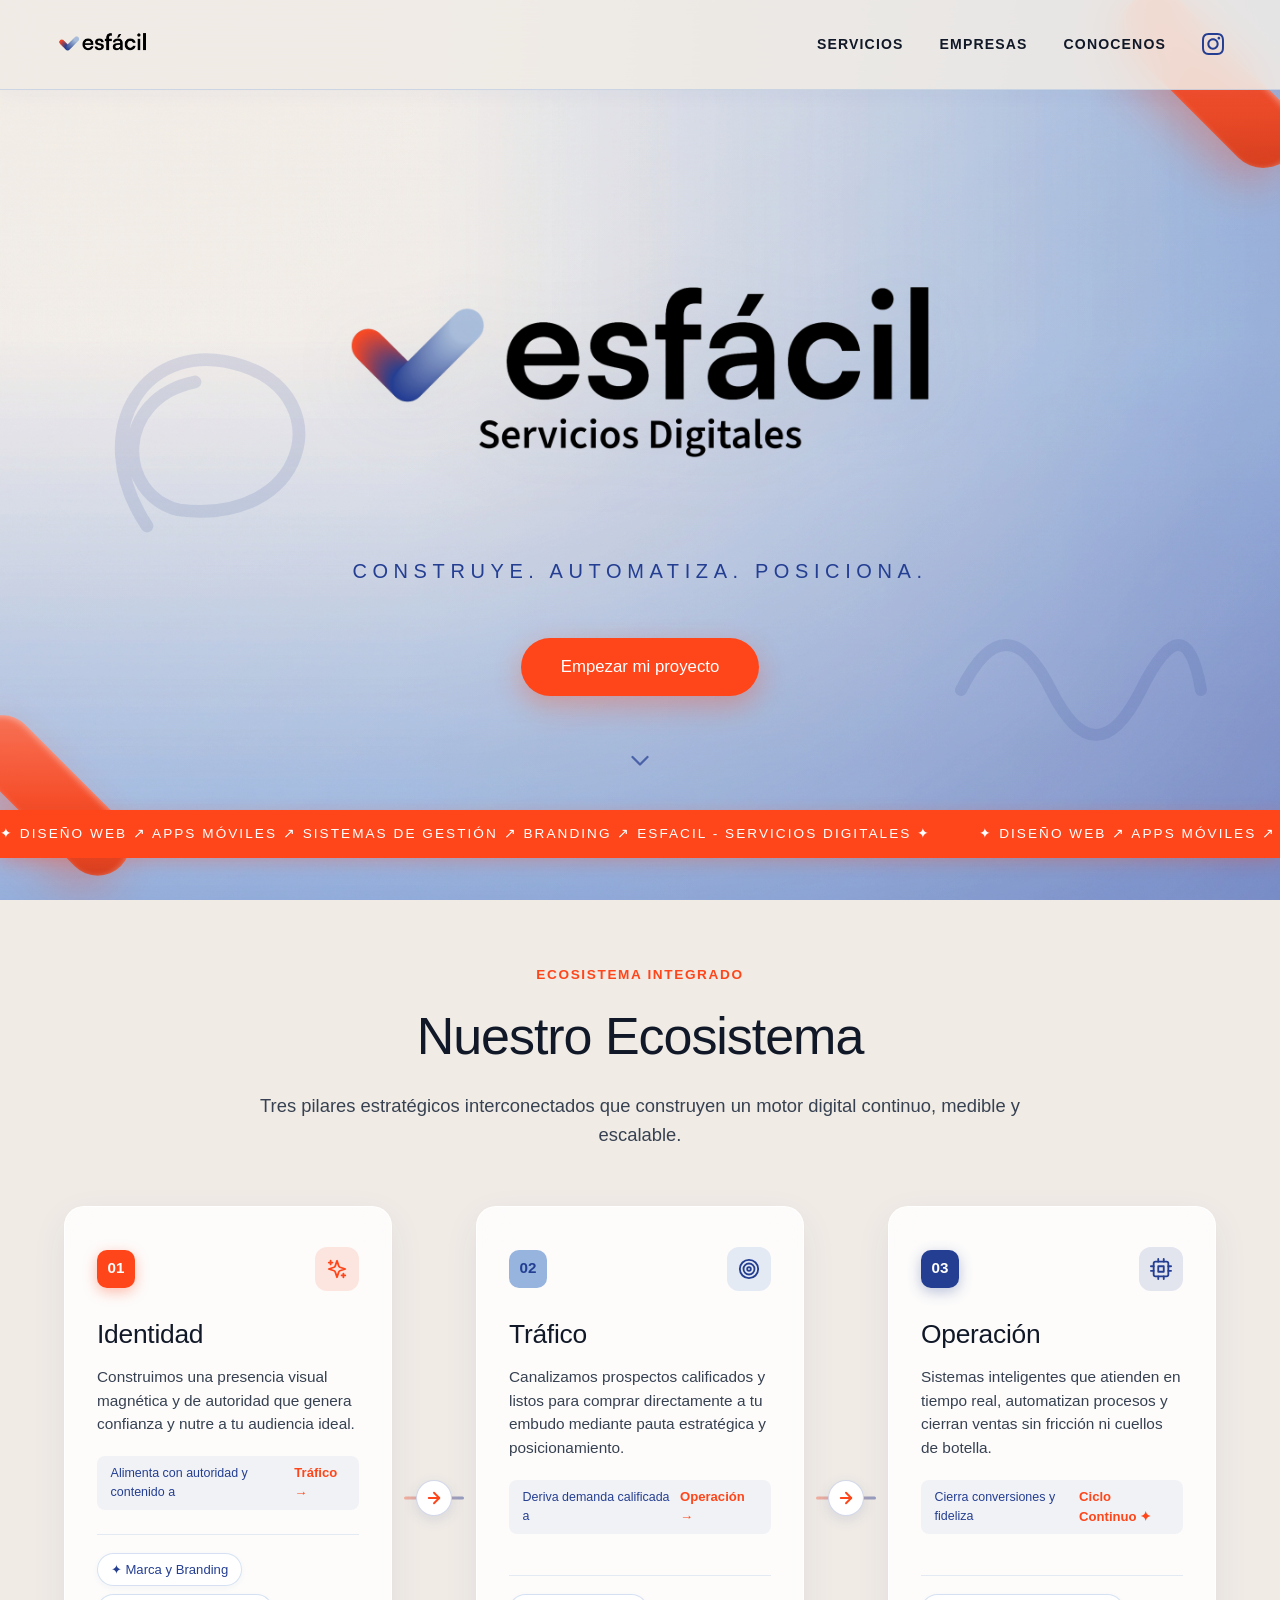
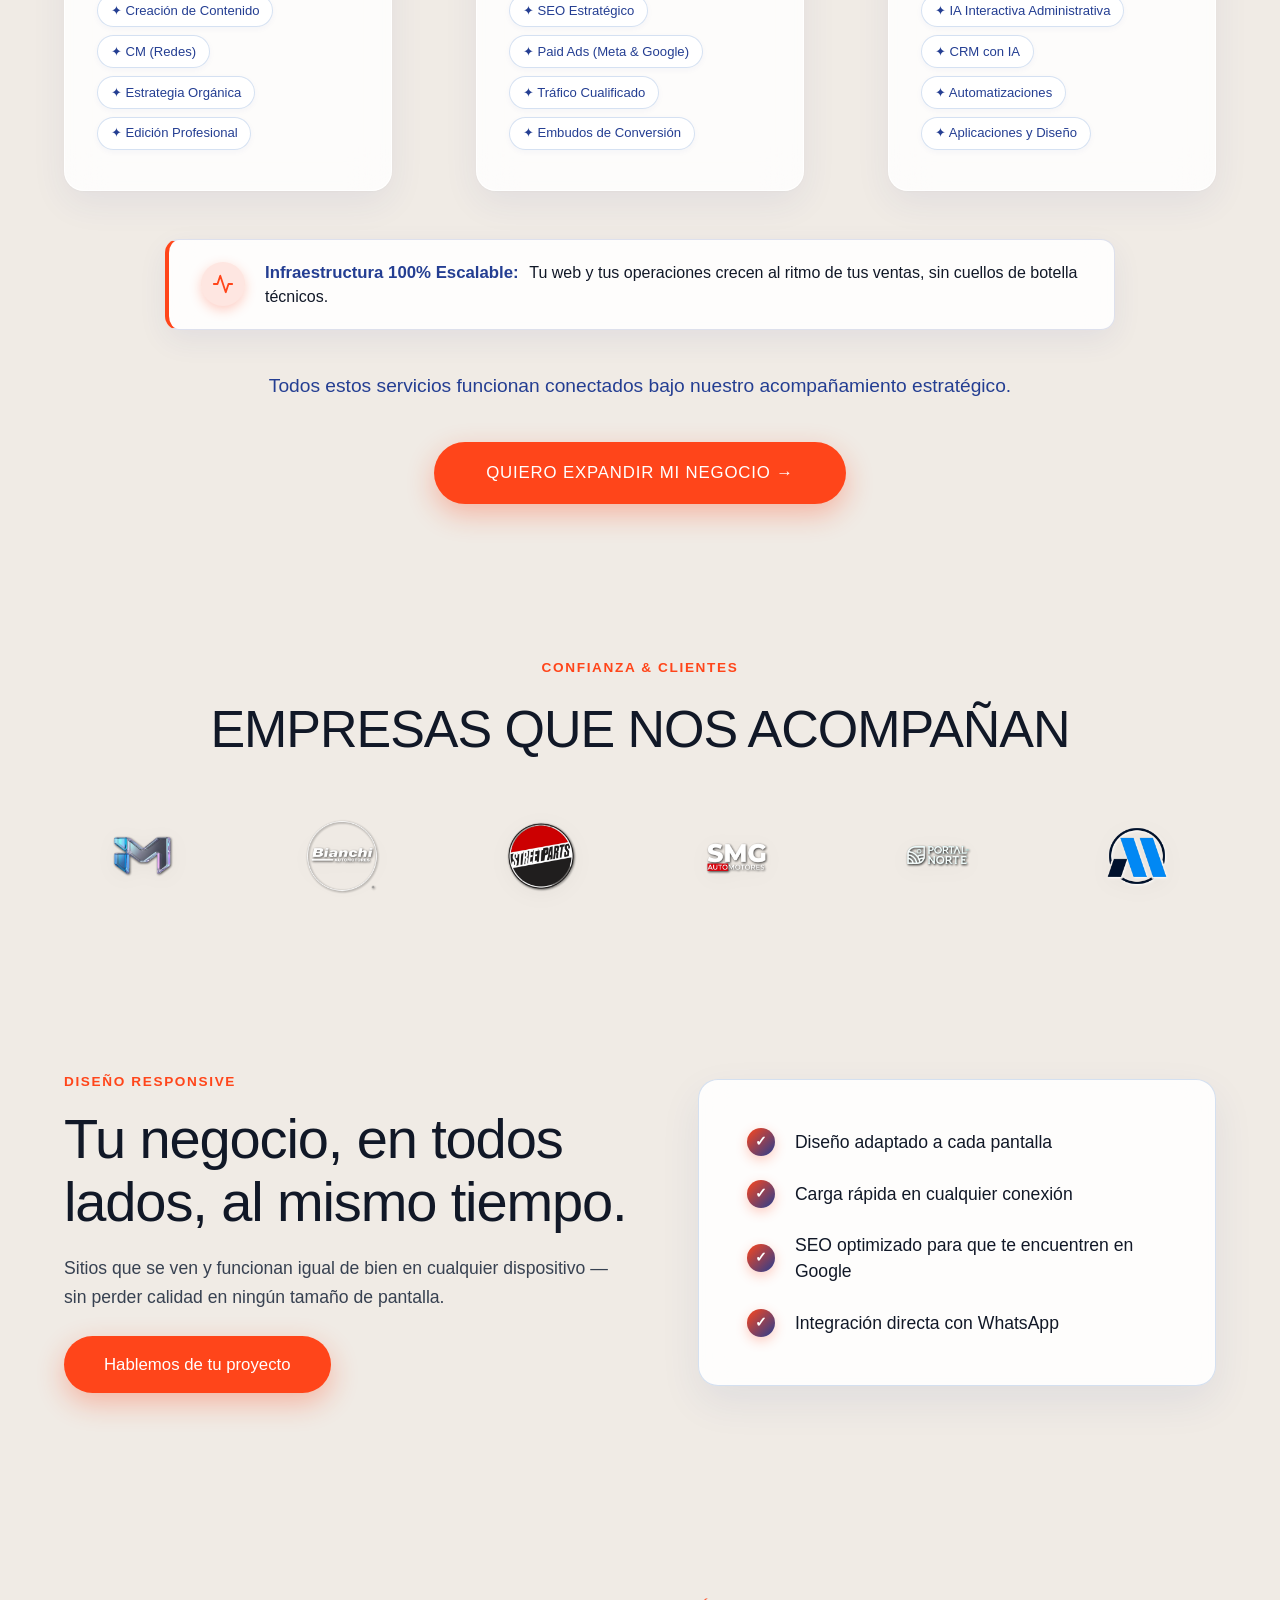
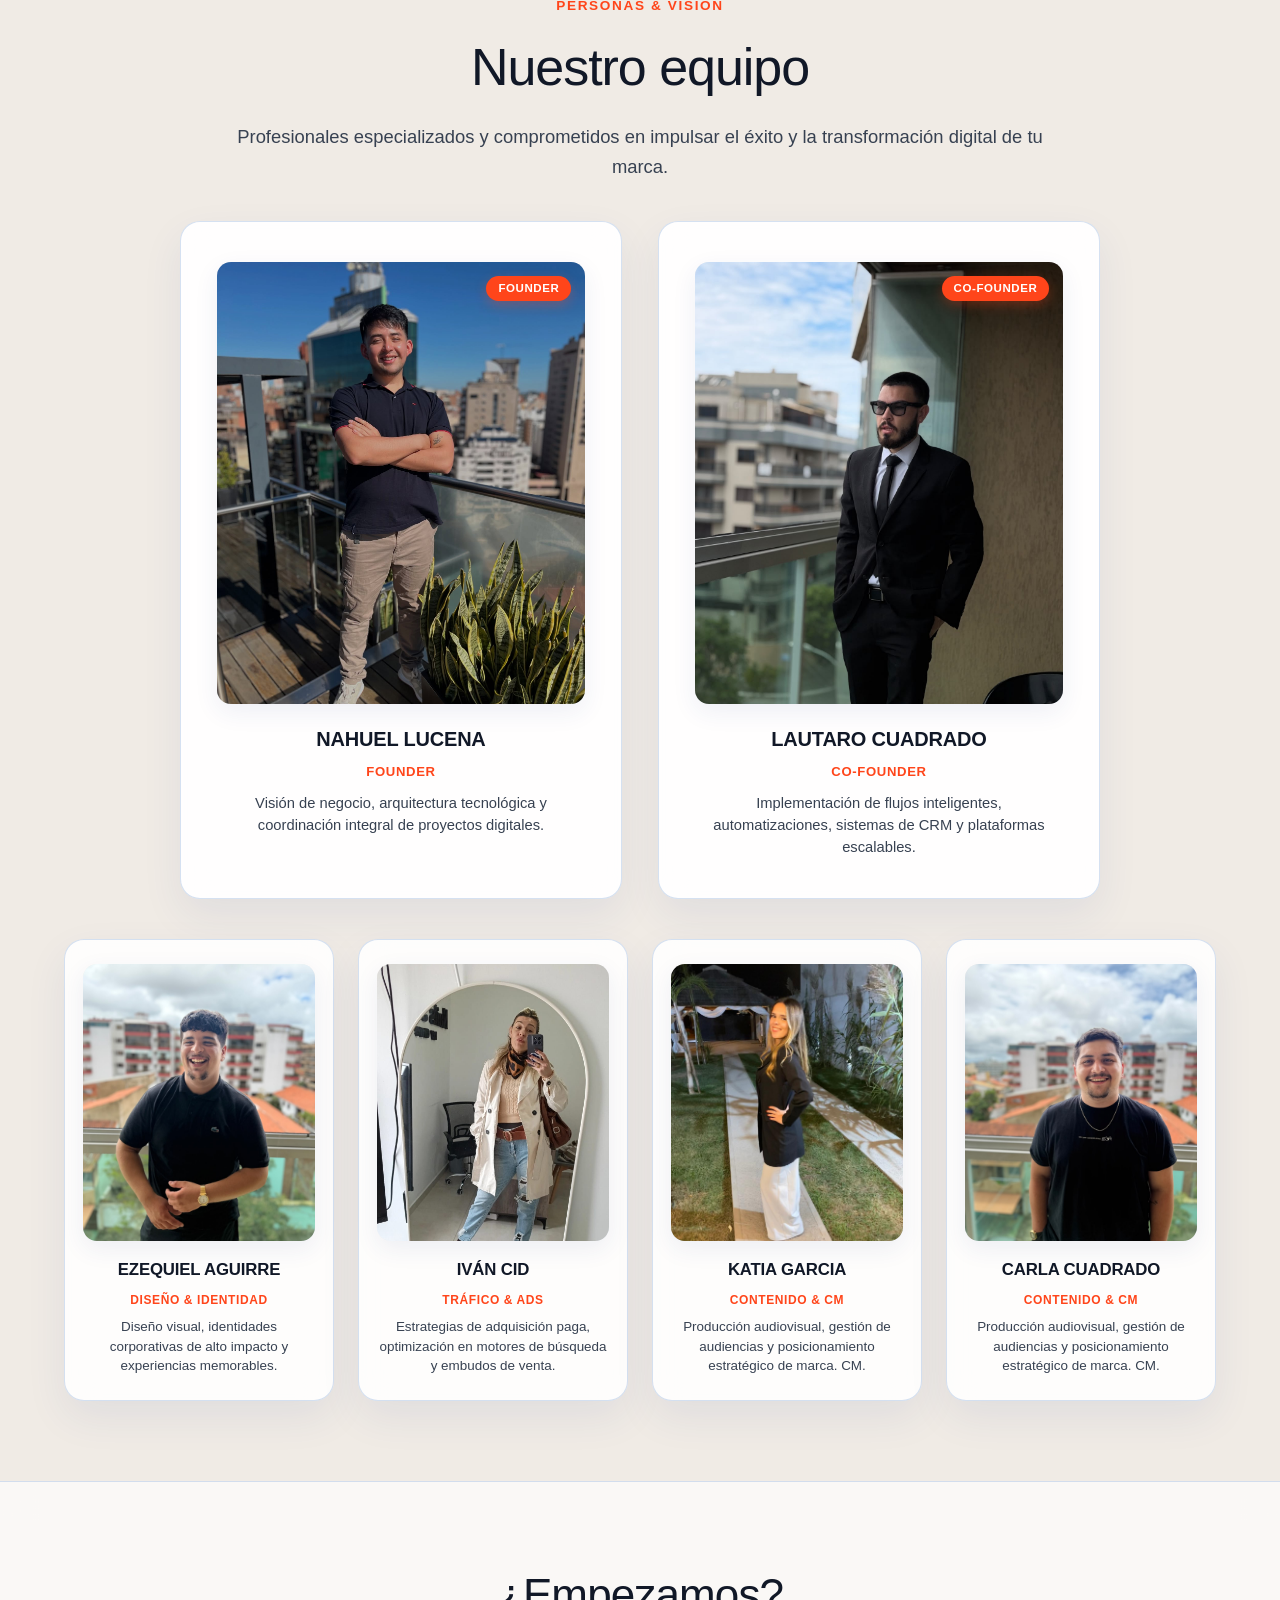
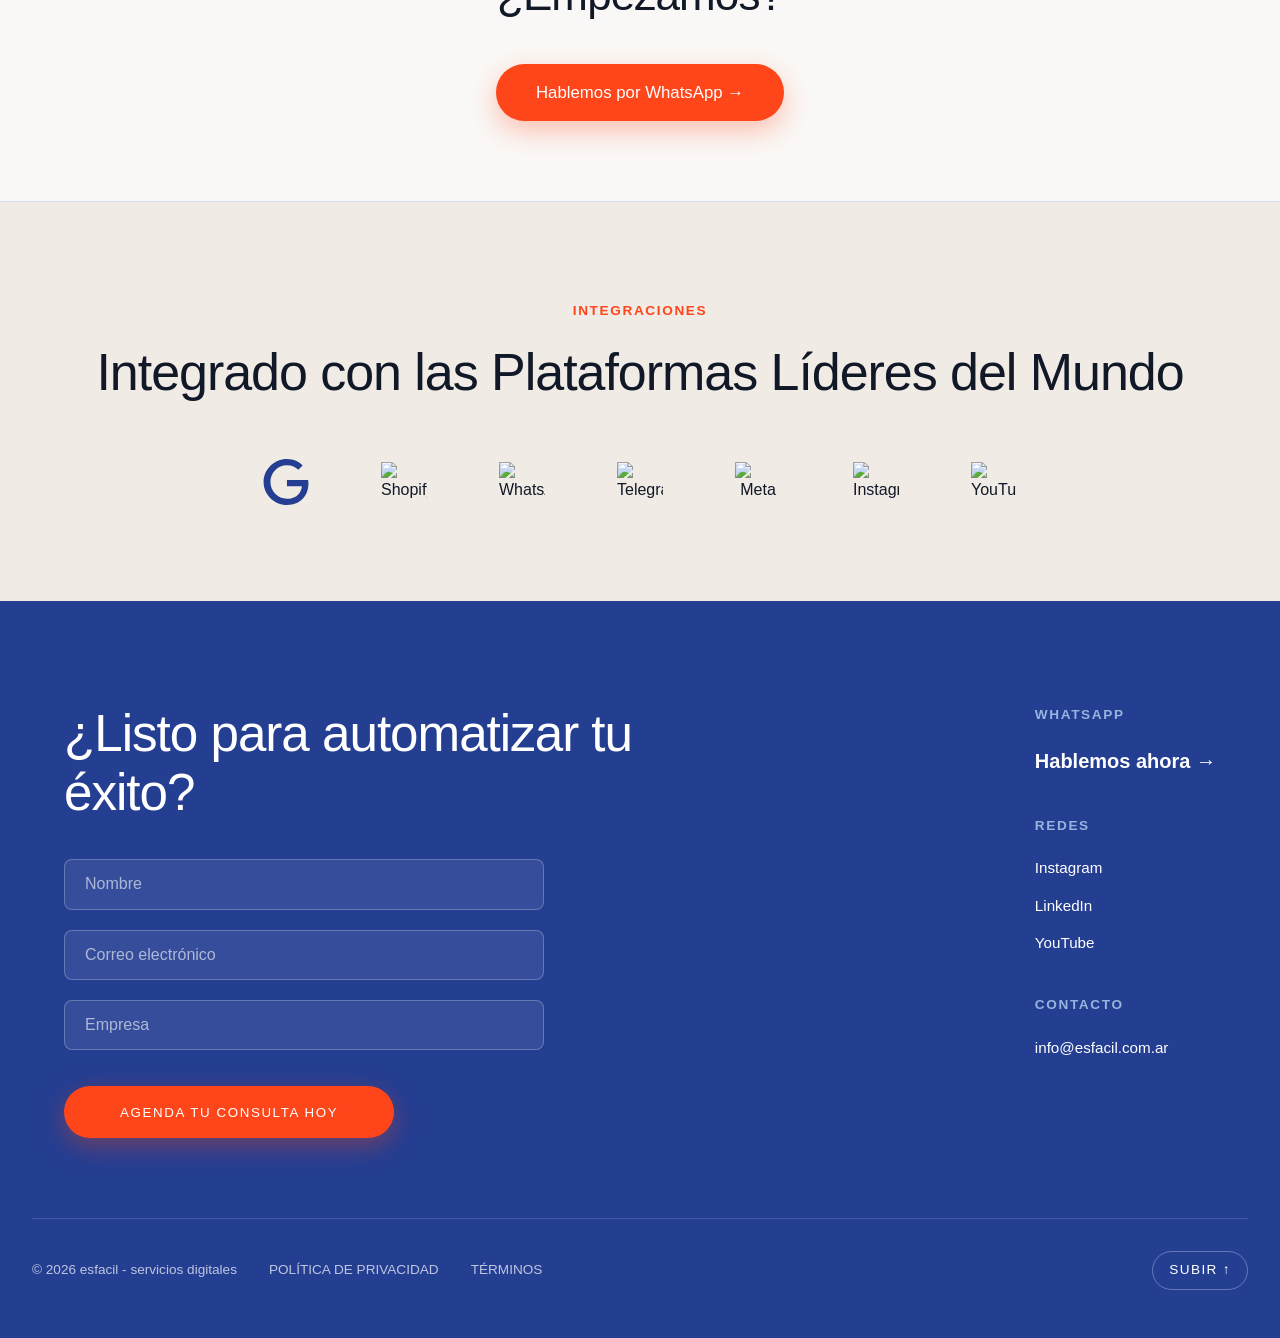
==== commit 33e165cc: "feat: connected ecosystem redesign, 2+4 team layout with photos, remove web section, update CTA to ¿" ====
--- a/index.html
+++ b/index.html
@@ -42,7 +42,7 @@
         <!-- Menú de Navegación / Atajos -->
         <div class="nav-menu" id="navMenu">
             <a href="#ecosistema-servicios" class="nav-link">SERVICIOS</a>
-            <a href="#portfolio-grid-section" class="nav-link">SITIOS WEB</a>
+            <a href="#empresas-acompanan" class="nav-link">EMPRESAS</a>
             <a href="#equipo" class="nav-link">CONOCENOS</a>
             <a href="https://www.instagram.com/esfacilshop/" target="_blank" rel="noopener noreferrer" class="nav-instagram" aria-label="Instagram">
                 <svg viewBox="0 0 24 24" width="22" height="22" fill="currentColor">
@@ -93,48 +93,150 @@
     ============================================== -->
     <section id="ecosistema-servicios">
         <div class="container text-center">
-            <span class="section-eyebrow">Servicios Conectados</span>
+            <span class="section-eyebrow">Ecosistema Integrado</span>
             <h2 class="section-title">Nuestro Ecosistema</h2>
+            <p class="section-subtitle">
+                Tres pilares estratégicos interconectados que construyen un motor digital continuo, medible y escalable.
+            </p>
             
-            <div class="ecosystem-grid">
+            <div class="ecosystem-flow-wrapper">
                 <!-- Columna 1: Identidad -->
-                <div class="ecosystem-card">
-                    <div class="ecosystem-card-header">
-                        <div class="ecosystem-badge badge-orange">01</div>
-                        <h3>Identidad</h3>
-                    </div>
-                    <ul class="ecosystem-list">
-                        <li><span class="eco-bullet">✦</span> Marca y Branding</li>
-                        <li><span class="eco-bullet">✦</span> Creación de Contenido</li>
-                        <li><span class="eco-bullet">✦</span> Community Management (CM)</li>
-                        <li><span class="eco-bullet">✦</span> Estrategia Orgánica</li>
-                        <li><span class="eco-bullet">✦</span> Edición Profesional</li>
-                    </ul>
+                <div class="ecosystem-card" data-step="1">
+                    <div class="eco-card-top">
+                        <div class="eco-badge-step badge-orange">01</div>
+                        <div class="eco-icon-wrap icon-orange">
+                            <svg viewBox="0 0 24 24" fill="none" stroke="currentColor" stroke-width="2" stroke-linecap="round" stroke-linejoin="round">
+                                <path d="m12 3-1.912 5.813a2 2 0 0 1-1.275 1.275L3 12l5.813 1.912a2 2 0 0 1 1.275 1.275L12 21l1.912-5.813a2 2 0 0 1 1.275-1.275L21 12l-5.813-1.912a2 2 0 0 1-1.275-1.275L12 3Z"/>
+                                <path d="M5 3v4M3 5h4M19 17v4M17 19h4"/>
+                            </svg>
+                        </div>
+                    </div>
+
+                    <h3 class="eco-card-title">Identidad</h3>
+                    <p class="eco-card-desc">
+                        Construimos una presencia visual magnética y de autoridad que genera confianza y nutre a tu audiencia ideal.
+                    </p>
+
+                    <div class="eco-flow-next">
+                        <span>Alimenta con autoridad y contenido a</span>
+                        <strong class="next-target">Tráfico &rarr;</strong>
+                    </div>
+
+                    <div class="eco-badges-wrap">
+                        <span class="eco-badge">✦ Marca y Branding</span>
+                        <span class="eco-badge">✦ Creación de Contenido</span>
+                        <span class="eco-badge">✦ CM (Redes)</span>
+                        <span class="eco-badge">✦ Estrategia Orgánica</span>
+                        <span class="eco-badge">✦ Edición Profesional</span>
+                    </div>
+                </div>
+
+                <!-- Conector 1 -> 2 (Desktop) -->
+                <div class="ecosystem-flow-arrow" aria-hidden="true">
+                    <div class="flow-track">
+                        <span class="flow-pulse"></span>
+                    </div>
+                    <div class="flow-node">
+                        <svg viewBox="0 0 24 24" fill="none" stroke="currentColor" stroke-width="2.5" stroke-linecap="round" stroke-linejoin="round">
+                            <line x1="5" y1="12" x2="19" y2="12"></line>
+                            <polyline points="12 5 19 12 12 19"></polyline>
+                        </svg>
+                    </div>
                 </div>
 
                 <!-- Columna 2: Tráfico -->
-                <div class="ecosystem-card">
-                    <div class="ecosystem-card-header">
-                        <div class="ecosystem-badge badge-blue">02</div>
-                        <h3>Tráfico</h3>
-                    </div>
-                    <ul class="ecosystem-list">
-                        <li><span class="eco-bullet">✦</span> SEO y Ads</li>
-                    </ul>
+                <div class="ecosystem-card" data-step="2">
+                    <div class="eco-card-top">
+                        <div class="eco-badge-step badge-blue">02</div>
+                        <div class="eco-icon-wrap icon-blue">
+                            <svg viewBox="0 0 24 24" fill="none" stroke="currentColor" stroke-width="2" stroke-linecap="round" stroke-linejoin="round">
+                                <circle cx="12" cy="12" r="10"/>
+                                <circle cx="12" cy="12" r="6"/>
+                                <circle cx="12" cy="12" r="2"/>
+                            </svg>
+                        </div>
+                    </div>
+
+                    <h3 class="eco-card-title">Tráfico</h3>
+                    <p class="eco-card-desc">
+                        Canalizamos prospectos calificados y listos para comprar directamente a tu embudo mediante pauta estratégica y posicionamiento.
+                    </p>
+
+                    <div class="eco-flow-next">
+                        <span>Deriva demanda calificada a</span>
+                        <strong class="next-target">Operación &rarr;</strong>
+                    </div>
+
+                    <div class="eco-badges-wrap">
+                        <span class="eco-badge">✦ SEO Estratégico</span>
+                        <span class="eco-badge">✦ Paid Ads (Meta & Google)</span>
+                        <span class="eco-badge">✦ Tráfico Cualificado</span>
+                        <span class="eco-badge">✦ Embudos de Conversión</span>
+                    </div>
+                </div>
+
+                <!-- Conector 2 -> 3 (Desktop) -->
+                <div class="ecosystem-flow-arrow" aria-hidden="true">
+                    <div class="flow-track">
+                        <span class="flow-pulse"></span>
+                    </div>
+                    <div class="flow-node">
+                        <svg viewBox="0 0 24 24" fill="none" stroke="currentColor" stroke-width="2.5" stroke-linecap="round" stroke-linejoin="round">
+                            <line x1="5" y1="12" x2="19" y2="12"></line>
+                            <polyline points="12 5 19 12 12 19"></polyline>
+                        </svg>
+                    </div>
                 </div>
 
                 <!-- Columna 3: Operación -->
-                <div class="ecosystem-card">
-                    <div class="ecosystem-card-header">
-                        <div class="ecosystem-badge badge-navy">03</div>
-                        <h3>Operación</h3>
-                    </div>
-                    <ul class="ecosystem-list">
-                        <li><span class="eco-bullet">✦</span> IA Interactiva Administrativa</li>
-                        <li><span class="eco-bullet">✦</span> CRM con IA</li>
-                        <li><span class="eco-bullet">✦</span> Automatización</li>
-                        <li><span class="eco-bullet">✦</span> Aplicaciones y Diseño</li>
-                    </ul>
+                <div class="ecosystem-card" data-step="3">
+                    <div class="eco-card-top">
+                        <div class="eco-badge-step badge-navy">03</div>
+                        <div class="eco-icon-wrap icon-navy">
+                            <svg viewBox="0 0 24 24" fill="none" stroke="currentColor" stroke-width="2" stroke-linecap="round" stroke-linejoin="round">
+                                <rect x="4" y="4" width="16" height="16" rx="2"/>
+                                <rect x="9" y="9" width="6" height="6"/>
+                                <line x1="9" y1="1" x2="9" y2="4"/>
+                                <line x1="15" y1="1" x2="15" y2="4"/>
+                                <line x1="9" y1="20" x2="9" y2="23"/>
+                                <line x1="15" y1="20" x2="15" y2="23"/>
+                                <line x1="20" y1="9" x2="23" y2="9"/>
+                                <line x1="20" y1="14" x2="23" y2="14"/>
+                                <line x1="1" y1="9" x2="4" y2="9"/>
+                                <line x1="1" y1="14" x2="4" y2="14"/>
+                            </svg>
+                        </div>
+                    </div>
+
+                    <h3 class="eco-card-title">Operación</h3>
+                    <p class="eco-card-desc">
+                        Sistemas inteligentes que atienden en tiempo real, automatizan procesos y cierran ventas sin fricción ni cuellos de botella.
+                    </p>
+
+                    <div class="eco-flow-next">
+                        <span>Cierra conversiones y fideliza</span>
+                        <strong class="next-target">Ciclo Continuo ✦</strong>
+                    </div>
+
+                    <div class="eco-badges-wrap">
+                        <span class="eco-badge">✦ IA Interactiva Administrativa</span>
+                        <span class="eco-badge">✦ CRM con IA</span>
+                        <span class="eco-badge">✦ Automatizaciones</span>
+                        <span class="eco-badge">✦ Aplicaciones y Diseño</span>
+                    </div>
+                </div>
+            </div>
+
+            <!-- Banner de Escalabilidad -->
+            <div class="scalability-banner">
+                <div class="scalability-icon-wrap">
+                    <svg viewBox="0 0 24 24" fill="none" stroke="currentColor" stroke-width="2" stroke-linecap="round" stroke-linejoin="round">
+                        <polyline points="22 12 18 12 15 21 9 3 6 12 2 12"></polyline>
+                    </svg>
+                </div>
+                <div class="scalability-content">
+                    <span class="scalability-title">Infraestructura 100% Escalable:</span>
+                    <span class="scalability-desc">Tu web y tus operaciones crecen al ritmo de tus ventas, sin cuellos de botella técnicos.</span>
                 </div>
             </div>
 
@@ -176,90 +278,6 @@
                 <div class="empresa-logo-card">
                     <img src="LOGOS EMPRESAS/empresa-6.png" alt="Automotores Argentinos" loading="lazy">
                 </div>
-            </div>
-        </div>
-    </section>
-
-    <!-- =============================================
-         CREACIÓN WEB (Fondo Limpio, 4 en 4 en Móvil)
-    ============================================== -->
-    <section id="portfolio-grid-section">
-        <div class="container text-center">
-            <span class="section-eyebrow">Desarrollo a Medida</span>
-            <h2 class="section-title">Creación Web</h2>
-            <p class="section-subtitle">
-                Creamos webs 100% funcionales y optimizadas con los algoritmos de búsqueda, conectadas a tus principales redes sociales y listas para cerrar clientes.
-            </p>
-            <div style="margin-bottom: 2.5rem;">
-                <a href="https://wa.me/message/M6RQL6GWVAFLL1" target="_blank" rel="noopener noreferrer" class="btn-primary">
-                    QUIERO MI SITIO WEB &rarr;
-                </a>
-            </div>
-
-            <div class="works-grid">
-                <!-- Bianchi Automotores -->
-                <a href="https://bianchiautomotorestuc.vercel.app/" target="_blank" rel="noopener noreferrer" class="work-card">
-                    <div class="work-img-wrapper">
-                        <img src="WEBS/BIANCHI AUTOMOTORES.png" alt="Bianchi Automotores" loading="lazy">
-                    </div>
-                    <h3>BIANCHI AUTOMOTORES</h3>
-                </a>
-                
-                <!-- Portal Del Norte -->
-                <a href="https://portaldelnorte.com.ar" target="_blank" rel="noopener noreferrer" class="work-card">
-                    <div class="work-img-wrapper">
-                        <img src="WEBS/PORTAL DEL NORTE.png" alt="Portal Del Norte" loading="lazy">
-                    </div>
-                    <h3>PORTAL DEL NORTE</h3>
-                </a>
-
-                <!-- Automotores Argentinos -->
-                <a href="https://automotoresargentinos.com.ar" target="_blank" rel="noopener noreferrer" class="work-card">
-                    <div class="work-img-wrapper">
-                        <img src="WEBS/AUTOMOTORES ARGENTINOS.png" alt="Automotores Argentinos" loading="lazy">
-                    </div>
-                    <h3>AUTOMOTORES ARGENTINOS</h3>
-                </a>
-
-                <!-- Importado Multimedia -->
-                <a href="https://importadomultimedia.vercel.app/" target="_blank" rel="noopener noreferrer" class="work-card">
-                    <div class="work-img-wrapper">
-                        <img src="WEBS/IMPORTADO MULTIMEDIA.png" alt="Importado Multimedia" loading="lazy">
-                    </div>
-                    <h3>IMPORTADO MULTIMEDIA</h3>
-                </a>
-
-                <!-- Fluxo -->
-                <a href="https://fl-xo.vercel.app/" target="_blank" rel="noopener noreferrer" class="work-card">
-                    <div class="work-img-wrapper">
-                        <img src="WEBS/FLUXO CONTROL DE GASTOS.png" alt="Fluxo" loading="lazy">
-                    </div>
-                    <h3>FLUXO</h3>
-                </a>
-
-                <!-- Carta Electronica -->
-                <a href="https://cartaonline-flax.vercel.app/" target="_blank" rel="noopener noreferrer" class="work-card">
-                    <div class="work-img-wrapper">
-                        <img src="WEBS/CARTA ELECTRONICA.png" alt="Carta Electrónica" loading="lazy">
-                    </div>
-                    <h3>CARTA ELECTRÓNICA</h3>
-                </a>
-
-                <!-- Street Parts -->
-                <a href="https://streetprt.vercel.app/" target="_blank" rel="noopener noreferrer" class="work-card">
-                    <div class="work-img-wrapper">
-                        <img src="WEBS/STREET PARTS.png" alt="Street Parts" loading="lazy">
-                    </div>
-                    <h3>STREET PARTS</h3>
-                </a>
-
-                <!-- Sushiwood -->
-                <a href="https://sushiwood-beta.vercel.app/" target="_blank" rel="noopener noreferrer" class="work-card">
-                    <div class="work-img-wrapper">
-                        <img src="WEBS/SUSHIWOOD.png" alt="Sushiwood" loading="lazy">
-                    </div>
-                    <h3>SUSHIWOOD</h3>
-                </a>
             </div>
         </div>
     </section>
@@ -287,7 +305,7 @@
     </section>
 
     <!-- =============================================
-         NUESTRO EQUIPO (2 Principales a la par + 3 Secundarias debajo)
+         NUESTRO EQUIPO (2 Principales Grandes + 4 Secundarias Pequeñas)
     ============================================== -->
     <section id="equipo">
         <div class="container text-center">
@@ -297,80 +315,82 @@
                 Profesionales especializados y comprometidos en impulsar el éxito y la transformación digital de tu marca.
             </p>
 
-            <!-- 2 Tarjetas Principales (Uno a la par del otro) -->
+            <!-- 2 Tarjetas Principales (Grandes - Uno a la par del otro) -->
             <div class="team-grid-primary">
+                <!-- EQUIPO 1: NAHUEL LUCENA - FOUNDER -->
                 <div class="team-card team-card-featured">
-                    <div class="team-photo-placeholder">
-                        <div class="team-photo-badge">Dirección</div>
-                        <svg class="team-avatar-icon" viewBox="0 0 24 24" fill="none" stroke="currentColor" stroke-width="1.5">
-                            <path d="M20 21v-2a4 4 0 0 0-4-4H8a4 4 0 0 0-4 4v2"></path>
-                            <circle cx="12" cy="7" r="4"></circle>
-                        </svg>
-                    </div>
-                    <div class="team-card-info">
-                        <h3>Liderazgo & Estrategia</h3>
-                        <span class="team-role">Dirección General</span>
+                    <div class="team-photo-wrapper">
+                        <img src="EQUIPO/EQUIPO1.jpg" alt="Nahuel Lucena - Founder" class="team-photo-img" loading="lazy">
+                        <div class="team-photo-badge">Founder</div>
+                    </div>
+                    <div class="team-card-info">
+                        <h3>NAHUEL LUCENA</h3>
+                        <span class="team-role">FOUNDER</span>
                         <p class="team-desc">Visión de negocio, arquitectura tecnológica y coordinación integral de proyectos digitales.</p>
                     </div>
                 </div>
 
+                <!-- EQUIPO 2: LAUTARO CUADRADO - CO-FOUNDER -->
                 <div class="team-card team-card-featured">
-                    <div class="team-photo-placeholder">
-                        <div class="team-photo-badge">Tecnología</div>
-                        <svg class="team-avatar-icon" viewBox="0 0 24 24" fill="none" stroke="currentColor" stroke-width="1.5">
-                            <path d="M20 21v-2a4 4 0 0 0-4-4H8a4 4 0 0 0-4 4v2"></path>
-                            <circle cx="12" cy="7" r="4"></circle>
-                        </svg>
-                    </div>
-                    <div class="team-card-info">
-                        <h3>Dirección Técnica & IA</h3>
-                        <span class="team-role">Operaciones & IA</span>
+                    <div class="team-photo-wrapper">
+                        <img src="EQUIPO/EQUIPO2.jpeg" alt="Lautaro Cuadrado - Co-Founder" class="team-photo-img" loading="lazy">
+                        <div class="team-photo-badge">Co-Founder</div>
+                    </div>
+                    <div class="team-card-info">
+                        <h3>LAUTARO CUADRADO</h3>
+                        <span class="team-role">CO-FOUNDER</span>
                         <p class="team-desc">Implementación de flujos inteligentes, automatizaciones, sistemas de CRM y plataformas escalables.</p>
                     </div>
                 </div>
             </div>
 
-            <!-- 3 Tarjetas Secundarias (Debajo, una a la par de la otra) -->
+            <!-- 4 Tarjetas Secundarias (Pequeñas - Debajo, una a la par de la otra) -->
             <div class="team-grid-secondary">
-                <div class="team-card">
-                    <div class="team-photo-placeholder small-photo">
-                        <svg class="team-avatar-icon" viewBox="0 0 24 24" fill="none" stroke="currentColor" stroke-width="1.5">
-                            <path d="M20 21v-2a4 4 0 0 0-4-4H8a4 4 0 0 0-4 4v2"></path>
-                            <circle cx="12" cy="7" r="4"></circle>
-                        </svg>
-                    </div>
-                    <div class="team-card-info">
-                        <h3>Diseño & Identidad</h3>
-                        <span class="team-role">Branding</span>
+                <!-- EQUIPO 3: EZEQUIEL AGUIRRE -->
+                <div class="team-card team-card-small">
+                    <div class="team-photo-wrapper small-photo">
+                        <img src="EQUIPO/EQUIPO3.jpeg" alt="Ezequiel Aguirre" class="team-photo-img" loading="lazy">
+                    </div>
+                    <div class="team-card-info">
+                        <h3>EZEQUIEL AGUIRRE</h3>
+                        <span class="team-role">Diseño & Identidad</span>
                         <p class="team-desc">Diseño visual, identidades corporativas de alto impacto y experiencias memorables.</p>
                     </div>
                 </div>
 
-                <div class="team-card">
-                    <div class="team-photo-placeholder small-photo">
-                        <svg class="team-avatar-icon" viewBox="0 0 24 24" fill="none" stroke="currentColor" stroke-width="1.5">
-                            <path d="M20 21v-2a4 4 0 0 0-4-4H8a4 4 0 0 0-4 4v2"></path>
-                            <circle cx="12" cy="7" r="4"></circle>
-                        </svg>
-                    </div>
-                    <div class="team-card-info">
-                        <h3>Tráfico & Ads</h3>
-                        <span class="team-role">Growth</span>
+                <!-- EQUIPO 4: IVÁN CID -->
+                <div class="team-card team-card-small">
+                    <div class="team-photo-wrapper small-photo">
+                        <img src="EQUIPO/EQUIPO4.jpeg" alt="Iván Cid" class="team-photo-img" loading="lazy">
+                    </div>
+                    <div class="team-card-info">
+                        <h3>IVÁN CID</h3>
+                        <span class="team-role">Tráfico & Ads</span>
                         <p class="team-desc">Estrategias de adquisición paga, optimización en motores de búsqueda y embudos de venta.</p>
                     </div>
                 </div>
 
-                <div class="team-card">
-                    <div class="team-photo-placeholder small-photo">
-                        <svg class="team-avatar-icon" viewBox="0 0 24 24" fill="none" stroke="currentColor" stroke-width="1.5">
-                            <path d="M20 21v-2a4 4 0 0 0-4-4H8a4 4 0 0 0-4 4v2"></path>
-                            <circle cx="12" cy="7" r="4"></circle>
-                        </svg>
-                    </div>
-                    <div class="team-card-info">
-                        <h3>Contenido & Redes</h3>
-                        <span class="team-role">Social Media</span>
-                        <p class="team-desc">Producción audiovisual, gestión de audiencias y posicionamiento estratégico de marca.</p>
+                <!-- EQUIPO 5: KATIA GARCIA -->
+                <div class="team-card team-card-small">
+                    <div class="team-photo-wrapper small-photo">
+                        <img src="EQUIPO/EQUIPO5.jpeg" alt="Katia Garcia" class="team-photo-img" loading="lazy">
+                    </div>
+                    <div class="team-card-info">
+                        <h3>KATIA GARCIA</h3>
+                        <span class="team-role">Contenido & CM</span>
+                        <p class="team-desc">Producción audiovisual, gestión de audiencias y posicionamiento estratégico de marca. CM.</p>
+                    </div>
+                </div>
+
+                <!-- EQUIPO 6: CARLA CUADRADO -->
+                <div class="team-card team-card-small">
+                    <div class="team-photo-wrapper small-photo">
+                        <img src="EQUIPO/EQUIPO6.jpeg" alt="Carla Cuadrado" class="team-photo-img" loading="lazy">
+                    </div>
+                    <div class="team-card-info">
+                        <h3>CARLA CUADRADO</h3>
+                        <span class="team-role">Contenido & CM</span>
+                        <p class="team-desc">Producción audiovisual, gestión de audiencias y posicionamiento estratégico de marca. CM.</p>
                     </div>
                 </div>
             </div>
@@ -380,7 +400,7 @@
     <!-- POST-PORTFOLIO CTA -->
     <section class="post-portfolio-cta text-center">
         <div class="container">
-            <h2>¿Querés que tu negocio esté acá?</h2>
+            <h2>¿Empezamos?</h2>
             <a href="https://wa.me/message/M6RQL6GWVAFLL1" target="_blank" rel="noopener noreferrer" class="btn-primary" style="margin-top: 1.5rem;">Hablemos por WhatsApp &rarr;</a>
         </div>
     </section>
--- a/styles.css
+++ b/styles.css
@@ -455,53 +455,136 @@
     position: relative;
 }
 
-.ecosystem-grid {
-    display: grid;
-    grid-template-columns: repeat(3, 1fr);
-    gap: 2rem;
-    margin-top: 3rem;
+.ecosystem-flow-wrapper {
+    display: flex;
+    align-items: stretch;
+    justify-content: space-between;
+    gap: 1.25rem;
+    margin-top: 3.5rem;
     margin-bottom: 3rem;
+    position: relative;
+}
+
+.ecosystem-card {
+    flex: 1 1 0;
+    min-width: 0;
+    background: rgba(255, 255, 255, 0.82);
+    backdrop-filter: blur(20px);
+    -webkit-backdrop-filter: blur(20px);
+    border: 1.5px solid rgba(255, 255, 255, 0.95);
+    border-radius: var(--radius-lg);
+    padding: 2.5rem 2rem;
+    box-shadow: 0 12px 36px rgba(36, 62, 146, 0.07), 0 1px 3px rgba(0, 0, 0, 0.03);
+    display: flex;
+    flex-direction: column;
     text-align: left;
-}
-
-.ecosystem-card {
-    background: var(--surface-glass);
-    backdrop-filter: blur(18px);
-    -webkit-backdrop-filter: blur(18px);
-    border: 1px solid var(--surface-glass-border);
-    border-radius: var(--radius-lg);
-    padding: 2.75rem 2.25rem;
-    box-shadow: var(--surface-shadow);
     transition: all 0.35s cubic-bezier(0.4, 0, 0.2, 1);
-    display: flex;
-    flex-direction: column;
-}
-
-.ecosystem-card:hover {
-    transform: translateY(-8px);
-    box-shadow: var(--surface-shadow-hover);
+    position: relative;
+    z-index: 2;
+}
+
+/* Hover Dimming & Highlighting (Interconnected Interaction) */
+.ecosystem-flow-wrapper:hover .ecosystem-card,
+.ecosystem-flow-wrapper.is-hovering .ecosystem-card {
+    opacity: 0.48;
+    transform: scale(0.985);
+    filter: grayscale(15%);
+}
+
+.ecosystem-flow-wrapper .ecosystem-card:hover,
+.ecosystem-flow-wrapper .ecosystem-card.is-active {
+    opacity: 1 !important;
+    transform: translateY(-8px) scale(1.02) !important;
+    filter: none !important;
+    border-color: var(--brand-orange) !important;
+    box-shadow: 0 20px 45px rgba(255, 69, 26, 0.22), 0 0 0 1px rgba(255, 69, 26, 0.35), 0 0 35px rgba(36, 62, 146, 0.12) !important;
+    background: rgba(255, 255, 255, 0.98) !important;
+    z-index: 10;
+}
+
+/* Flow Connectors Between Cards */
+.ecosystem-flow-arrow {
+    display: flex;
+    align-items: center;
+    justify-content: center;
+    position: relative;
+    width: 44px;
+    flex-shrink: 0;
+    z-index: 1;
+}
+
+.flow-track {
+    position: absolute;
+    top: 50%;
+    left: -8px;
+    right: -8px;
+    height: 3px;
+    background: linear-gradient(90deg, rgba(255, 69, 26, 0.35), rgba(36, 62, 146, 0.45));
+    transform: translateY(-50%);
+    border-radius: 2px;
+    overflow: hidden;
+}
+
+.flow-pulse {
+    position: absolute;
+    top: 0;
+    left: -100%;
+    width: 100%;
+    height: 100%;
+    background: linear-gradient(90deg, transparent, var(--brand-orange), transparent);
+    animation: flowPulse 2.4s cubic-bezier(0.4, 0, 0.2, 1) infinite;
+}
+
+@keyframes flowPulse {
+    0% { left: -100%; }
+    100% { left: 100%; }
+}
+
+.flow-node {
+    position: relative;
+    z-index: 2;
+    width: 36px;
+    height: 36px;
+    border-radius: 50%;
+    background: #FFFFFF;
+    border: 1.5px solid rgba(36, 62, 146, 0.2);
+    display: flex;
+    align-items: center;
+    justify-content: center;
+    color: var(--brand-orange);
+    box-shadow: 0 4px 14px rgba(36, 62, 146, 0.12);
+    transition: all 0.35s ease;
+}
+
+.flow-node svg {
+    width: 18px;
+    height: 18px;
+}
+
+.ecosystem-flow-wrapper:hover .flow-node {
     border-color: var(--brand-orange);
-}
-
-.ecosystem-card-header {
-    display: flex;
-    align-items: center;
-    gap: 1.15rem;
-    margin-bottom: 2rem;
-    padding-bottom: 1.25rem;
-    border-bottom: 1px solid rgba(150, 180, 222, 0.35);
-}
-
-.ecosystem-badge {
-    width: 44px;
-    height: 44px;
-    border-radius: var(--radius-sm);
+    box-shadow: 0 0 16px rgba(255, 69, 26, 0.45);
+    transform: scale(1.08);
+}
+
+/* Card Content Elements */
+.eco-card-top {
+    display: flex;
+    align-items: center;
+    justify-content: space-between;
+    margin-bottom: 1.5rem;
+}
+
+.eco-badge-step {
+    width: 38px;
+    height: 38px;
+    border-radius: 10px;
     display: flex;
     align-items: center;
     justify-content: center;
     font-family: var(--font-main);
     font-weight: 700;
-    font-size: 1rem;
+    font-size: 0.95rem;
     color: #fff;
     flex-shrink: 0;
 }
@@ -522,34 +605,159 @@
     box-shadow: 0 4px 14px rgba(36, 62, 146, 0.3);
 }
 
-.ecosystem-card-header h3 {
-    font-family: var(--font-main);
-    font-size: 1.6rem;
+.eco-icon-wrap {
+    width: 44px;
+    height: 44px;
+    border-radius: 12px;
+    display: flex;
+    align-items: center;
+    justify-content: center;
+    transition: transform 0.3s ease;
+}
+
+.eco-icon-wrap svg {
+    width: 22px;
+    height: 22px;
+}
+
+.ecosystem-card:hover .eco-icon-wrap {
+    transform: scale(1.1) rotate(4deg);
+}
+
+.icon-orange {
+    background: rgba(255, 69, 26, 0.12);
+    color: var(--brand-orange);
+}
+
+.icon-blue {
+    background: rgba(150, 180, 222, 0.25);
+    color: var(--brand-blue-deep);
+}
+
+.icon-navy {
+    background: rgba(36, 62, 146, 0.12);
+    color: var(--brand-blue-deep);
+}
+
+.eco-card-title {
+    font-family: var(--font-main);
+    font-size: 1.65rem;
     font-weight: 500; /* Satoshi Medium */
     color: var(--text-primary);
+    margin-bottom: 0.65rem;
     letter-spacing: -0.01em;
 }
 
-.ecosystem-list {
-    list-style: none;
-    display: flex;
-    flex-direction: column;
+.eco-card-desc {
+    font-size: 0.96rem;
+    color: var(--text-secondary);
+    line-height: 1.55;
+    margin-bottom: 1.25rem;
+}
+
+.eco-flow-next {
+    font-size: 0.78rem;
+    color: var(--brand-blue-deep);
+    background: rgba(36, 62, 146, 0.05);
+    padding: 0.45rem 0.85rem;
+    border-radius: var(--radius-sm);
+    margin-bottom: 1.5rem;
+    display: flex;
+    align-items: center;
+    justify-content: space-between;
+    gap: 0.5rem;
+}
+
+.next-target {
+    color: var(--brand-orange);
+    font-weight: 700;
+    font-size: 0.82rem;
+}
+
+.eco-badges-wrap {
+    display: flex;
+    flex-wrap: wrap;
+    gap: 0.5rem;
+    margin-top: auto;
+    padding-top: 1.15rem;
+    border-top: 1px solid rgba(150, 180, 222, 0.25);
+}
+
+.eco-badge {
+    font-size: 0.82rem;
+    font-weight: 500;
+    color: var(--brand-blue-deep);
+    background: rgba(255, 255, 255, 0.85);
+    border: 1px solid rgba(150, 180, 222, 0.4);
+    padding: 0.35rem 0.8rem;
+    border-radius: var(--radius-pill);
+    box-shadow: 0 2px 6px rgba(36, 62, 146, 0.04);
+    transition: all 0.25s ease;
+}
+
+.ecosystem-card:hover .eco-badge {
+    background: rgba(255, 69, 26, 0.08);
+    border-color: rgba(255, 69, 26, 0.35);
+    color: var(--brand-orange);
+}
+
+/* Banner de Escalabilidad */
+.scalability-banner {
+    background: rgba(255, 255, 255, 0.88);
+    backdrop-filter: blur(16px);
+    -webkit-backdrop-filter: blur(16px);
+    border: 1px solid rgba(36, 62, 146, 0.15);
+    border-left: 4px solid var(--brand-orange);
+    border-radius: var(--radius-md);
+    padding: 1.25rem 2rem;
+    max-width: 950px;
+    margin: 0 auto 2.5rem;
+    display: flex;
+    align-items: center;
+    justify-content: center;
     gap: 1.25rem;
-    flex-grow: 1;
-}
-
-.ecosystem-list li {
+    box-shadow: 0 10px 30px rgba(36, 62, 146, 0.07);
+    transition: transform 0.3s ease, box-shadow 0.3s ease;
+}
+
+.scalability-banner:hover {
+    transform: translateY(-2px);
+    box-shadow: 0 14px 36px rgba(36, 62, 146, 0.12);
+}
+
+.scalability-icon-wrap {
+    width: 44px;
+    height: 44px;
+    border-radius: 50%;
+    background: rgba(255, 69, 26, 0.12);
+    color: var(--brand-orange);
+    display: flex;
+    align-items: center;
+    justify-content: center;
+    flex-shrink: 0;
+    box-shadow: 0 4px 12px rgba(255, 69, 26, 0.25);
+}
+
+.scalability-icon-wrap svg {
+    width: 22px;
+    height: 22px;
+}
+
+.scalability-content {
+    text-align: left;
+}
+
+.scalability-title {
+    font-weight: 700;
+    color: var(--brand-blue-deep);
     font-size: 1.05rem;
-    color: var(--text-secondary);
-    display: flex;
-    align-items: center;
-    gap: 0.95rem;
-    font-weight: 500;
-}
-
-.eco-bullet {
-    color: var(--brand-orange);
-    font-size: 0.85rem;
+    margin-right: 0.4rem;
+}
+
+.scalability-desc {
+    color: var(--text-primary);
+    font-size: 1rem;
+    line-height: 1.5;
 }
 
 .ecosystem-footer-text {
@@ -566,6 +774,13 @@
     padding: 1.15rem 3.25rem;
     font-size: 1.05rem;
     letter-spacing: 0.05em;
+    position: relative;
+    overflow: hidden;
+}
+
+.ecosystem-cta:hover {
+    transform: translateY(-3px) scale(1.02);
+    box-shadow: 0 16px 36px rgba(255, 69, 26, 0.5);
 }
 
 /* ================================================
@@ -613,72 +828,6 @@
 
 .empresa-logo-card:hover img {
     transform: scale(1.08);
-}
-
-/* ================================================
-   CREACIÓN WEB (PORTFOLIO GRID - Fondo Limpio)
-   ================================================ */
-#portfolio-grid-section {
-    padding: 5.5rem 2rem;
-    position: relative;
-}
-
-.works-grid {
-    display: grid;
-    grid-template-columns: repeat(4, 1fr);
-    gap: 2rem;
-}
-
-.work-card {
-    display: block;
-    text-decoration: none;
-    background: transparent;
-    border: none;
-    box-shadow: none;
-    backdrop-filter: none;
-    -webkit-backdrop-filter: none;
-    padding: 0;
-    transition: transform 0.35s ease;
-}
-
-.work-card:hover {
-    transform: translateY(-5px);
-}
-
-.work-img-wrapper {
-    width: 100%;
-    overflow: hidden;
-    margin-bottom: 0.85rem;
-    background: transparent;
-    border: none;
-}
-
-.work-img-wrapper img {
-    width: 100%;
-    height: auto;
-    display: block;
-    border-radius: var(--radius-sm);
-    box-shadow: 0 8px 24px rgba(36, 62, 146, 0.08);
-    transition: transform 0.4s ease, box-shadow 0.4s ease;
-}
-
-.work-card:hover .work-img-wrapper img {
-    transform: scale(1.03);
-    box-shadow: 0 14px 32px rgba(36, 62, 146, 0.16);
-}
-
-.work-card h3 {
-    font-family: var(--font-main);
-    font-size: 0.95rem;
-    font-weight: 500; /* Satoshi Medium */
-    text-align: center;
-    letter-spacing: 0.04em;
-    color: var(--text-primary);
-    transition: color 0.3s ease;
-}
-
-.work-card:hover h3 {
-    color: var(--brand-orange);
 }
 
 /* ================================================
@@ -765,10 +914,10 @@
 }
 
 /* ================================================
-   NUESTRO EQUIPO (2 Principales + 3 Secundarias)
+   NUESTRO EQUIPO (2 Principales Grandes + 4 Secundarias Pequeñas)
    ================================================ */
 #equipo {
-    padding: 6rem 2rem;
+    padding: 6.5rem 2rem 5rem;
     position: relative;
 }
 
@@ -776,15 +925,15 @@
     display: grid;
     grid-template-columns: repeat(2, 1fr);
     gap: 2.25rem;
-    max-width: 950px;
-    margin: 0 auto 2.25rem;
+    max-width: 920px;
+    margin: 0 auto 2.5rem;
 }
 
 .team-grid-secondary {
     display: grid;
-    grid-template-columns: repeat(3, 1fr);
-    gap: 1.75rem;
-    max-width: 1150px;
+    grid-template-columns: repeat(4, 1fr);
+    gap: 1.5rem;
+    max-width: 1200px;
     margin: 0 auto;
 }
 
@@ -794,11 +943,13 @@
     -webkit-backdrop-filter: blur(16px);
     border: 1px solid var(--surface-glass-border);
     border-radius: var(--radius-lg);
-    padding: 2.25rem;
+    padding: 2rem 1.5rem;
     box-shadow: var(--surface-shadow);
     text-align: center;
     transition: all 0.35s cubic-bezier(0.4, 0, 0.2, 1);
     position: relative;
+    display: flex;
+    flex-direction: column;
 }
 
 .team-card:hover {
@@ -808,34 +959,45 @@
 }
 
 .team-card-featured {
-    padding: 2.75rem 2.25rem;
+    padding: 2.5rem 2.25rem;
     border-width: 1.5px;
     background: rgba(255, 255, 255, 0.94);
 }
 
-.team-photo-placeholder {
+.team-card-small {
+    padding: 1.5rem 1.15rem;
+}
+
+.team-photo-wrapper {
     width: 100%;
-    aspect-ratio: 16/10;
+    aspect-ratio: 4 / 4.8;
     border-radius: var(--radius-md);
     background: linear-gradient(135deg, rgba(240, 235, 229, 0.8) 0%, rgba(150, 180, 222, 0.25) 100%);
-    border: 2px dashed rgba(150, 180, 222, 0.6);
     display: flex;
     align-items: center;
     justify-content: center;
-    margin-bottom: 1.5rem;
+    margin-bottom: 1.25rem;
     position: relative;
     overflow: hidden;
+    box-shadow: 0 8px 24px rgba(36, 62, 146, 0.08);
 }
 
 .small-photo {
-    aspect-ratio: 16/11;
-}
-
-.team-avatar-icon {
-    width: 44px;
-    height: 44px;
-    color: var(--brand-blue-deep);
-    opacity: 0.35;
+    aspect-ratio: 4 / 4.8;
+    margin-bottom: 1rem;
+}
+
+.team-photo-img {
+    width: 100%;
+    height: 100%;
+    object-fit: cover;
+    object-position: center 15%;
+    display: block;
+    transition: transform 0.4s ease;
+}
+
+.team-card:hover .team-photo-img {
+    transform: scale(1.05);
 }
 
 .team-photo-badge {
@@ -851,31 +1013,47 @@
     letter-spacing: 0.05em;
     text-transform: uppercase;
     box-shadow: 0 4px 12px rgba(255, 69, 26, 0.3);
+    z-index: 2;
 }
 
 .team-card-info h3 {
     font-family: var(--font-main);
-    font-size: 1.3rem;
-    font-weight: 500; /* Satoshi Medium */
+    font-size: 1.25rem;
+    font-weight: 700;
     color: var(--text-primary);
-    margin-bottom: 0.35rem;
+    margin-bottom: 0.3rem;
+    letter-spacing: -0.01em;
+}
+
+.team-card-small .team-card-info h3 {
+    font-size: 1.05rem;
 }
 
 .team-role {
     display: inline-block;
     font-family: var(--font-main);
-    font-size: 0.85rem;
+    font-size: 0.82rem;
     font-weight: 700;
     color: var(--brand-orange);
     letter-spacing: 0.05em;
-    margin-bottom: 0.75rem;
+    margin-bottom: 0.65rem;
     text-transform: uppercase;
+}
+
+.team-card-small .team-role {
+    font-size: 0.75rem;
+    margin-bottom: 0.5rem;
 }
 
 .team-desc {
     font-size: 0.92rem;
     color: var(--text-secondary);
     line-height: 1.5;
+}
+
+.team-card-small .team-desc {
+    font-size: 0.84rem;
+    line-height: 1.45;
 }
 
 /* ================================================
@@ -1114,7 +1292,6 @@
     }
     #ecosistema-servicios,
     #empresas-acompanan,
-    #portfolio-grid-section,
     #benefits,
     #equipo,
     #ecosystem {
@@ -1182,44 +1359,85 @@
     }
 
     /* NUESTRO ECOSISTEMA EN MÓVIL: 3 CUADROS EN UNA SOLA LÍNEA */
-    .ecosystem-grid {
-        grid-template-columns: repeat(3, 1fr);
-        gap: 0.45rem;
-        margin-top: 1.75rem;
-        margin-bottom: 1.75rem;
+    .ecosystem-flow-wrapper {
+        display: flex;
+        gap: 0.35rem;
+        margin-top: 1.5rem;
+        margin-bottom: 1.5rem;
+    }
+    .ecosystem-flow-arrow {
+        display: none;
     }
     .ecosystem-card {
-        padding: 0.85rem 0.5rem;
+        flex: 1 1 0;
+        min-width: 0;
+        padding: 0.75rem 0.35rem;
         border-radius: var(--radius-sm);
-    }
-    .ecosystem-card-header {
-        flex-direction: column;
-        align-items: flex-start;
-        gap: 0.35rem;
-        margin-bottom: 0.65rem;
-        padding-bottom: 0.45rem;
-    }
-    .ecosystem-badge {
-        width: 24px;
-        height: 24px;
-        font-size: 0.7rem;
+        border-width: 1px;
+    }
+    .eco-card-top {
+        margin-bottom: 0.35rem;
+    }
+    .eco-badge-step {
+        width: 22px;
+        height: 22px;
+        font-size: 0.65rem;
+        border-radius: 5px;
+    }
+    .eco-icon-wrap {
+        width: 22px;
+        height: 22px;
+        border-radius: 6px;
+    }
+    .eco-icon-wrap svg {
+        width: 13px;
+        height: 13px;
+    }
+    .eco-card-title {
+        font-size: 0.82rem;
+        margin-bottom: 0.25rem;
+        line-height: 1.1;
+    }
+    .eco-card-desc {
+        font-size: 0.58rem;
+        line-height: 1.25;
+        margin-bottom: 0.45rem;
+    }
+    .eco-flow-next {
+        display: none;
+    }
+    .eco-badges-wrap {
+        gap: 0.22rem;
+        padding-top: 0.4rem;
+        border-top: 1px solid rgba(150, 180, 222, 0.2);
+    }
+    .eco-badge {
+        font-size: 0.5rem;
+        padding: 0.18rem 0.35rem;
         border-radius: 4px;
-    }
-    .ecosystem-card-header h3 {
-        font-size: 0.85rem;
-        line-height: 1.1;
-    }
-    .ecosystem-list {
-        gap: 0.45rem;
-    }
-    .ecosystem-list li {
-        font-size: 0.62rem;
-        line-height: 1.22;
-        gap: 0.25rem;
-        word-break: break-word;
-    }
-    .eco-bullet {
-        font-size: 0.5rem;
+        line-height: 1.15;
+    }
+    .scalability-banner {
+        padding: 0.85rem 0.85rem;
+        gap: 0.65rem;
+        margin-bottom: 1.5rem;
+    }
+    .scalability-icon-wrap {
+        width: 32px;
+        height: 32px;
+    }
+    .scalability-icon-wrap svg {
+        width: 16px;
+        height: 16px;
+    }
+    .scalability-title {
+        font-size: 0.76rem;
+        display: block;
+        margin-bottom: 0.15rem;
+    }
+    .scalability-desc {
+        font-size: 0.72rem;
+        line-height: 1.35;
     }
     .ecosystem-footer-text {
         font-size: 0.88rem;
@@ -1238,66 +1456,64 @@
         max-width: 95%;
     }
 
-    /* CREACIÓN WEB EN MÓVIL: 4 EN 4 */
-    .works-grid {
-        grid-template-columns: repeat(4, 1fr);
-        gap: 0.45rem;
-    }
-    .work-img-wrapper {
-        margin-bottom: 0.35rem;
-    }
-    .work-card h3 {
-        font-size: 0.55rem;
-        letter-spacing: 0.01em;
-        line-height: 1.2;
-    }
-
-    /* EQUIPO EN MÓVIL: 2 PRINCIPALES A LA PAR + 3 SECUNDARIAS DEBAJO A LA PAR */
+    /* EQUIPO EN MÓVIL: 2 PRINCIPALES A LA PAR + 4 SECUNDARIAS DEBAJO A LA PAR */
     .team-grid-primary {
         grid-template-columns: repeat(2, 1fr);
         gap: 0.65rem;
-        margin-bottom: 0.75rem;
+        margin-bottom: 0.65rem;
     }
     .team-grid-secondary {
-        grid-template-columns: repeat(3, 1fr);
-        gap: 0.45rem;
+        grid-template-columns: repeat(4, 1fr);
+        gap: 0.32rem;
     }
     .team-card {
-        padding: 0.75rem 0.45rem;
+        padding: 0.65rem 0.35rem;
         border-radius: var(--radius-sm);
     }
     .team-card-featured {
-        padding: 0.95rem 0.55rem;
-    }
-    .team-photo-placeholder {
-        aspect-ratio: 16/11;
-        margin-bottom: 0.5rem;
+        padding: 0.85rem 0.55rem;
+    }
+    .team-card-small {
+        padding: 0.5rem 0.22rem;
+    }
+    .team-photo-wrapper {
+        aspect-ratio: 4 / 4.8;
+        margin-bottom: 0.45rem;
         border-radius: 6px;
     }
     .small-photo {
-        aspect-ratio: 16/12;
-    }
-    .team-avatar-icon {
-        width: 24px;
-        height: 24px;
+        aspect-ratio: 4 / 4.8;
+        margin-bottom: 0.35rem;
     }
     .team-photo-badge {
-        top: 0.3rem;
-        right: 0.3rem;
-        font-size: 0.5rem;
-        padding: 0.15rem 0.4rem;
+        top: 0.25rem;
+        right: 0.25rem;
+        font-size: 0.46rem;
+        padding: 0.12rem 0.35rem;
     }
     .team-card-info h3 {
-        font-size: 0.78rem;
-        margin-bottom: 0.15rem;
+        font-size: 0.72rem;
+        margin-bottom: 0.12rem;
+        line-height: 1.15;
+    }
+    .team-card-small .team-card-info h3 {
+        font-size: 0.56rem;
     }
     .team-role {
-        font-size: 0.62rem;
-        margin-bottom: 0.3rem;
+        font-size: 0.52rem;
+        margin-bottom: 0.25rem;
+    }
+    .team-card-small .team-role {
+        font-size: 0.44rem;
+        margin-bottom: 0.18rem;
     }
     .team-desc {
-        font-size: 0.58rem;
+        font-size: 0.54rem;
         line-height: 1.25;
+    }
+    .team-card-small .team-desc {
+        font-size: 0.45rem;
+        line-height: 1.2;
     }
 
     /* Benefits Checklist móvil */
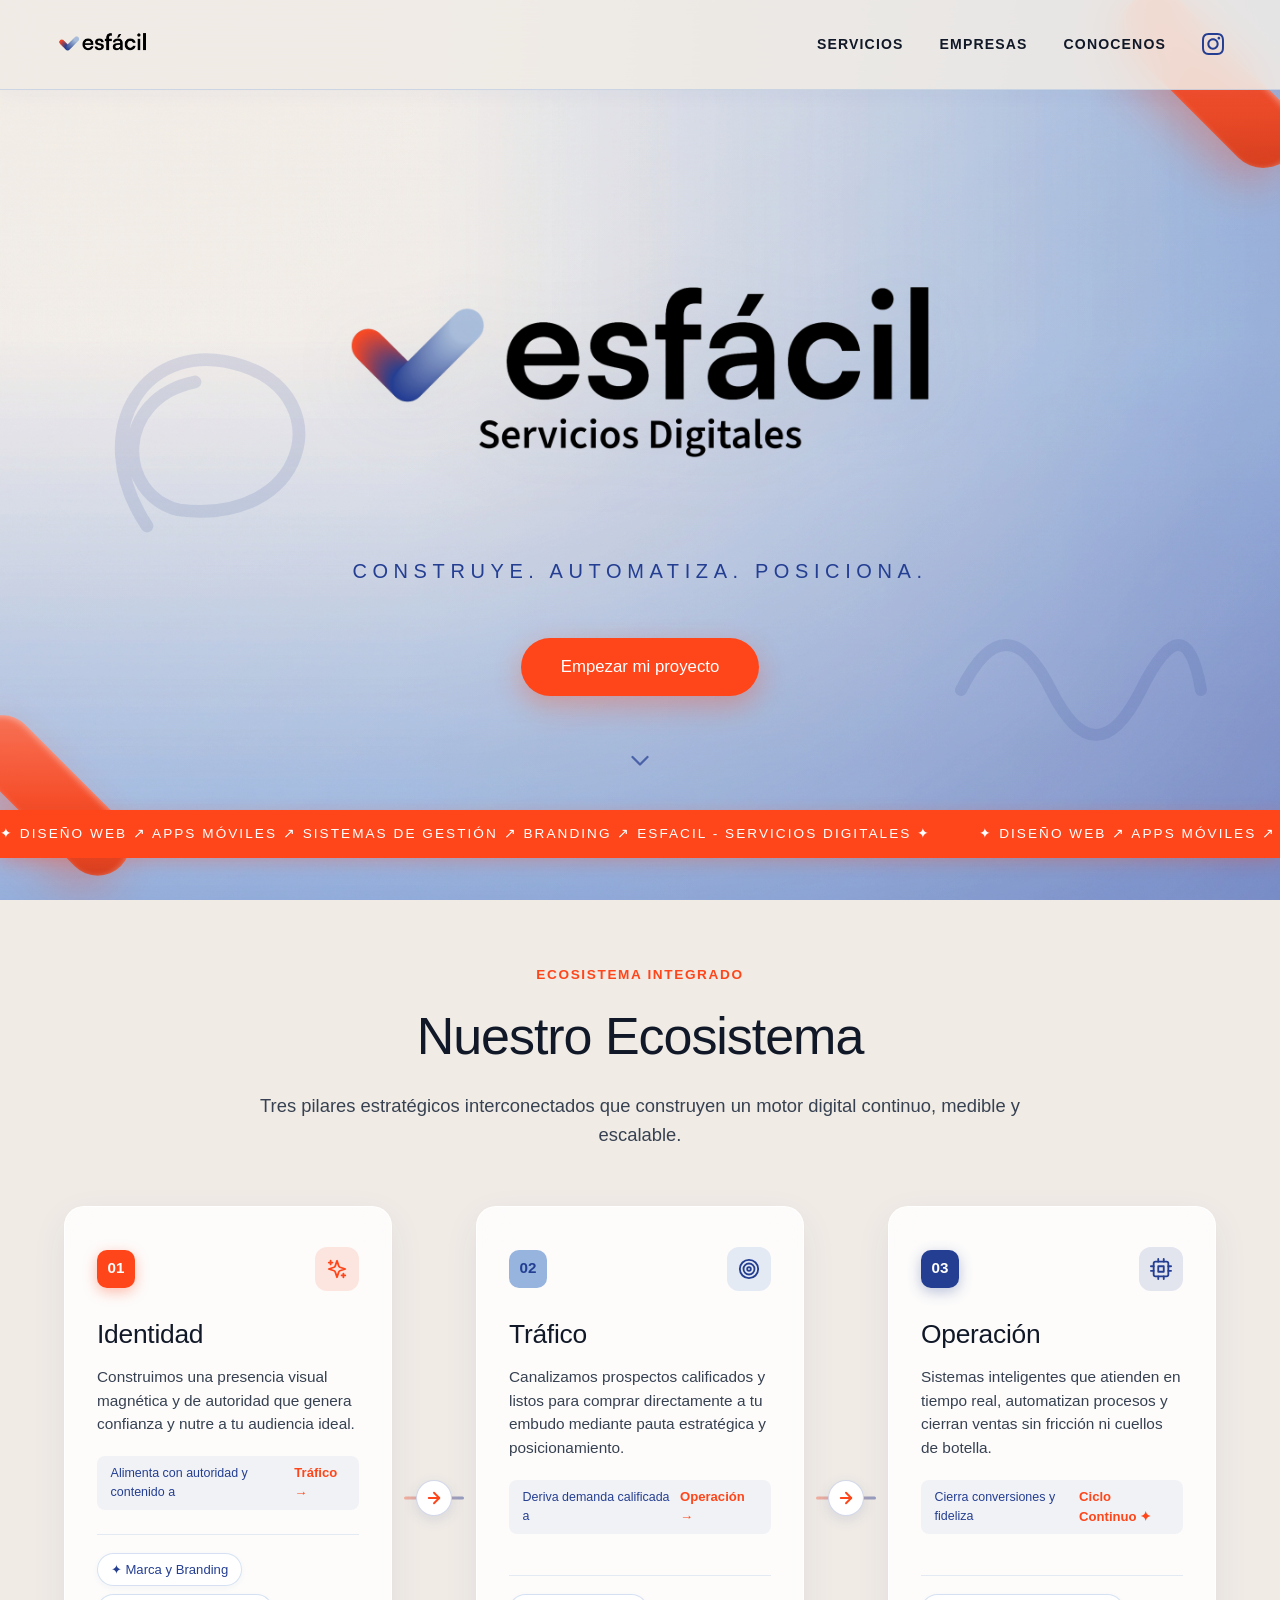
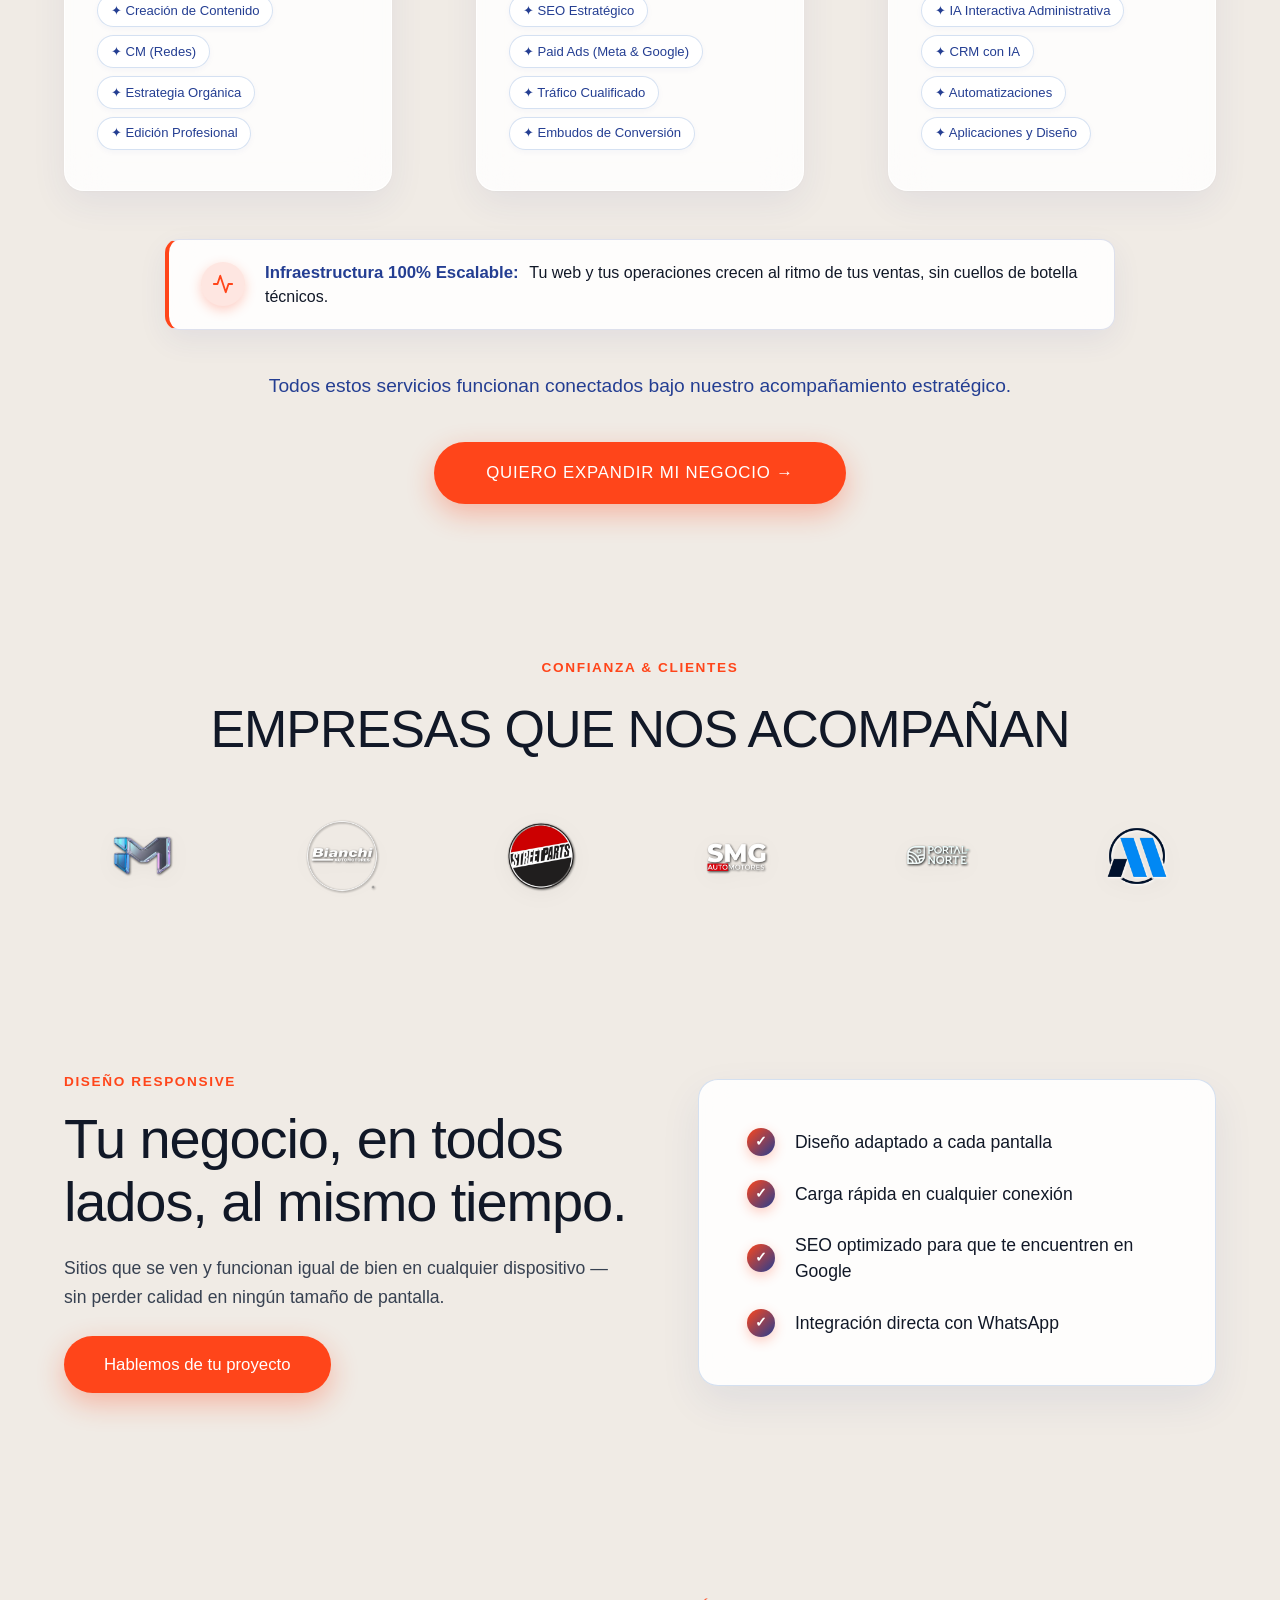
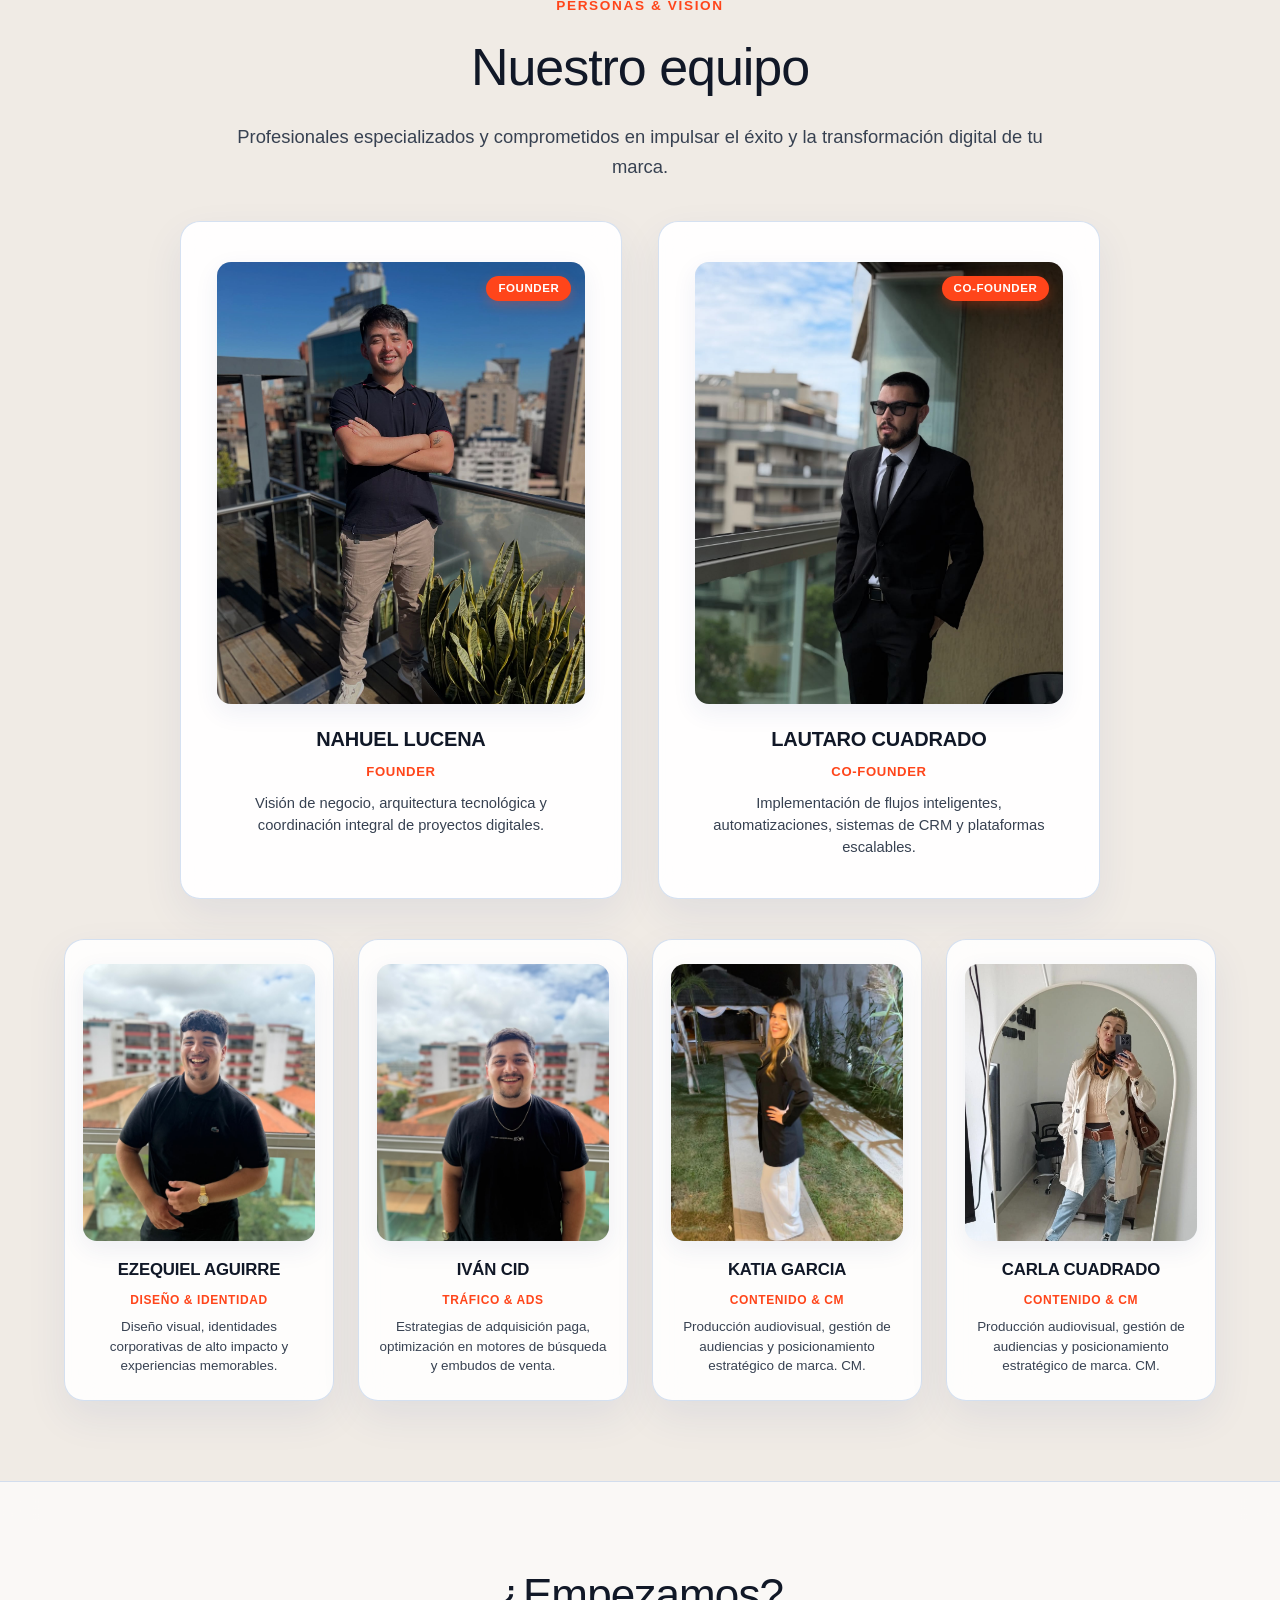
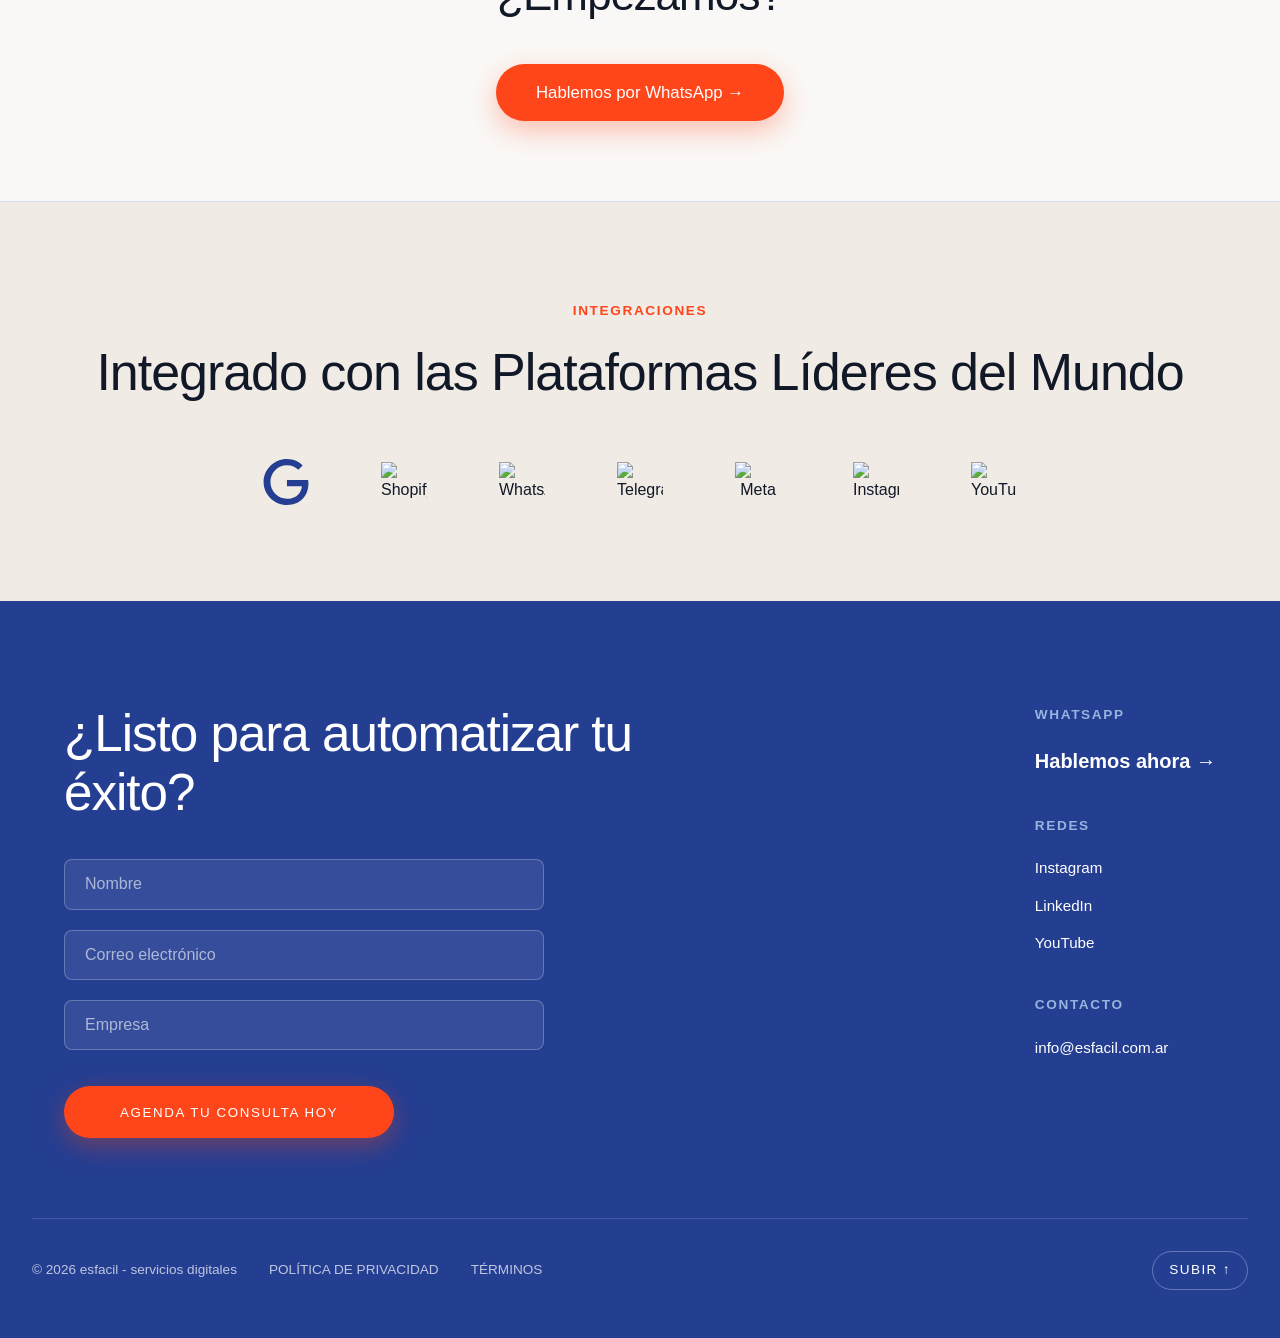
==== commit b17f0936: "fix: swap photos for Iván Cid and Carla Cuadrado" ====
--- a/index.html
+++ b/index.html
@@ -361,7 +361,7 @@
                 <!-- EQUIPO 4: IVÁN CID -->
                 <div class="team-card team-card-small">
                     <div class="team-photo-wrapper small-photo">
-                        <img src="EQUIPO/EQUIPO4.jpeg" alt="Iván Cid" class="team-photo-img" loading="lazy">
+                        <img src="EQUIPO/EQUIPO6.jpeg" alt="Iván Cid" class="team-photo-img" loading="lazy">
                     </div>
                     <div class="team-card-info">
                         <h3>IVÁN CID</h3>
@@ -385,7 +385,7 @@
                 <!-- EQUIPO 6: CARLA CUADRADO -->
                 <div class="team-card team-card-small">
                     <div class="team-photo-wrapper small-photo">
-                        <img src="EQUIPO/EQUIPO6.jpeg" alt="Carla Cuadrado" class="team-photo-img" loading="lazy">
+                        <img src="EQUIPO/EQUIPO4.jpeg" alt="Carla Cuadrado" class="team-photo-img" loading="lazy">
                     </div>
                     <div class="team-card-info">
                         <h3>CARLA CUADRADO</h3>
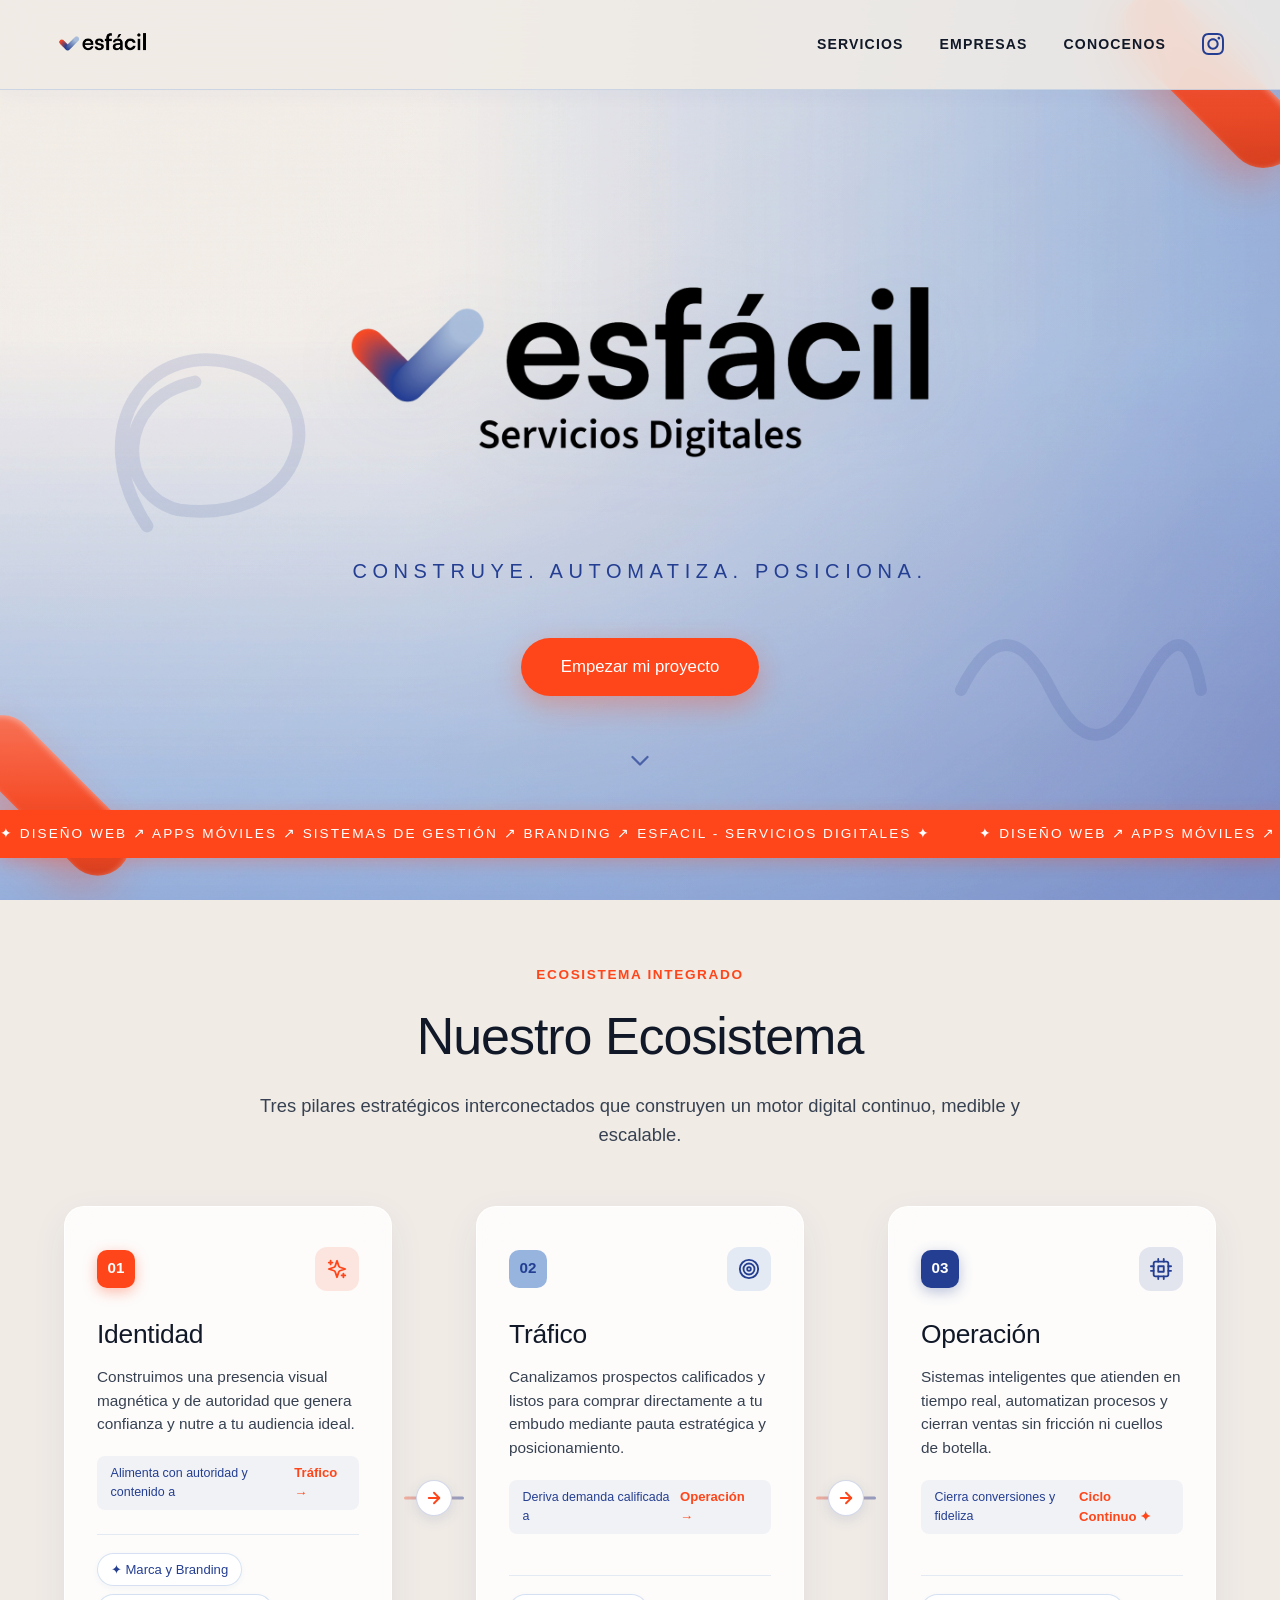
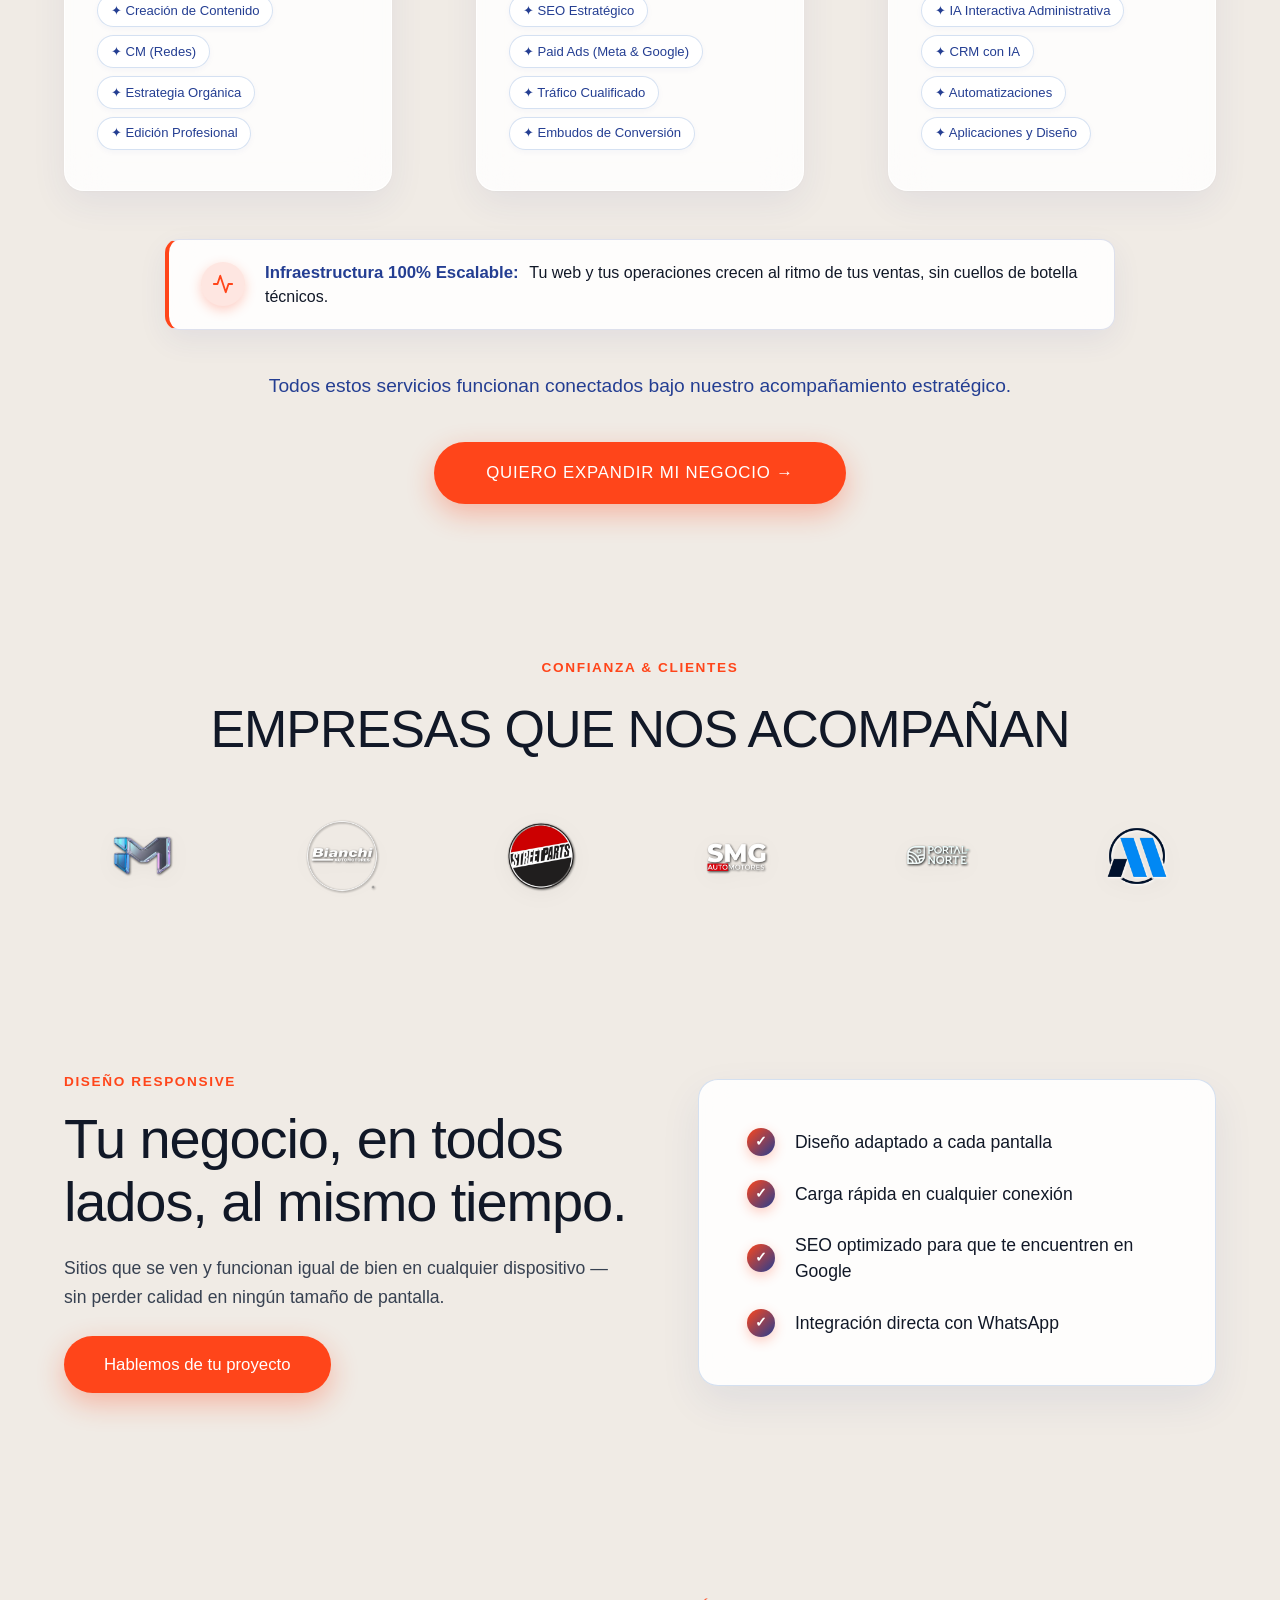
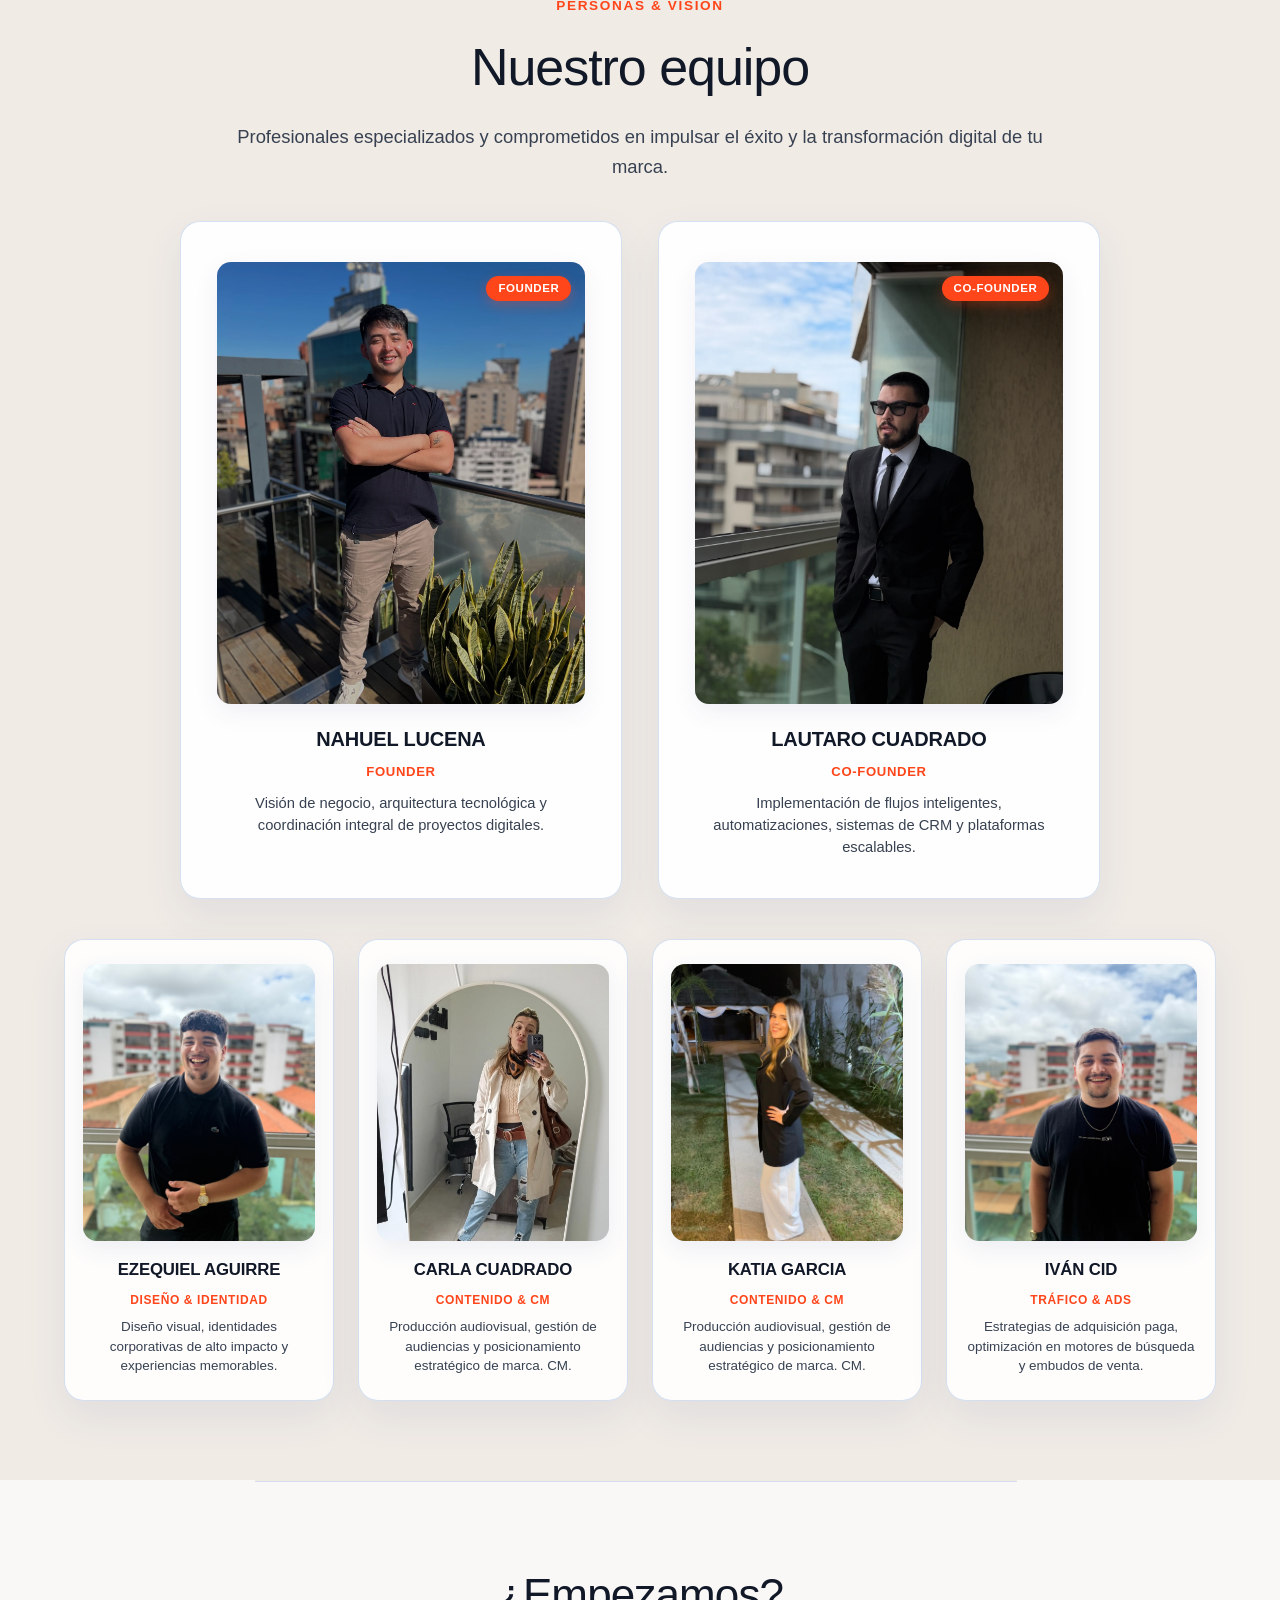
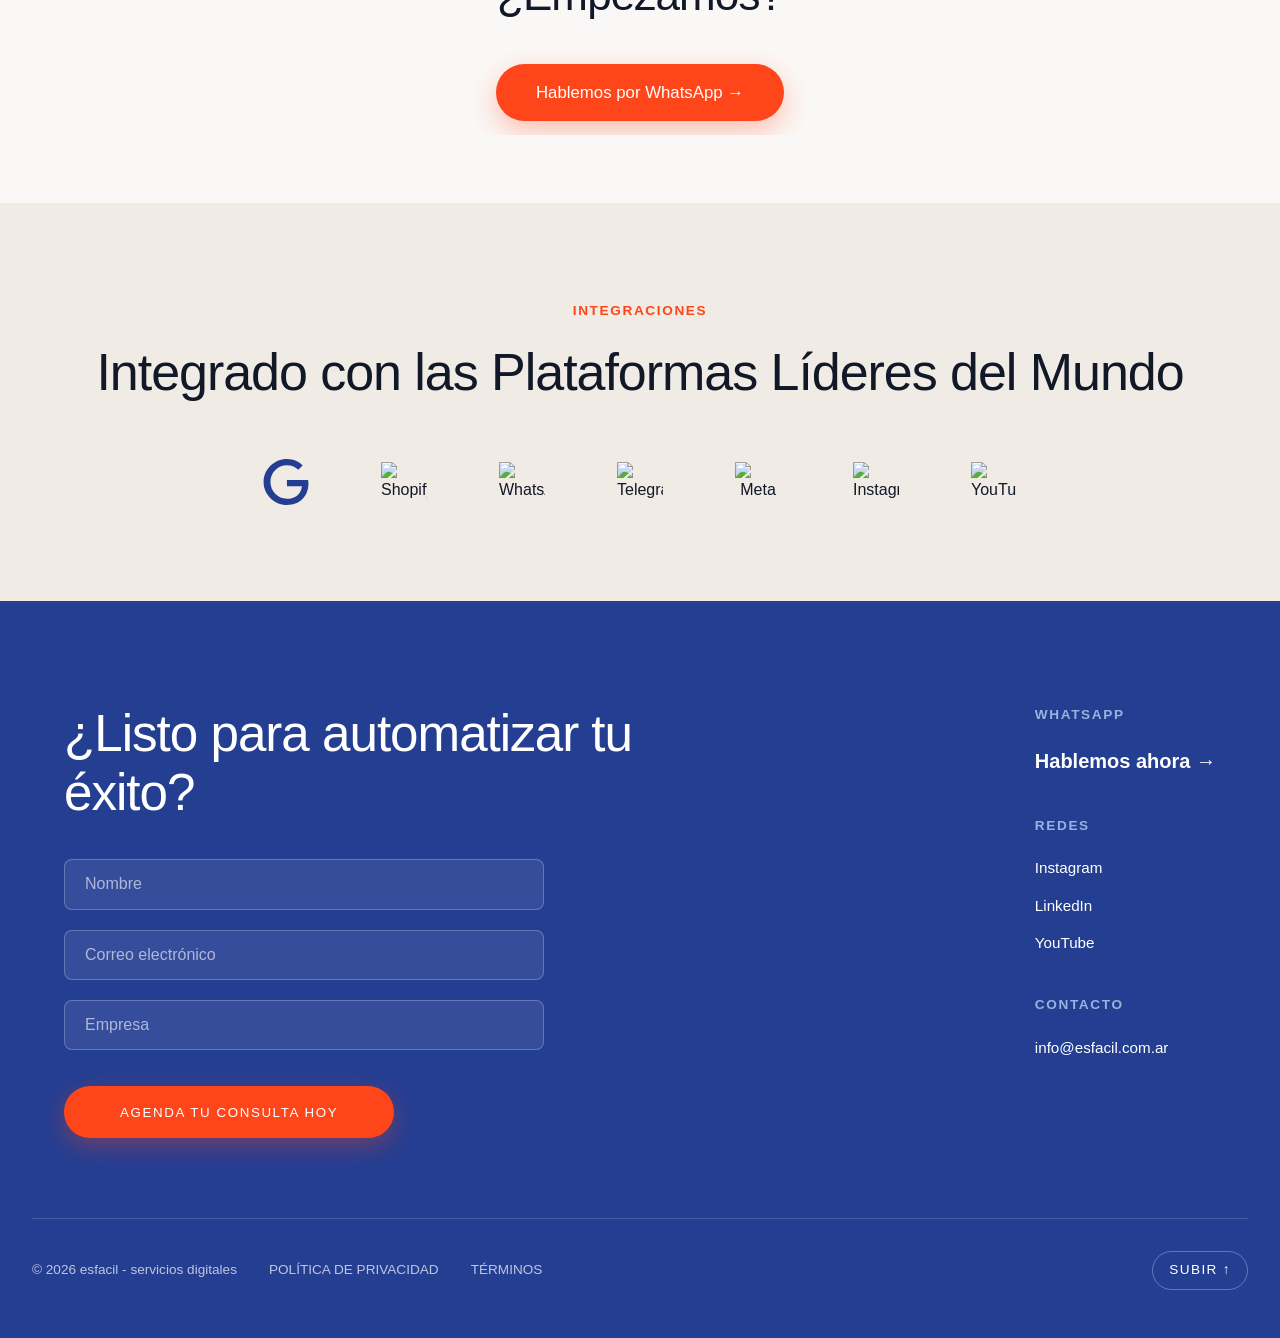
==== commit 8f57ecfd: "fix: reorder team cards so Carla Cuadrado is Equipo 4 and Iván Cid is Equipo 6" ====
--- a/index.html
+++ b/index.html
@@ -358,15 +358,15 @@
                     </div>
                 </div>
 
-                <!-- EQUIPO 4: IVÁN CID -->
+                <!-- EQUIPO 4: CARLA CUADRADO -->
                 <div class="team-card team-card-small">
                     <div class="team-photo-wrapper small-photo">
-                        <img src="EQUIPO/EQUIPO6.jpeg" alt="Iván Cid" class="team-photo-img" loading="lazy">
-                    </div>
-                    <div class="team-card-info">
-                        <h3>IVÁN CID</h3>
-                        <span class="team-role">Tráfico & Ads</span>
-                        <p class="team-desc">Estrategias de adquisición paga, optimización en motores de búsqueda y embudos de venta.</p>
+                        <img src="EQUIPO/EQUIPO4.jpeg" alt="Carla Cuadrado" class="team-photo-img" loading="lazy">
+                    </div>
+                    <div class="team-card-info">
+                        <h3>CARLA CUADRADO</h3>
+                        <span class="team-role">Contenido & CM</span>
+                        <p class="team-desc">Producción audiovisual, gestión de audiencias y posicionamiento estratégico de marca. CM.</p>
                     </div>
                 </div>
 
@@ -382,15 +382,15 @@
                     </div>
                 </div>
 
-                <!-- EQUIPO 6: CARLA CUADRADO -->
+                <!-- EQUIPO 6: IVÁN CID -->
                 <div class="team-card team-card-small">
                     <div class="team-photo-wrapper small-photo">
-                        <img src="EQUIPO/EQUIPO4.jpeg" alt="Carla Cuadrado" class="team-photo-img" loading="lazy">
-                    </div>
-                    <div class="team-card-info">
-                        <h3>CARLA CUADRADO</h3>
-                        <span class="team-role">Contenido & CM</span>
-                        <p class="team-desc">Producción audiovisual, gestión de audiencias y posicionamiento estratégico de marca. CM.</p>
+                        <img src="EQUIPO/EQUIPO6.jpeg" alt="Iván Cid" class="team-photo-img" loading="lazy">
+                    </div>
+                    <div class="team-card-info">
+                        <h3>IVÁN CID</h3>
+                        <span class="team-role">Tráfico & Ads</span>
+                        <p class="team-desc">Estrategias de adquisición paga, optimización en motores de búsqueda y embudos de venta.</p>
                     </div>
                 </div>
             </div>
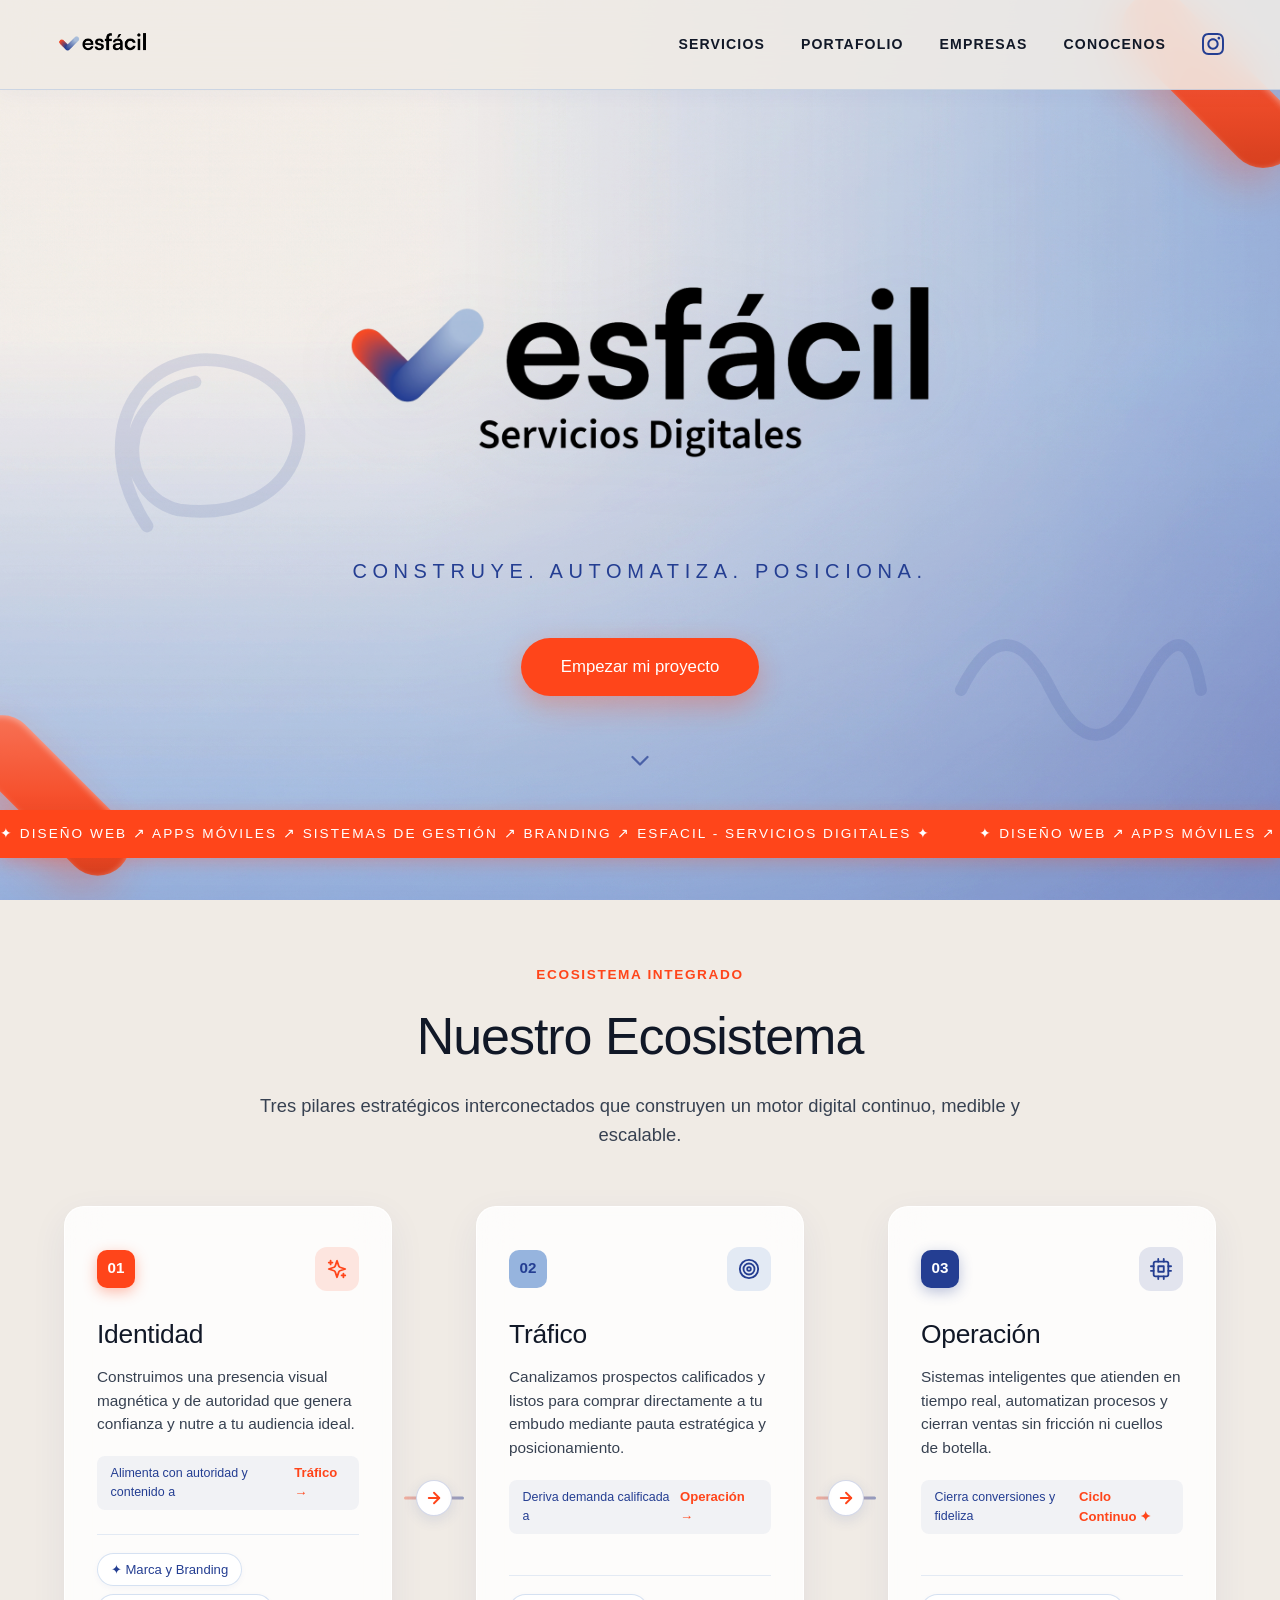
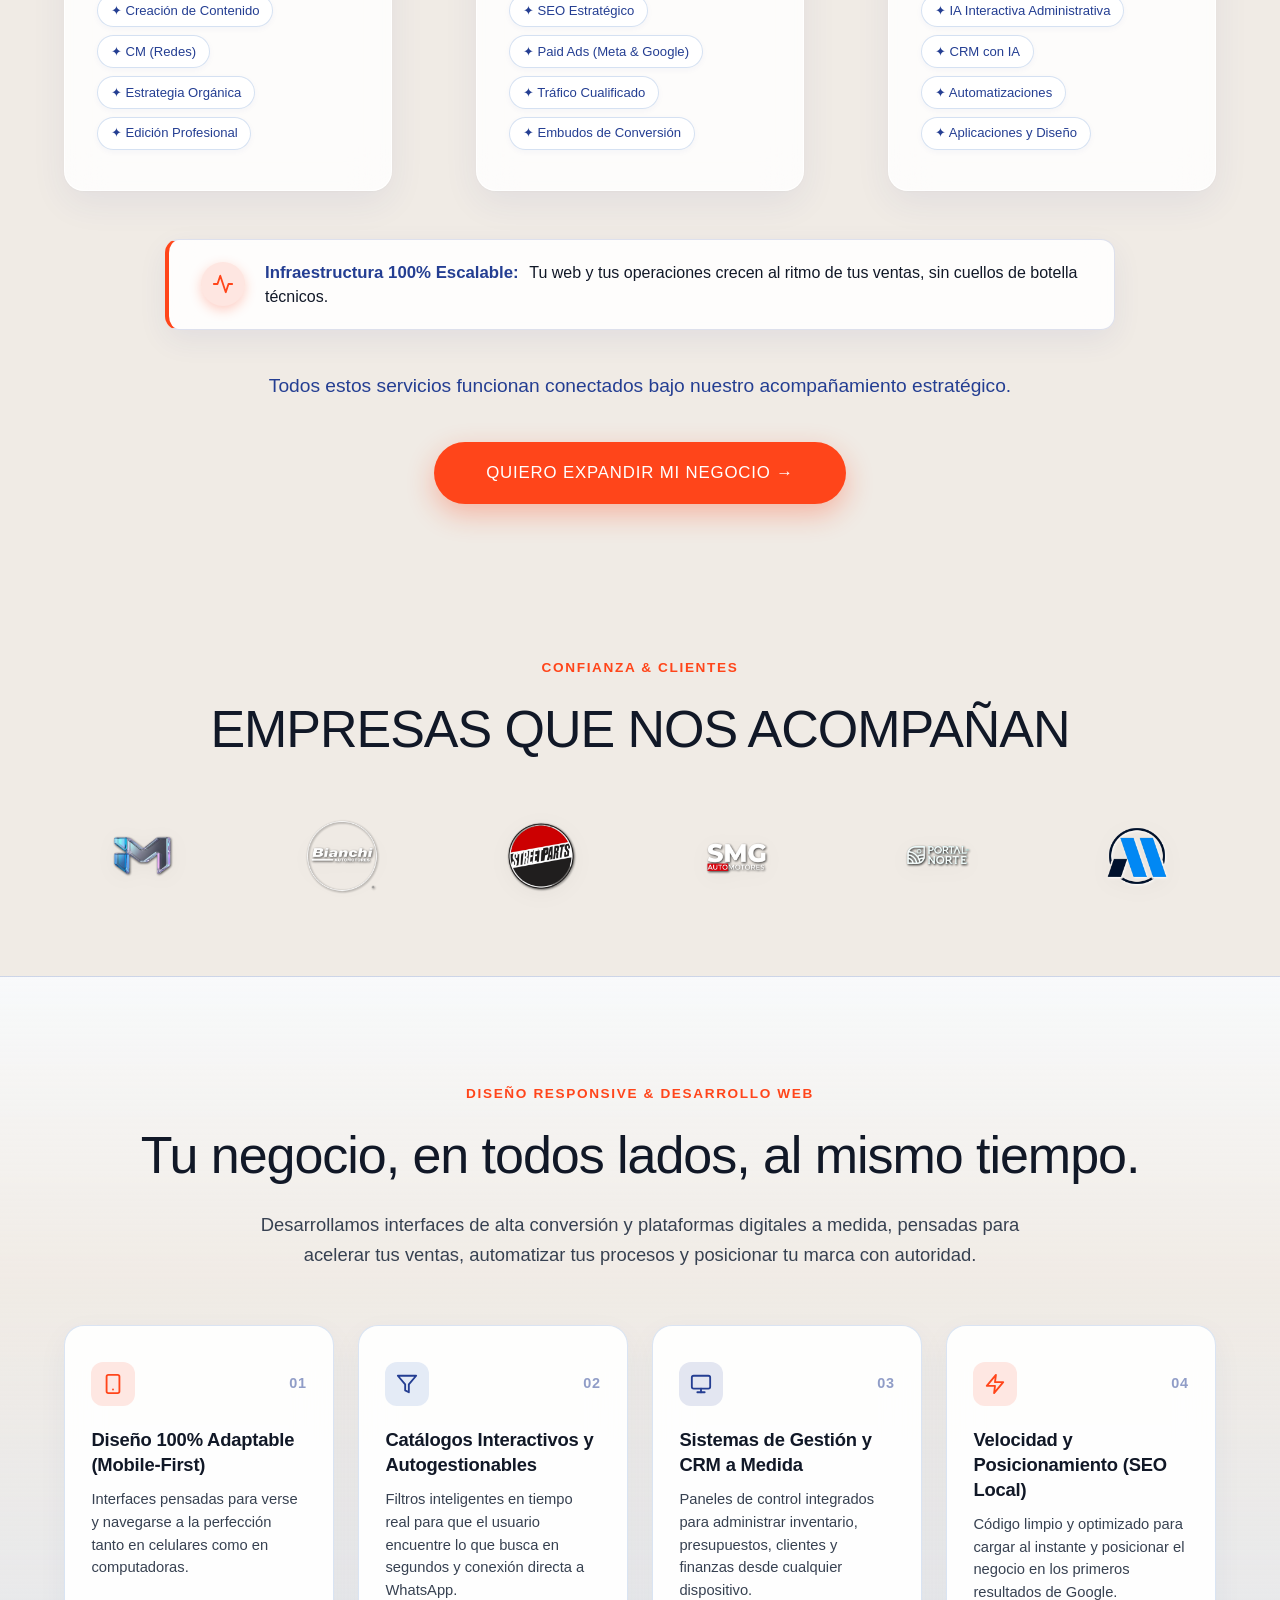
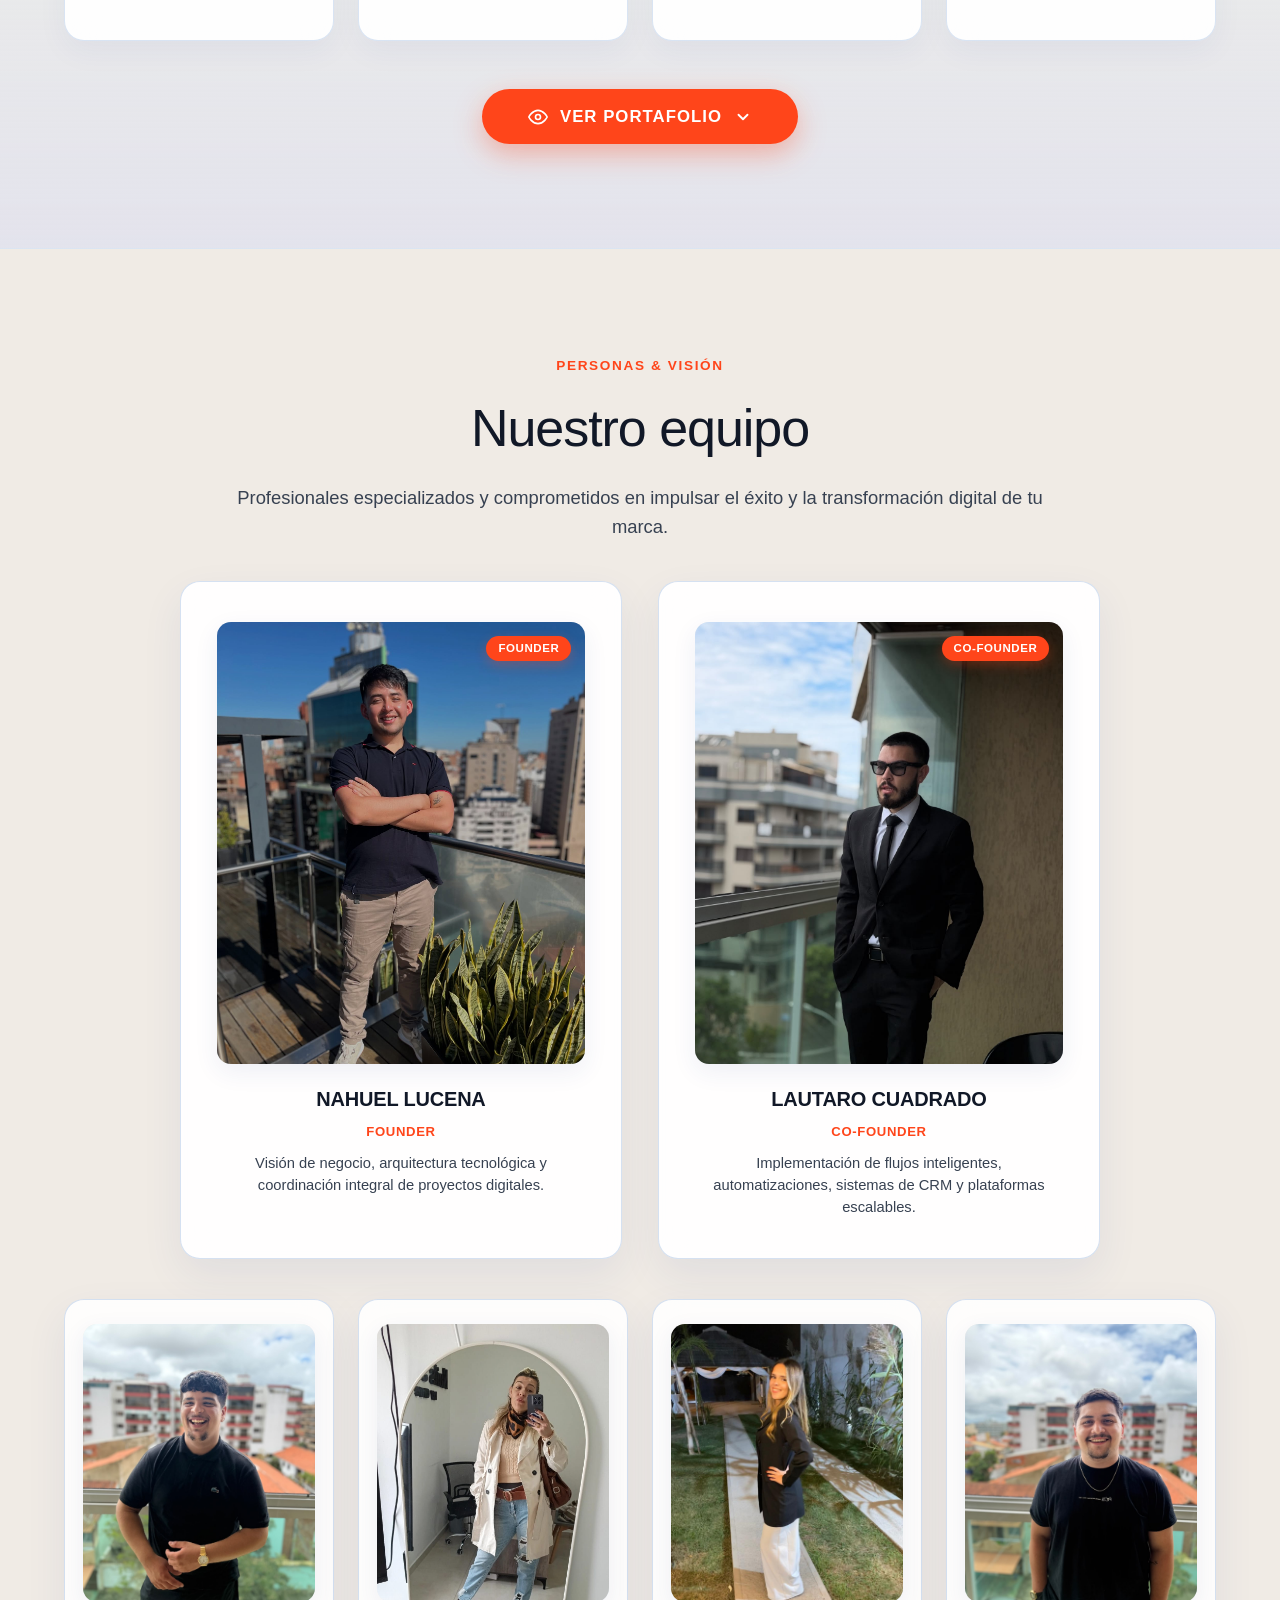
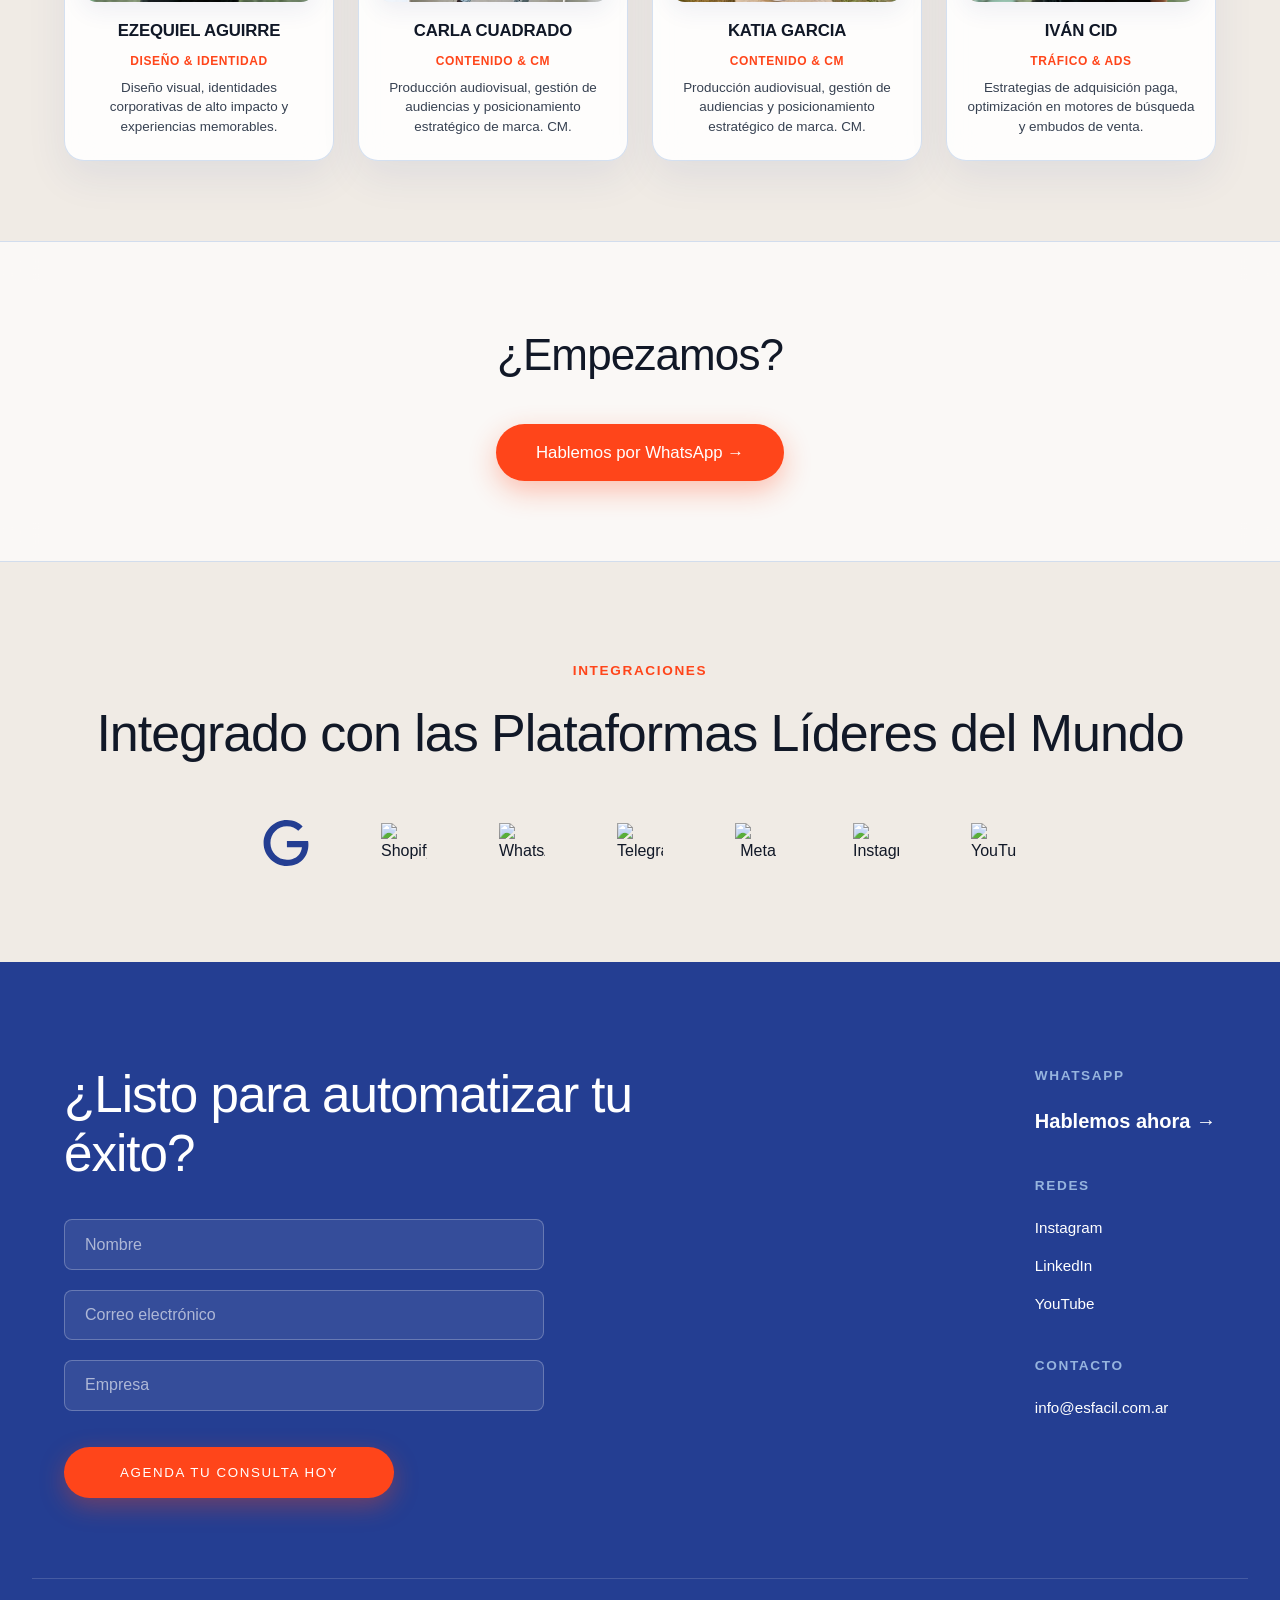
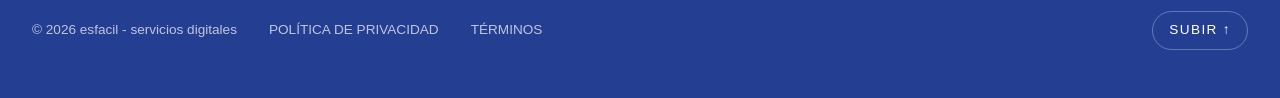
==== commit eb7c02c4: "feat: enrich responsive design section with 4 pillars, interactive expandable portfolio with 11 proj" ====
--- a/index.html
+++ b/index.html
@@ -42,6 +42,7 @@
         <!-- Menú de Navegación / Atajos -->
         <div class="nav-menu" id="navMenu">
             <a href="#ecosistema-servicios" class="nav-link">SERVICIOS</a>
+            <a href="#benefits" class="nav-link">PORTAFOLIO</a>
             <a href="#empresas-acompanan" class="nav-link">EMPRESAS</a>
             <a href="#equipo" class="nav-link">CONOCENOS</a>
             <a href="https://www.instagram.com/esfacilshop/" target="_blank" rel="noopener noreferrer" class="nav-instagram" aria-label="Instagram">
@@ -283,23 +284,314 @@
     </section>
 
     <!-- =============================================
-         BENEFITS / CHECKLIST
+         DISEÑO RESPONSIVE & DESARROLLO WEB + PORTAFOLIO INTERACTIVO
     ============================================== -->
     <section id="benefits">
-        <div class="container benefits-container">
-            <div class="benefits-text">
-                <span class="benefits-eyebrow">Diseño responsive</span>
-                <h2>Tu negocio, en todos lados, al mismo tiempo.</h2>
-                <p>Sitios que se ven y funcionan igual de bien en cualquier dispositivo — sin perder calidad en ningún tamaño de pantalla.</p>
-                <a href="https://wa.me/message/M6RQL6GWVAFLL1" target="_blank" rel="noopener noreferrer" class="btn-primary" style="margin-top: 1.5rem;">Hablemos de tu proyecto</a>
-            </div>
-            <div class="benefits-checklist">
-                <ul>
-                    <li><span class="check-icon">✓</span> Diseño adaptado a cada pantalla</li>
-                    <li><span class="check-icon">✓</span> Carga rápida en cualquier conexión</li>
-                    <li><span class="check-icon">✓</span> SEO optimizado para que te encuentren en Google</li>
-                    <li><span class="check-icon">✓</span> Integración directa con WhatsApp</li>
-                </ul>
+        <div class="container text-center">
+            <span class="section-eyebrow">DISEÑO RESPONSIVE & DESARROLLO WEB</span>
+            <h2 class="section-title">Tu negocio, en todos lados, al mismo tiempo.</h2>
+            <p class="section-subtitle">
+                Desarrollamos interfaces de alta conversión y plataformas digitales a medida, pensadas para acelerar tus ventas, automatizar tus procesos y posicionar tu marca con autoridad.
+            </p>
+
+            <!-- 4 Pilares Visuales (Valor Comercial) -->
+            <div class="responsive-pillars-grid">
+                <!-- Pilar 1: Mobile-First -->
+                <div class="pillar-card">
+                    <div class="pillar-header">
+                        <div class="pillar-icon-box icon-orange">
+                            <svg viewBox="0 0 24 24" fill="none" stroke="currentColor" stroke-width="2" stroke-linecap="round" stroke-linejoin="round">
+                                <rect x="5" y="2" width="14" height="20" rx="2" ry="2"/>
+                                <line x1="12" y1="18" x2="12.01" y2="18"/>
+                            </svg>
+                        </div>
+                        <span class="pillar-number">01</span>
+                    </div>
+                    <h3 class="pillar-title">Diseño 100% Adaptable (Mobile-First)</h3>
+                    <p class="pillar-desc">Interfaces pensadas para verse y navegarse a la perfección tanto en celulares como en computadoras.</p>
+                </div>
+
+                <!-- Pilar 2: Catálogos -->
+                <div class="pillar-card">
+                    <div class="pillar-header">
+                        <div class="pillar-icon-box icon-blue">
+                            <svg viewBox="0 0 24 24" fill="none" stroke="currentColor" stroke-width="2" stroke-linecap="round" stroke-linejoin="round">
+                                <polygon points="22 3 2 3 10 12.46 10 19 14 21 14 12.46 22 3"/>
+                            </svg>
+                        </div>
+                        <span class="pillar-number">02</span>
+                    </div>
+                    <h3 class="pillar-title">Catálogos Interactivos y Autogestionables</h3>
+                    <p class="pillar-desc">Filtros inteligentes en tiempo real para que el usuario encuentre lo que busca en segundos y conexión directa a WhatsApp.</p>
+                </div>
+
+                <!-- Pilar 3: Sistemas & CRM -->
+                <div class="pillar-card">
+                    <div class="pillar-header">
+                        <div class="pillar-icon-box icon-navy">
+                            <svg viewBox="0 0 24 24" fill="none" stroke="currentColor" stroke-width="2" stroke-linecap="round" stroke-linejoin="round">
+                                <rect x="2" y="3" width="20" height="14" rx="2" ry="2"/>
+                                <line x1="8" y1="21" x2="16" y2="21"/>
+                                <line x1="12" y1="17" x2="12" y2="21"/>
+                            </svg>
+                        </div>
+                        <span class="pillar-number">03</span>
+                    </div>
+                    <h3 class="pillar-title">Sistemas de Gestión y CRM a Medida</h3>
+                    <p class="pillar-desc">Paneles de control integrados para administrar inventario, presupuestos, clientes y finanzas desde cualquier dispositivo.</p>
+                </div>
+
+                <!-- Pilar 4: SEO Local & Velocidad -->
+                <div class="pillar-card">
+                    <div class="pillar-header">
+                        <div class="pillar-icon-box icon-orange">
+                            <svg viewBox="0 0 24 24" fill="none" stroke="currentColor" stroke-width="2" stroke-linecap="round" stroke-linejoin="round">
+                                <polygon points="13 2 3 14 12 14 11 22 21 10 12 10 13 2"/>
+                            </svg>
+                        </div>
+                        <span class="pillar-number">04</span>
+                    </div>
+                    <h3 class="pillar-title">Velocidad y Posicionamiento (SEO Local)</h3>
+                    <p class="pillar-desc">Código limpio y optimizado para cargar al instante y posicionar el negocio en los primeros resultados de Google.</p>
+                </div>
+            </div>
+
+            <!-- Botón Principal "VER PORTAFOLIO" -->
+            <div class="portfolio-action-row">
+                <button type="button" id="togglePortfolioBtn" class="btn-primary btn-ver-portafolio" aria-expanded="false" aria-controls="portfolio-expandable">
+                    <svg class="btn-eye-icon" viewBox="0 0 24 24" width="20" height="20" fill="none" stroke="currentColor" stroke-width="2" stroke-linecap="round" stroke-linejoin="round">
+                        <path d="M1 12s4-8 11-8 11 8 11 8-4 8-11 8-11-8-11-8z"></path>
+                        <circle cx="12" cy="12" r="3"></circle>
+                    </svg>
+                    <span id="togglePortfolioText">VER PORTAFOLIO</span>
+                    <svg class="btn-arrow-icon" viewBox="0 0 24 24" width="18" height="18" fill="none" stroke="currentColor" stroke-width="2.5" stroke-linecap="round" stroke-linejoin="round">
+                        <polyline points="6 9 12 15 18 9"></polyline>
+                    </svg>
+                </button>
+            </div>
+
+            <!-- PORTAFOLIO INTERACTIVO DESPLEGABLE (Sin recargar) -->
+            <div id="portfolio-expandable" class="portfolio-expandable" aria-hidden="true">
+                <!-- Pestañas de Filtro -->
+                <div class="portfolio-filter-tabs" role="tablist" aria-label="Filtros del Portafolio">
+                    <button type="button" class="portfolio-filter-btn active" data-filter="all">Todos (11)</button>
+                    <button type="button" class="portfolio-filter-btn" data-filter="concesionarias">Concesionarias & Automotor</button>
+                    <button type="button" class="portfolio-filter-btn" data-filter="sistemas">Sistemas & Apps</button>
+                    <button type="button" class="portfolio-filter-btn" data-filter="catalogos">Catálogos & E-Commerce</button>
+                    <button type="button" class="portfolio-filter-btn" data-filter="gastronomia">Gastronomía</button>
+                </div>
+
+                <!-- Grilla Interactiva de Proyectos (11 Proyectos) -->
+                <div class="portfolio-interactive-grid" id="portfolioGrid">
+                    <!-- 1. AUTOMOTORES ARGENTINOS -->
+                    <article class="portfolio-project-card" data-category="concesionarias">
+                        <div class="project-mockup-wrapper">
+                            <img src="./WEBS/AUTOMOTORES ARGENTINOS.png" alt="Automotores Argentinos" loading="lazy" class="project-mockup-img">
+                            <a href="https://automotoresargentinos.vercel.app/" target="_blank" rel="noopener noreferrer" class="btn-liquid-glass" aria-label="Desplegar Proyecto Automotores Argentinos">
+                                <span class="glass-led"></span>
+                                <span class="glass-text">Desplegar Proyecto ↗</span>
+                            </a>
+                        </div>
+                        <div class="project-card-info">
+                            <div class="project-card-meta">
+                                <span class="project-category-badge">Concesionarias & Automotor</span>
+                            </div>
+                            <h3 class="project-card-title">AUTOMOTORES ARGENTINOS</h3>
+                            <p class="project-card-desc">Plataforma de exhibición vehicular con filtros rápidos y contacto directo para cotizaciones.</p>
+                        </div>
+                    </article>
+
+                    <!-- 2. BIANCHI AUTOMOTORES -->
+                    <article class="portfolio-project-card" data-category="concesionarias">
+                        <div class="project-mockup-wrapper">
+                            <img src="./WEBS/BIANCHI AUTOMOTORES.png" alt="Bianchi Automotores" loading="lazy" class="project-mockup-img">
+                            <a href="https://bianchiautomotorestuc.vercel.app/" target="_blank" rel="noopener noreferrer" class="btn-liquid-glass" aria-label="Desplegar Proyecto Bianchi Automotores">
+                                <span class="glass-led"></span>
+                                <span class="glass-text">Desplegar Proyecto ↗</span>
+                            </a>
+                        </div>
+                        <div class="project-card-info">
+                            <div class="project-card-meta">
+                                <span class="project-category-badge">Concesionarias & Automotor</span>
+                            </div>
+                            <h3 class="project-card-title">BIANCHI AUTOMOTORES</h3>
+                            <p class="project-card-desc">Portal automotriz moderno diseñado para maximizar la captación de consultas por unidad desde dispositivos móviles.</p>
+                        </div>
+                    </article>
+
+                    <!-- 3. BUDANER AUTOMOTORES -->
+                    <article class="portfolio-project-card" data-category="concesionarias">
+                        <div class="project-mockup-wrapper">
+                            <img src="./WEBS/BUDANER AUTOMOTORES.png" alt="Budaner Automotores" loading="lazy" class="project-mockup-img">
+                            <a href="https://budaner.vercel.app/" target="_blank" rel="noopener noreferrer" class="btn-liquid-glass" aria-label="Desplegar Proyecto Budaner Automotores">
+                                <span class="glass-led"></span>
+                                <span class="glass-text">Desplegar Proyecto ↗</span>
+                            </a>
+                        </div>
+                        <div class="project-card-info">
+                            <div class="project-card-meta">
+                                <span class="project-category-badge">Concesionarias & Automotor</span>
+                            </div>
+                            <h3 class="project-card-title">BUDANER AUTOMOTORES</h3>
+                            <p class="project-card-desc">Web interactiva con inventario actualizado y embudo de contacto directo por WhatsApp.</p>
+                        </div>
+                    </article>
+
+                    <!-- 4. SMG AUTOMOTORES -->
+                    <article class="portfolio-project-card" data-category="concesionarias">
+                        <div class="project-mockup-wrapper">
+                            <img src="./WEBS/SMG AUTOMOTORES.png" alt="SMG Automotores" loading="lazy" class="project-mockup-img">
+                            <a href="https://smgproyecto.vercel.app/" target="_blank" rel="noopener noreferrer" class="btn-liquid-glass" aria-label="Desplegar Proyecto SMG Automotores">
+                                <span class="glass-led"></span>
+                                <span class="glass-text">Desplegar Proyecto ↗</span>
+                            </a>
+                        </div>
+                        <div class="project-card-info">
+                            <div class="project-card-meta">
+                                <span class="project-category-badge">Concesionarias & Automotor</span>
+                            </div>
+                            <h3 class="project-card-title">SMG AUTOMOTORES</h3>
+                            <p class="project-card-desc">Ecosistema digital completo con catálogo público de alta conversión conectado en tiempo real a su inventario.</p>
+                        </div>
+                    </article>
+
+                    <!-- 5. CRM AUTOMOTRIZ -->
+                    <article class="portfolio-project-card" data-category="sistemas">
+                        <div class="project-mockup-wrapper">
+                            <img src="./WEBS/CRM AUTOMOTRIZ.png" alt="CRM Automotriz" loading="lazy" class="project-mockup-img">
+                            <a href="https://smgproyecto.vercel.app/admin.html" target="_blank" rel="noopener noreferrer" class="btn-liquid-glass" aria-label="Desplegar Proyecto CRM Automotriz">
+                                <span class="glass-led"></span>
+                                <span class="glass-text">Desplegar Proyecto ↗</span>
+                            </a>
+                        </div>
+                        <div class="project-card-info">
+                            <div class="project-card-meta">
+                                <span class="project-category-badge">Sistemas & Apps</span>
+                            </div>
+                            <h3 class="project-card-title">CRM AUTOMOTRIZ</h3>
+                            <p class="project-card-desc">Software de gestión a medida para concesionarias: control de stock, administración de unidades y panel operativo.</p>
+                        </div>
+                    </article>
+
+                    <!-- 6. FLUXO CONTROL DE GASTOS -->
+                    <article class="portfolio-project-card" data-category="sistemas">
+                        <div class="project-mockup-wrapper">
+                            <img src="./WEBS/FLUXO CONTROL DE GASTOS.png" alt="Fluxo Control de Gastos" loading="lazy" class="project-mockup-img">
+                            <a href="https://fl-bp2kz8s4g-nahuelmartin0509-webs-projects.vercel.app/" target="_blank" rel="noopener noreferrer" class="btn-liquid-glass" aria-label="Desplegar Proyecto Fluxo">
+                                <span class="glass-led"></span>
+                                <span class="glass-text">Desplegar Proyecto ↗</span>
+                            </a>
+                        </div>
+                        <div class="project-card-info">
+                            <div class="project-card-meta">
+                                <span class="project-category-badge">Sistemas & Apps</span>
+                            </div>
+                            <h3 class="project-card-title">FLUXO CONTROL DE GASTOS</h3>
+                            <p class="project-card-desc">Aplicación web interactiva para administración financiera, control de flujo de caja y registro de gastos en tiempo real.</p>
+                        </div>
+                    </article>
+
+                    <!-- 7. CARTA ELECTRONICA -->
+                    <article class="portfolio-project-card" data-category="gastronomia">
+                        <div class="project-mockup-wrapper">
+                            <img src="./WEBS/CARTA ELECTRONICA.png" alt="Carta Electrónica" loading="lazy" class="project-mockup-img">
+                            <a href="https://cartaonline-flax.vercel.app/" target="_blank" rel="noopener noreferrer" class="btn-liquid-glass" aria-label="Desplegar Proyecto Carta Electrónica">
+                                <span class="glass-led"></span>
+                                <span class="glass-text">Desplegar Proyecto ↗</span>
+                            </a>
+                        </div>
+                        <div class="project-card-info">
+                            <div class="project-card-meta">
+                                <span class="project-category-badge">Gastronomía</span>
+                            </div>
+                            <h3 class="project-card-title">CARTA ELECTRÓNICA</h3>
+                            <p class="project-card-desc">Menú digital interactivo y autogestionable pensado para agilizar pedidos desde el celular en locales gastronómicos.</p>
+                        </div>
+                    </article>
+
+                    <!-- 8. SUSHIWOOD -->
+                    <article class="portfolio-project-card" data-category="gastronomia">
+                        <div class="project-mockup-wrapper">
+                            <img src="./WEBS/SUSHIWOOD.png" alt="Sushiwood" loading="lazy" class="project-mockup-img">
+                            <a href="https://sushiwood-beta.vercel.app/" target="_blank" rel="noopener noreferrer" class="btn-liquid-glass" aria-label="Desplegar Proyecto Sushiwood">
+                                <span class="glass-led"></span>
+                                <span class="glass-text">Desplegar Proyecto ↗</span>
+                            </a>
+                        </div>
+                        <div class="project-card-info">
+                            <div class="project-card-meta">
+                                <span class="project-category-badge">Gastronomía</span>
+                            </div>
+                            <h3 class="project-card-title">SUSHIWOOD</h3>
+                            <p class="project-card-desc">Sitio web con estética premium para restaurante de sushi, exhibición de carta visual y canal directo de pedidos.</p>
+                        </div>
+                    </article>
+
+                    <!-- 9. IMPORTADO MULTIMEDIA -->
+                    <article class="portfolio-project-card" data-category="catalogos">
+                        <div class="project-mockup-wrapper">
+                            <img src="./WEBS/IMPORTADO MULTIMEDIA.png" alt="Importado Multimedia" loading="lazy" class="project-mockup-img">
+                            <a href="https://importadomultimedia.vercel.app/" target="_blank" rel="noopener noreferrer" class="btn-liquid-glass" aria-label="Desplegar Proyecto Importado Multimedia">
+                                <span class="glass-led"></span>
+                                <span class="glass-text">Desplegar Proyecto ↗</span>
+                            </a>
+                        </div>
+                        <div class="project-card-info">
+                            <div class="project-card-meta">
+                                <span class="project-category-badge">Catálogos & E-Commerce</span>
+                            </div>
+                            <h3 class="project-card-title">IMPORTADO MULTIMEDIA</h3>
+                            <p class="project-card-desc">Plataforma digital para venta de tecnología y equipamiento multimedia vehicular con búsqueda ágil.</p>
+                        </div>
+                    </article>
+
+                    <!-- 10. STREET PARTS -->
+                    <article class="portfolio-project-card" data-category="catalogos">
+                        <div class="project-mockup-wrapper">
+                            <img src="./WEBS/STREET PARTS.png" alt="Street Parts" loading="lazy" class="project-mockup-img">
+                            <a href="https://streetprt.vercel.app/" target="_blank" rel="noopener noreferrer" class="btn-liquid-glass" aria-label="Desplegar Proyecto Street Parts">
+                                <span class="glass-led"></span>
+                                <span class="glass-text">Desplegar Proyecto ↗</span>
+                            </a>
+                        </div>
+                        <div class="project-card-info">
+                            <div class="project-card-meta">
+                                <span class="project-category-badge">Catálogos & E-Commerce</span>
+                            </div>
+                            <h3 class="project-card-title">STREET PARTS</h3>
+                            <p class="project-card-desc">Tienda especializada en autopartes de fibra de carbono y simuladores F1 con diseño deportivo de alto impacto.</p>
+                        </div>
+                    </article>
+
+                    <!-- 11. PORTAL DEL NORTE -->
+                    <article class="portfolio-project-card" data-category="catalogos">
+                        <div class="project-mockup-wrapper">
+                            <img src="./WEBS/PORTAL DEL NORTE.png" alt="Portal del Norte" loading="lazy" class="project-mockup-img">
+                            <a href="https://portaldelnorte.com.ar/" target="_blank" rel="noopener noreferrer" class="btn-liquid-glass" aria-label="Desplegar Proyecto Portal del Norte">
+                                <span class="glass-led"></span>
+                                <span class="glass-text">Desplegar Proyecto ↗</span>
+                            </a>
+                        </div>
+                        <div class="project-card-info">
+                            <div class="project-card-meta">
+                                <span class="project-category-badge">Catálogos & E-Commerce</span>
+                            </div>
+                            <h3 class="project-card-title">PORTAL DEL NORTE</h3>
+                            <p class="project-card-desc">Plataforma corporativa y catálogo de maquinaria e implementos agrícolas con fichas técnicas para productores.</p>
+                        </div>
+                    </article>
+                </div>
+
+                <!-- Footer de Cierre del Portafolio -->
+                <div class="portfolio-collapse-footer">
+                    <button type="button" class="btn-collapse-portfolio" id="bottomCollapseBtn">
+                        <svg viewBox="0 0 24 24" width="16" height="16" fill="none" stroke="currentColor" stroke-width="2.5"><line x1="18" y1="6" x2="6" y2="18"></line><line x1="6" y1="6" x2="18" y2="18"></line></svg>
+                        <span>Cerrar Portafolio</span>
+                    </button>
+                    <a href="https://wa.me/message/M6RQL6GWVAFLL1" target="_blank" rel="noopener noreferrer" class="btn-primary btn-portfolio-contact">
+                        Hablemos de tu proyecto &rarr;
+                    </a>
+                </div>
             </div>
         </div>
     </section>
--- a/styles.css
+++ b/styles.css
@@ -831,86 +831,386 @@
 }
 
 /* ================================================
-   BENEFITS / CHECKLIST
+   DISEÑO RESPONSIVE & DESARROLLO WEB + PORTAFOLIO INTERACTIVO
    ================================================ */
 #benefits {
-    padding: 6rem 2rem;
+    padding: 6.5rem 2rem 5.5rem;
     position: relative;
-}
-
-.benefits-container {
+    background: linear-gradient(180deg, rgba(248, 250, 252, 0.95) 0%, rgba(240, 235, 229, 0.75) 35%, rgba(226, 232, 240, 0.5) 70%, rgba(199, 210, 254, 0.3) 100%);
+    border-top: 1px solid rgba(150, 180, 222, 0.3);
+    border-bottom: 1px solid rgba(150, 180, 222, 0.3);
+}
+
+/* 4 Pilares Visuales */
+.responsive-pillars-grid {
     display: grid;
-    grid-template-columns: 1.1fr 1fr;
-    gap: 4rem;
-    align-items: center;
-}
-
-.benefits-eyebrow {
+    grid-template-columns: repeat(4, 1fr);
+    gap: 1.5rem;
+    margin: 3.5rem 0 3rem;
+    text-align: left;
+}
+
+.pillar-card {
+    background: rgba(255, 255, 255, 0.92);
+    backdrop-filter: blur(18px);
+    -webkit-backdrop-filter: blur(18px);
+    border: 1px solid rgba(150, 180, 222, 0.35);
+    border-radius: var(--radius-lg);
+    padding: 2.25rem 1.65rem;
+    box-shadow: 0 10px 30px rgba(36, 62, 146, 0.05);
+    transition: all 0.35s cubic-bezier(0.4, 0, 0.2, 1);
+    display: flex;
+    flex-direction: column;
+}
+
+.pillar-card:hover {
+    transform: translateY(-6px);
+    border-color: var(--brand-orange);
+    box-shadow: 0 18px 40px rgba(255, 69, 26, 0.14), 0 0 0 1px rgba(255, 69, 26, 0.2);
+}
+
+.pillar-header {
+    display: flex;
+    align-items: center;
+    justify-content: space-between;
+    margin-bottom: 1.35rem;
+}
+
+.pillar-icon-box {
+    width: 44px;
+    height: 44px;
+    border-radius: 12px;
+    display: flex;
+    align-items: center;
+    justify-content: center;
+    transition: transform 0.3s ease;
+}
+
+.pillar-card:hover .pillar-icon-box {
+    transform: scale(1.1) rotate(4deg);
+}
+
+.pillar-icon-box svg {
+    width: 22px;
+    height: 22px;
+}
+
+.pillar-number {
+    font-family: var(--font-main);
+    font-size: 0.9rem;
+    font-weight: 800;
+    color: var(--brand-blue-deep);
+    opacity: 0.5;
+    letter-spacing: 0.05em;
+}
+
+.pillar-title {
+    font-family: var(--font-main);
+    font-size: 1.15rem;
+    font-weight: 700;
+    color: #111827;
+    margin-bottom: 0.65rem;
+    line-height: 1.35;
+    letter-spacing: -0.01em;
+}
+
+.pillar-desc {
+    font-size: 0.92rem;
+    color: #374151;
+    line-height: 1.55;
+}
+
+/* Botón Principal "VER PORTAFOLIO" */
+.portfolio-action-row {
+    margin: 1.5rem 0 1rem;
+    display: flex;
+    justify-content: center;
+}
+
+.btn-ver-portafolio {
+    display: inline-flex;
+    align-items: center;
+    gap: 0.75rem;
+    background: var(--brand-orange);
+    color: #FFFFFF;
+    font-family: var(--font-main);
+    font-weight: 700;
+    font-size: 1.05rem;
+    padding: 1.1rem 2.85rem;
+    border-radius: 9999px;
+    border: none;
+    cursor: pointer;
+    transition: all 0.3s cubic-bezier(0.4, 0, 0.2, 1);
+    box-shadow: 0 10px 28px rgba(255, 69, 26, 0.35);
+    text-transform: uppercase;
+    letter-spacing: 0.06em;
+}
+
+.btn-ver-portafolio:hover {
+    background: var(--brand-orange-hover);
+    transform: translateY(-3px) scale(1.02);
+    box-shadow: 0 16px 36px rgba(255, 69, 26, 0.48);
+}
+
+.btn-eye-icon {
+    flex-shrink: 0;
+}
+
+.btn-arrow-icon {
+    flex-shrink: 0;
+    transition: transform 0.35s cubic-bezier(0.4, 0, 0.2, 1);
+}
+
+.btn-ver-portafolio.is-expanded .btn-arrow-icon {
+    transform: rotate(180deg);
+}
+
+/* Contenedor Desplegable del Portafolio */
+.portfolio-expandable {
+    max-height: 0;
+    opacity: 0;
+    overflow: hidden;
+    pointer-events: none;
+    transition: max-height 0.75s cubic-bezier(0.4, 0, 0.2, 1), opacity 0.5s ease, margin 0.4s ease;
+    margin-top: 0;
+}
+
+.portfolio-expandable.is-open {
+    max-height: 14000px;
+    opacity: 1;
+    pointer-events: auto;
+    margin-top: 3rem;
+}
+
+/* Pestañas de Filtro */
+.portfolio-filter-tabs {
+    display: flex;
+    align-items: center;
+    justify-content: center;
+    flex-wrap: wrap;
+    gap: 0.75rem;
+    margin-bottom: 3rem;
+}
+
+.portfolio-filter-btn {
+    font-family: var(--font-main);
+    font-size: 0.9rem;
+    font-weight: 600;
+    padding: 0.65rem 1.45rem;
+    border-radius: 9999px;
+    background: rgba(255, 255, 255, 0.85);
+    border: 1.5px solid rgba(150, 180, 222, 0.35);
+    color: #374151;
+    cursor: pointer;
+    transition: all 0.25s ease;
+    box-shadow: 0 4px 14px rgba(36, 62, 146, 0.04);
+}
+
+.portfolio-filter-btn:hover {
+    background: rgba(255, 255, 255, 0.98);
+    border-color: var(--brand-orange);
     color: var(--brand-orange);
-    font-family: var(--font-main);
-    font-weight: 700;
-    letter-spacing: 0.12em;
-    text-transform: uppercase;
-    font-size: 0.85rem;
-    display: block;
-    margin-bottom: 1rem;
-}
-
-.benefits-text h2 {
-    font-family: var(--font-main);
-    font-size: clamp(2.2rem, 4.5vw, 3.5rem);
-    font-weight: 500; /* Satoshi Medium */
-    line-height: 1.12;
-    color: var(--text-primary);
-    margin-bottom: 1.25rem;
-    letter-spacing: -0.02em;
-}
-
-.benefits-text p {
-    font-size: 1.1rem;
-    color: var(--text-secondary);
-    line-height: 1.65;
-}
-
-.benefits-checklist {
-    background: var(--surface-glass);
+    transform: translateY(-1px);
+}
+
+.portfolio-filter-btn.active {
+    background: var(--brand-orange);
+    color: #FFFFFF;
+    border-color: var(--brand-orange);
+    box-shadow: 0 6px 20px rgba(255, 69, 26, 0.35);
+}
+
+/* Grilla de Proyectos */
+.portfolio-interactive-grid {
+    display: grid;
+    grid-template-columns: repeat(3, 1fr);
+    gap: 2.25rem;
+    text-align: left;
+}
+
+.portfolio-project-card {
+    background: rgba(255, 255, 255, 0.95);
     backdrop-filter: blur(16px);
     -webkit-backdrop-filter: blur(16px);
-    border: 1px solid var(--surface-glass-border);
-    padding: 3rem;
+    border: 1.5px solid rgba(150, 180, 222, 0.3);
     border-radius: var(--radius-lg);
-    box-shadow: var(--surface-shadow);
-}
-
-.benefits-checklist ul {
-    list-style: none;
+    overflow: hidden;
+    box-shadow: 0 12px 36px rgba(36, 62, 146, 0.07);
     display: flex;
     flex-direction: column;
-    gap: 1.5rem;
-}
-
-.benefits-checklist li {
-    font-size: 1.1rem;
-    display: flex;
-    align-items: center;
+    transition: transform 0.35s cubic-bezier(0.4, 0, 0.2, 1), box-shadow 0.35s ease, border-color 0.35s ease, opacity 0.35s ease;
+}
+
+.portfolio-project-card:hover {
+    transform: translateY(-8px);
+    border-color: var(--brand-orange);
+    box-shadow: 0 22px 50px rgba(36, 62, 146, 0.14), 0 0 20px rgba(255, 69, 26, 0.15);
+}
+
+.portfolio-project-card.is-filtered-out {
+    display: none;
+}
+
+/* Mockup Wrapper */
+.project-mockup-wrapper {
+    position: relative;
+    width: 100%;
+    aspect-ratio: 1 / 1;
+    overflow: hidden;
+    background: #0B0E14;
+    display: block;
+}
+
+.project-mockup-img {
+    width: 100%;
+    height: 100%;
+    object-fit: cover;
+    display: block;
+    transition: transform 0.5s ease;
+}
+
+.portfolio-project-card:hover .project-mockup-img {
+    transform: scale(1.03);
+}
+
+/* Botón "Efecto Gota de iPhone" (iOS Liquid Glass) */
+.btn-liquid-glass {
+    position: absolute;
+    bottom: 14px;
+    right: 14px;
+    z-index: 10;
+    display: inline-flex;
+    align-items: center;
+    gap: 0.55rem;
+    padding: 0.55rem 1.15rem;
+    background: rgba(255, 255, 255, 0.14);
+    backdrop-filter: blur(16px) saturate(180%);
+    -webkit-backdrop-filter: blur(16px) saturate(180%);
+    border: 1px solid rgba(255, 255, 255, 0.38);
+    box-shadow: 0 8px 24px rgba(0, 0, 0, 0.4), inset 0 1px 1px rgba(255, 255, 255, 0.6);
+    border-radius: 9999px;
+    color: #FFFFFF;
+    font-family: var(--font-main);
+    font-size: 0.85rem;
+    font-weight: 600;
+    text-decoration: none;
+    letter-spacing: 0.02em;
+    cursor: pointer;
+    transition: all 0.3s cubic-bezier(0.4, 0, 0.2, 1);
+    user-select: none;
+}
+
+.glass-led {
+    width: 8px;
+    height: 8px;
+    border-radius: 50%;
+    background-color: #10B981;
+    box-shadow: 0 0 10px #10B981, 0 0 4px #34D399;
+    animation: pulseLed 2s infinite ease-in-out;
+    flex-shrink: 0;
+}
+
+@keyframes pulseLed {
+    0%, 100% {
+        opacity: 1;
+        transform: scale(1);
+        box-shadow: 0 0 10px #10B981, 0 0 4px #34D399;
+    }
+    50% {
+        opacity: 0.6;
+        transform: scale(0.85);
+        box-shadow: 0 0 4px #10B981;
+    }
+}
+
+.portfolio-project-card:hover .btn-liquid-glass,
+.btn-liquid-glass:hover {
+    background: rgba(255, 255, 255, 0.25);
+    border-color: rgba(255, 68, 31, 0.65);
+    box-shadow: 0 10px 28px rgba(0, 0, 0, 0.45), 0 0 18px rgba(255, 68, 31, 0.4), inset 0 1px 1px #fff;
+    transform: translateY(-2px) scale(1.03);
+    color: #FFFFFF;
+}
+
+/* Información de la Tarjeta */
+.project-card-info {
+    padding: 1.5rem 1.6rem 1.75rem;
+    display: flex;
+    flex-direction: column;
+    flex-grow: 1;
+    text-align: left;
+}
+
+.project-card-meta {
+    margin-bottom: 0.65rem;
+}
+
+.project-category-badge {
+    display: inline-block;
+    font-size: 0.72rem;
+    font-weight: 700;
+    text-transform: uppercase;
+    letter-spacing: 0.08em;
+    color: var(--brand-blue-deep);
+    background: rgba(36, 62, 146, 0.08);
+    padding: 0.3rem 0.75rem;
+    border-radius: 9999px;
+}
+
+.project-card-title {
+    font-family: var(--font-main);
+    font-size: 1.22rem;
+    font-weight: 700;
+    color: #111827;
+    margin-bottom: 0.45rem;
+    letter-spacing: -0.01em;
+}
+
+.project-card-desc {
+    font-size: 0.92rem;
+    color: #374151;
+    line-height: 1.55;
+}
+
+/* Footer de Cierre del Portafolio */
+.portfolio-collapse-footer {
+    display: flex;
+    align-items: center;
+    justify-content: center;
     gap: 1.25rem;
-    font-weight: 500; /* Satoshi Medium */
-    color: var(--text-primary);
-}
-
-.check-icon {
+    flex-wrap: wrap;
+    margin-top: 3.5rem;
+    padding-top: 2.5rem;
+    border-top: 1px solid rgba(150, 180, 222, 0.25);
+}
+
+.btn-collapse-portfolio {
     display: inline-flex;
     align-items: center;
-    justify-content: center;
-    width: 28px;
-    height: 28px;
-    background: linear-gradient(135deg, var(--brand-orange) 0%, var(--brand-blue-deep) 100%);
-    color: var(--text-white);
-    border-radius: 50%;
-    font-size: 0.85rem;
-    font-weight: 700;
-    flex-shrink: 0;
-    box-shadow: 0 4px 12px rgba(255, 69, 26, 0.25);
+    gap: 0.5rem;
+    font-family: var(--font-main);
+    font-size: 0.92rem;
+    font-weight: 600;
+    padding: 0.85rem 1.85rem;
+    border-radius: 9999px;
+    background: rgba(255, 255, 255, 0.9);
+    border: 1.5px solid rgba(150, 180, 222, 0.4);
+    color: #374151;
+    cursor: pointer;
+    transition: all 0.25s ease;
+}
+
+.btn-collapse-portfolio:hover {
+    background: #FFFFFF;
+    border-color: var(--brand-orange);
+    color: var(--brand-orange);
+    transform: translateY(-2px);
+    box-shadow: 0 6px 18px rgba(36, 62, 146, 0.08);
+}
+
+.btn-portfolio-contact {
+    padding: 0.85rem 2rem;
+    font-size: 0.95rem;
 }
 
 /* ================================================
@@ -1273,7 +1573,14 @@
     .site-nav {
         padding: 1rem 2rem;
     }
-    .benefits-container,
+    .responsive-pillars-grid {
+        grid-template-columns: repeat(2, 1fr);
+        gap: 1.25rem;
+    }
+    .portfolio-interactive-grid {
+        grid-template-columns: repeat(2, 1fr);
+        gap: 1.5rem;
+    }
     .footer-layout {
         grid-template-columns: 1fr;
         gap: 3.5rem;
@@ -1516,13 +1823,88 @@
         line-height: 1.2;
     }
 
-    /* Benefits Checklist móvil */
-    .benefits-checklist {
-        padding: 1.75rem 1.25rem;
-    }
-    .benefits-checklist li {
-        font-size: 0.95rem;
+    /* Pilares & Portafolio Interactivo en Móvil */
+    .responsive-pillars-grid {
+        grid-template-columns: 1fr;
+        gap: 1rem;
+        margin: 2rem 0 2.25rem;
+    }
+    .pillar-card {
+        padding: 1.5rem 1.25rem;
+        border-radius: var(--radius-md);
+    }
+    .pillar-header {
+        margin-bottom: 1rem;
+    }
+    .pillar-icon-box {
+        width: 38px;
+        height: 38px;
+        border-radius: 10px;
+    }
+    .pillar-icon-box svg {
+        width: 18px;
+        height: 18px;
+    }
+    .pillar-title {
+        font-size: 1.05rem;
+        margin-bottom: 0.45rem;
+    }
+    .pillar-desc {
+        font-size: 0.86rem;
+        line-height: 1.45;
+    }
+    .btn-ver-portafolio {
+        font-size: 0.92rem;
+        padding: 0.95rem 2rem;
+        width: 100%;
+        max-width: 320px;
+        justify-content: center;
+    }
+    .portfolio-filter-tabs {
+        gap: 0.4rem;
+        margin-bottom: 2rem;
+    }
+    .portfolio-filter-btn {
+        font-size: 0.78rem;
+        padding: 0.45rem 0.95rem;
+    }
+    .portfolio-interactive-grid {
+        grid-template-columns: 1fr;
+        gap: 1.35rem;
+    }
+    .btn-liquid-glass {
+        bottom: 10px;
+        right: 10px;
+        font-size: 0.74rem;
+        padding: 0.45rem 0.85rem;
+        gap: 0.4rem;
+    }
+    .glass-led {
+        width: 6px;
+        height: 6px;
+    }
+    .project-card-info {
+        padding: 1.25rem 1.25rem 1.4rem;
+    }
+    .project-card-title {
+        font-size: 1.08rem;
+    }
+    .project-card-desc {
+        font-size: 0.86rem;
+        line-height: 1.45;
+    }
+    .portfolio-collapse-footer {
+        flex-direction: column;
         gap: 0.85rem;
+        margin-top: 2.5rem;
+        padding-top: 1.75rem;
+    }
+    .btn-collapse-portfolio,
+    .btn-portfolio-contact {
+        width: 100%;
+        max-width: 300px;
+        justify-content: center;
+        text-align: center;
     }
 
     /* Footer móvil */
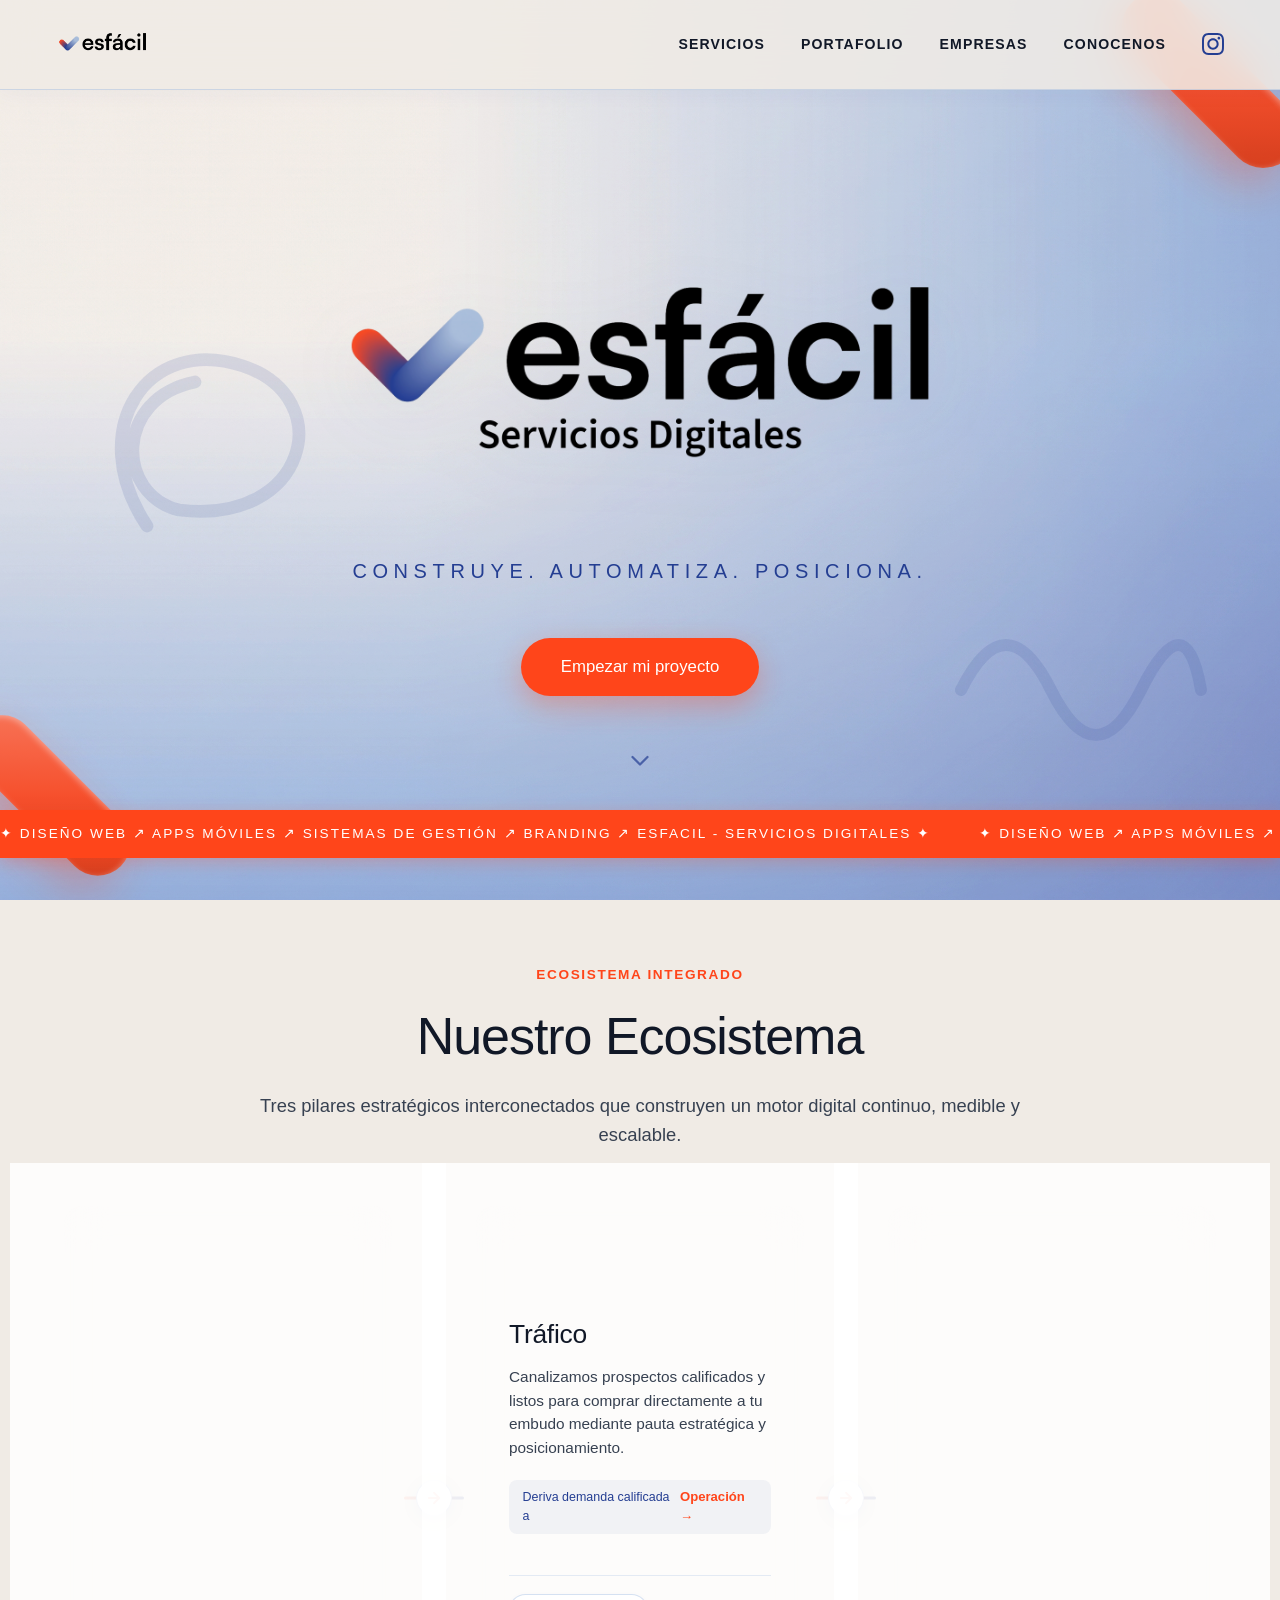
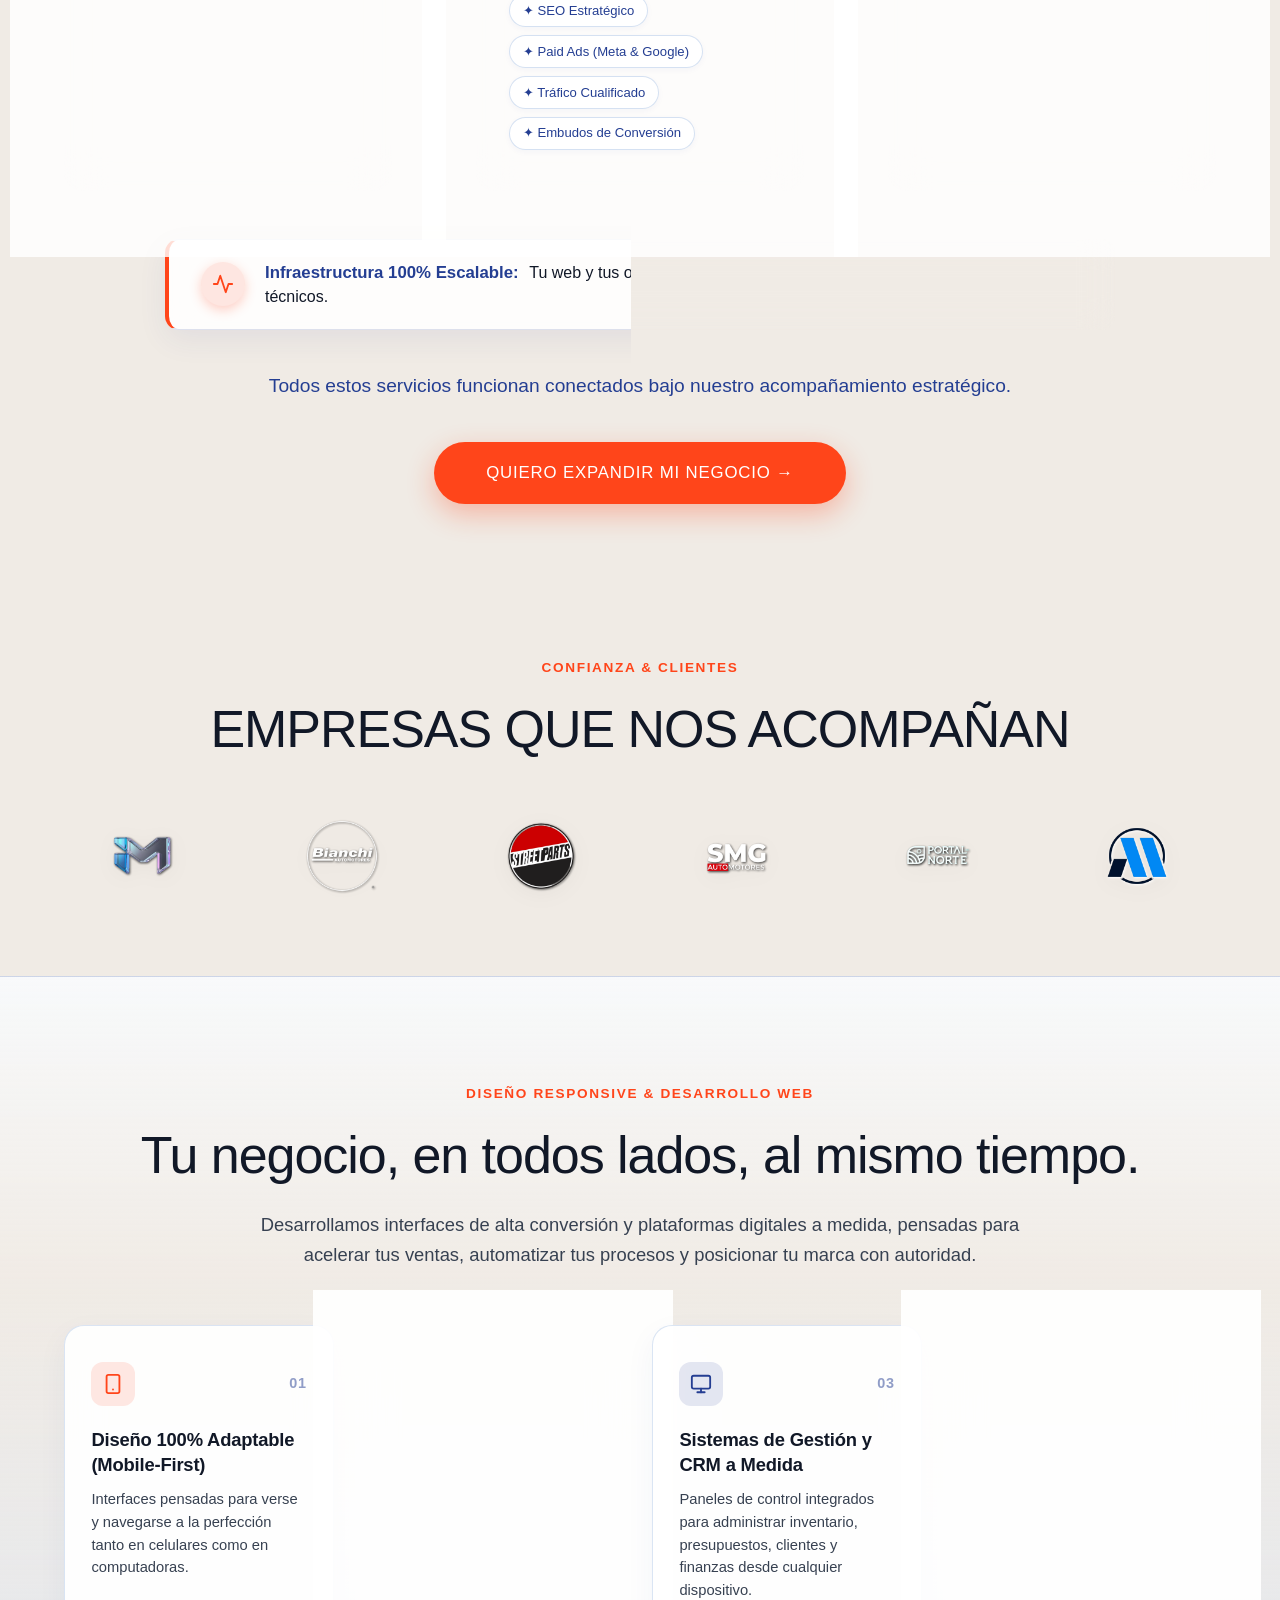
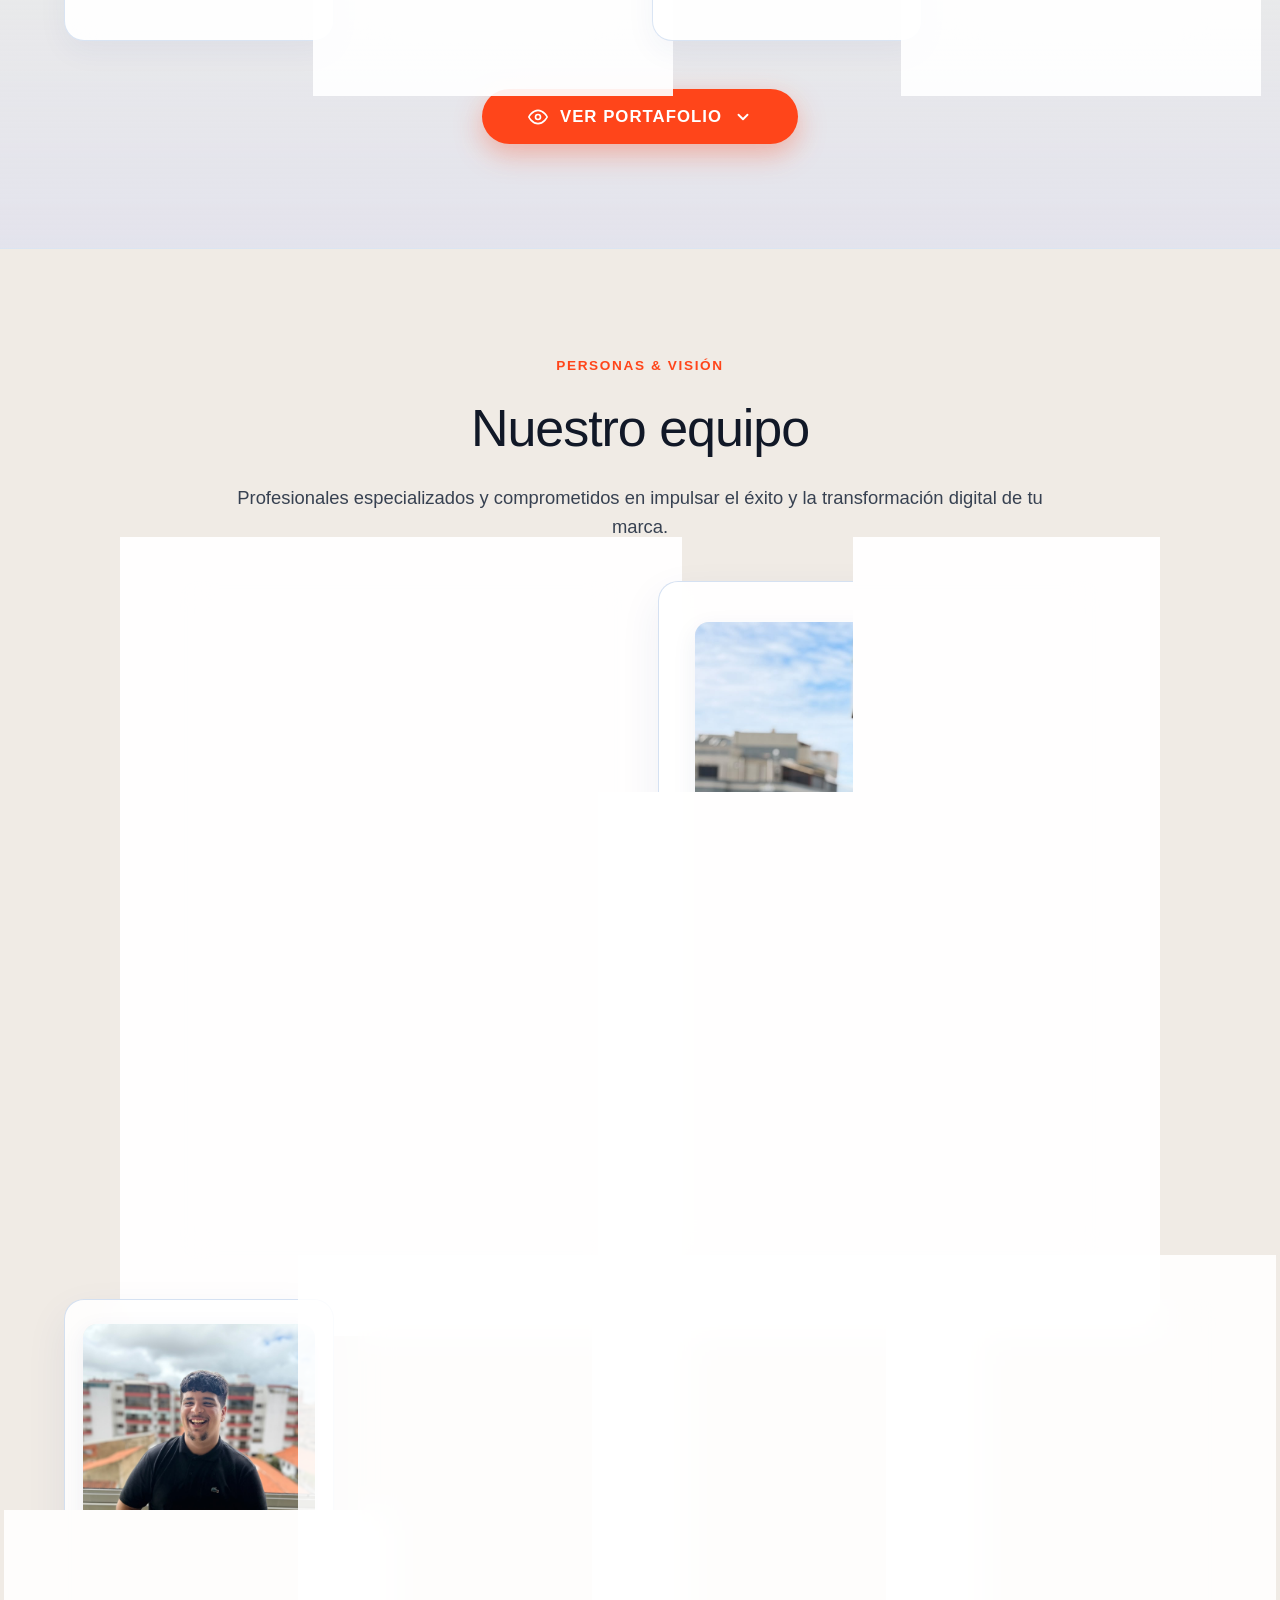
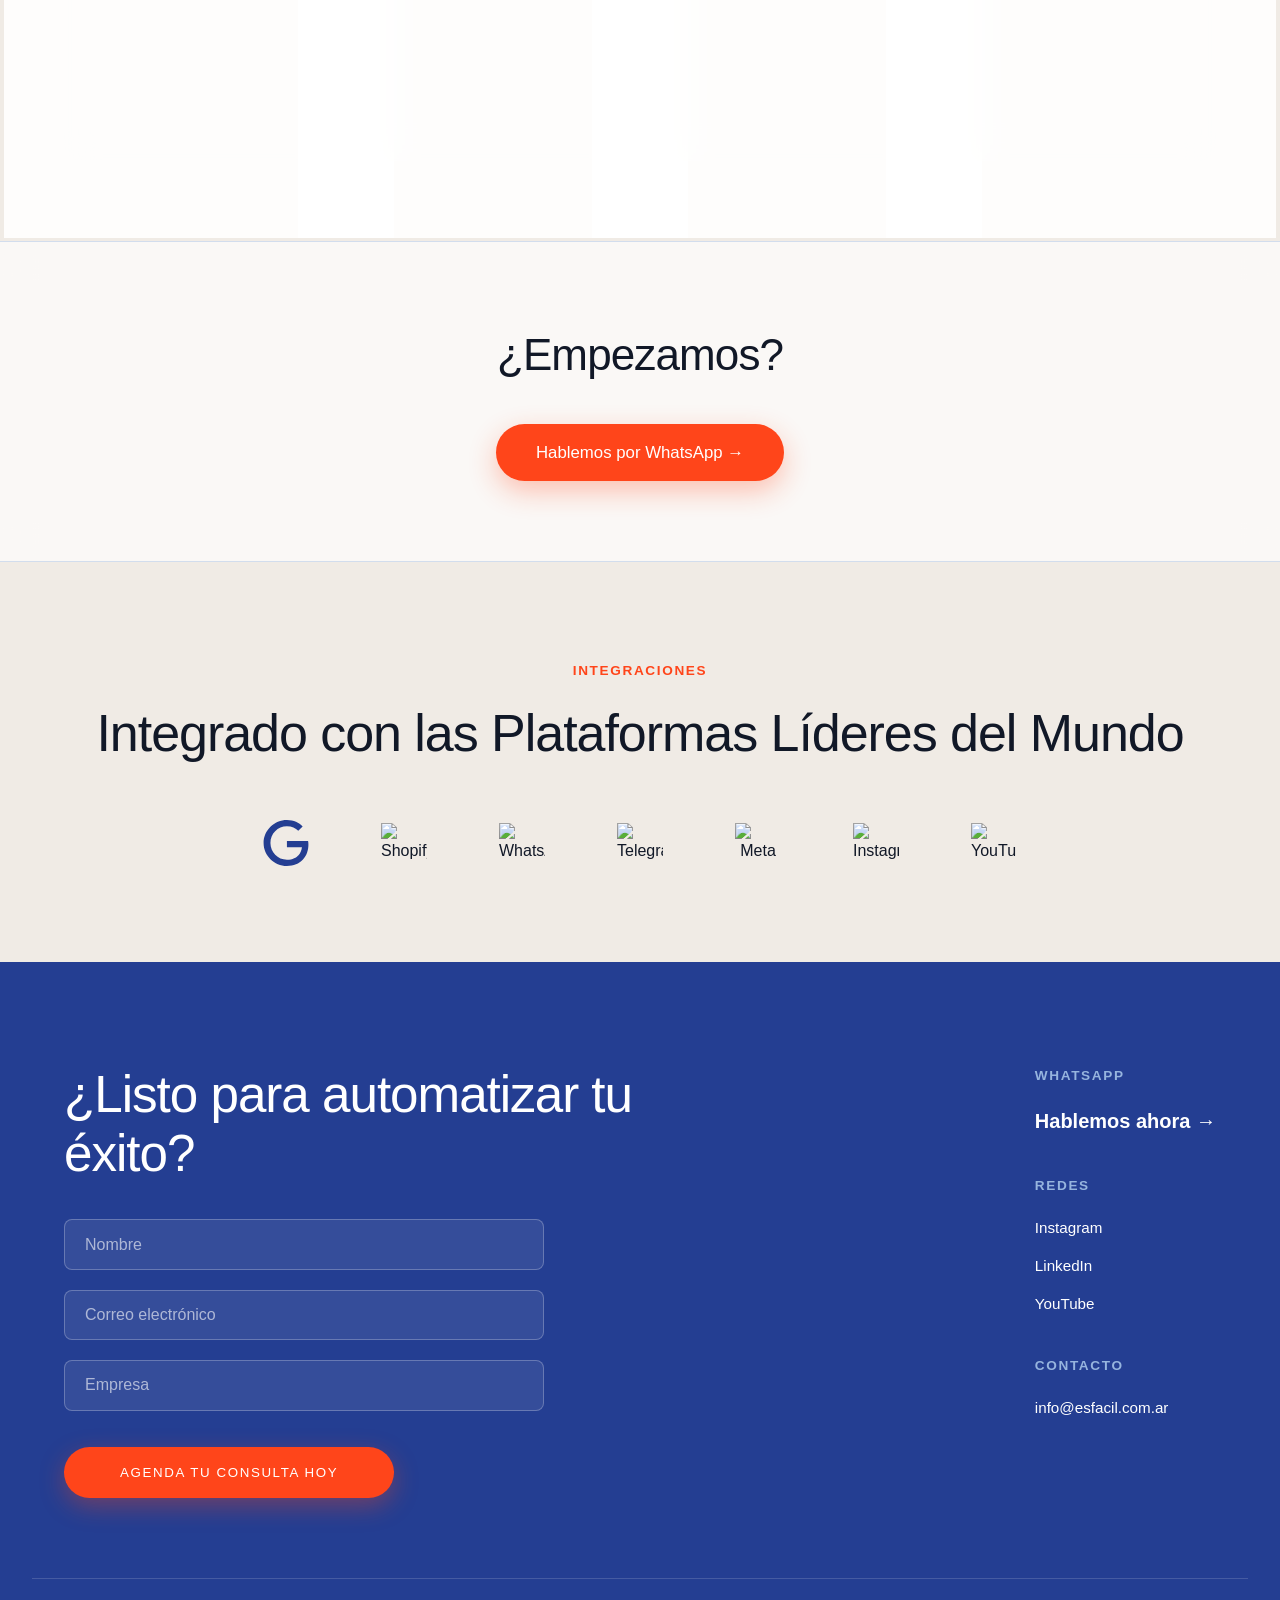
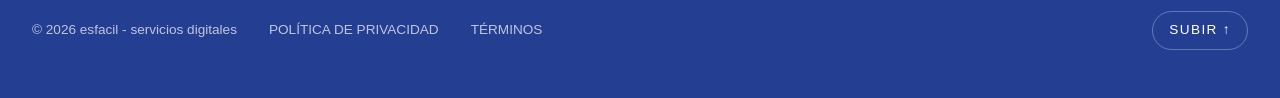
==== commit 3b2edc04: "feat: configure direct links /portafolio and #portafolio with vercel rewrite, auto-scroll and auto-e" ====
--- a/index.html
+++ b/index.html
@@ -42,7 +42,7 @@
         <!-- Menú de Navegación / Atajos -->
         <div class="nav-menu" id="navMenu">
             <a href="#ecosistema-servicios" class="nav-link">SERVICIOS</a>
-            <a href="#benefits" class="nav-link">PORTAFOLIO</a>
+            <a href="#portafolio" class="nav-link">PORTAFOLIO</a>
             <a href="#empresas-acompanan" class="nav-link">EMPRESAS</a>
             <a href="#equipo" class="nav-link">CONOCENOS</a>
             <a href="https://www.instagram.com/esfacilshop/" target="_blank" rel="noopener noreferrer" class="nav-instagram" aria-label="Instagram">
@@ -287,6 +287,7 @@
          DISEÑO RESPONSIVE & DESARROLLO WEB + PORTAFOLIO INTERACTIVO
     ============================================== -->
     <section id="benefits">
+        <div id="portafolio" class="section-anchor" aria-hidden="true"></div>
         <div class="container text-center">
             <span class="section-eyebrow">DISEÑO RESPONSIVE & DESARROLLO WEB</span>
             <h2 class="section-title">Tu negocio, en todos lados, al mismo tiempo.</h2>
--- a/styles.css
+++ b/styles.css
@@ -836,9 +836,20 @@
 #benefits {
     padding: 6.5rem 2rem 5.5rem;
     position: relative;
+    scroll-margin-top: 85px;
     background: linear-gradient(180deg, rgba(248, 250, 252, 0.95) 0%, rgba(240, 235, 229, 0.75) 35%, rgba(226, 232, 240, 0.5) 70%, rgba(199, 210, 254, 0.3) 100%);
     border-top: 1px solid rgba(150, 180, 222, 0.3);
     border-bottom: 1px solid rgba(150, 180, 222, 0.3);
+}
+
+.section-anchor {
+    position: absolute;
+    top: -85px;
+    left: 0;
+    width: 1px;
+    height: 1px;
+    visibility: hidden;
+    pointer-events: none;
 }
 
 /* 4 Pilares Visuales */
